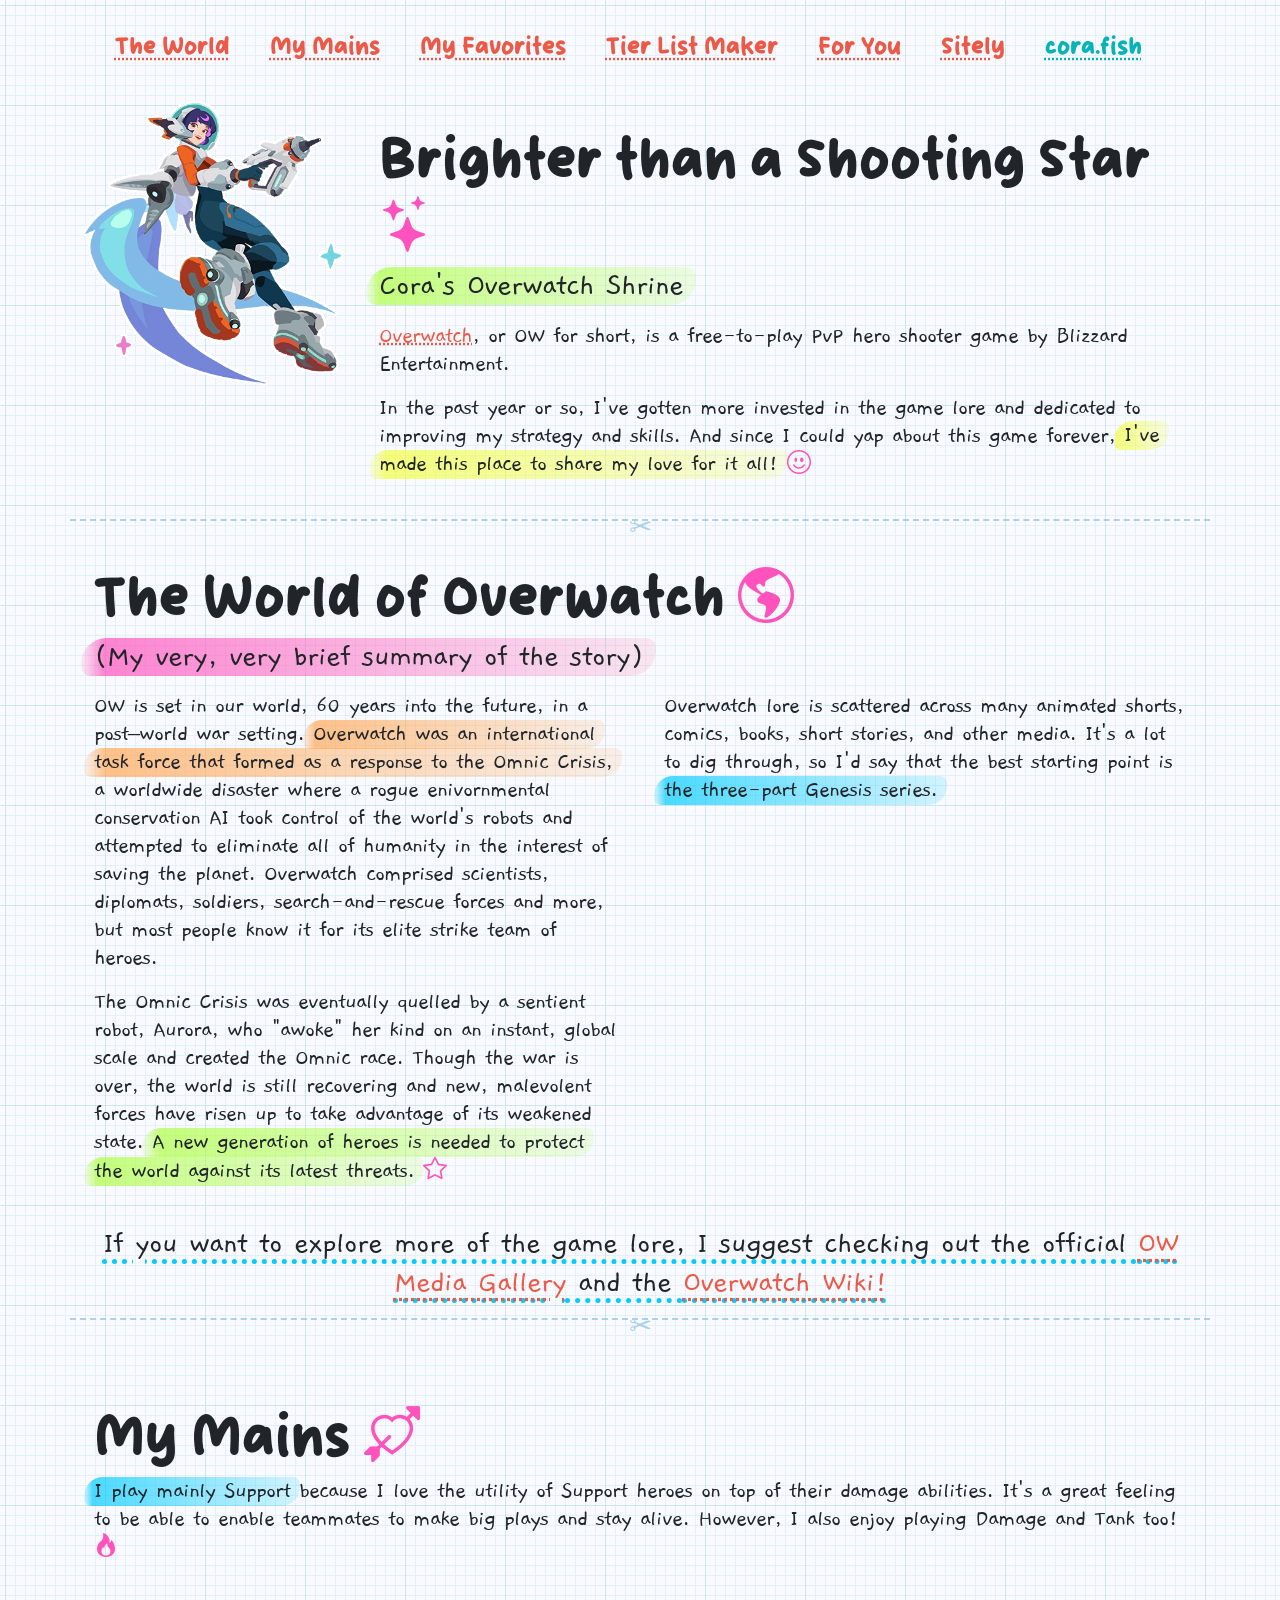
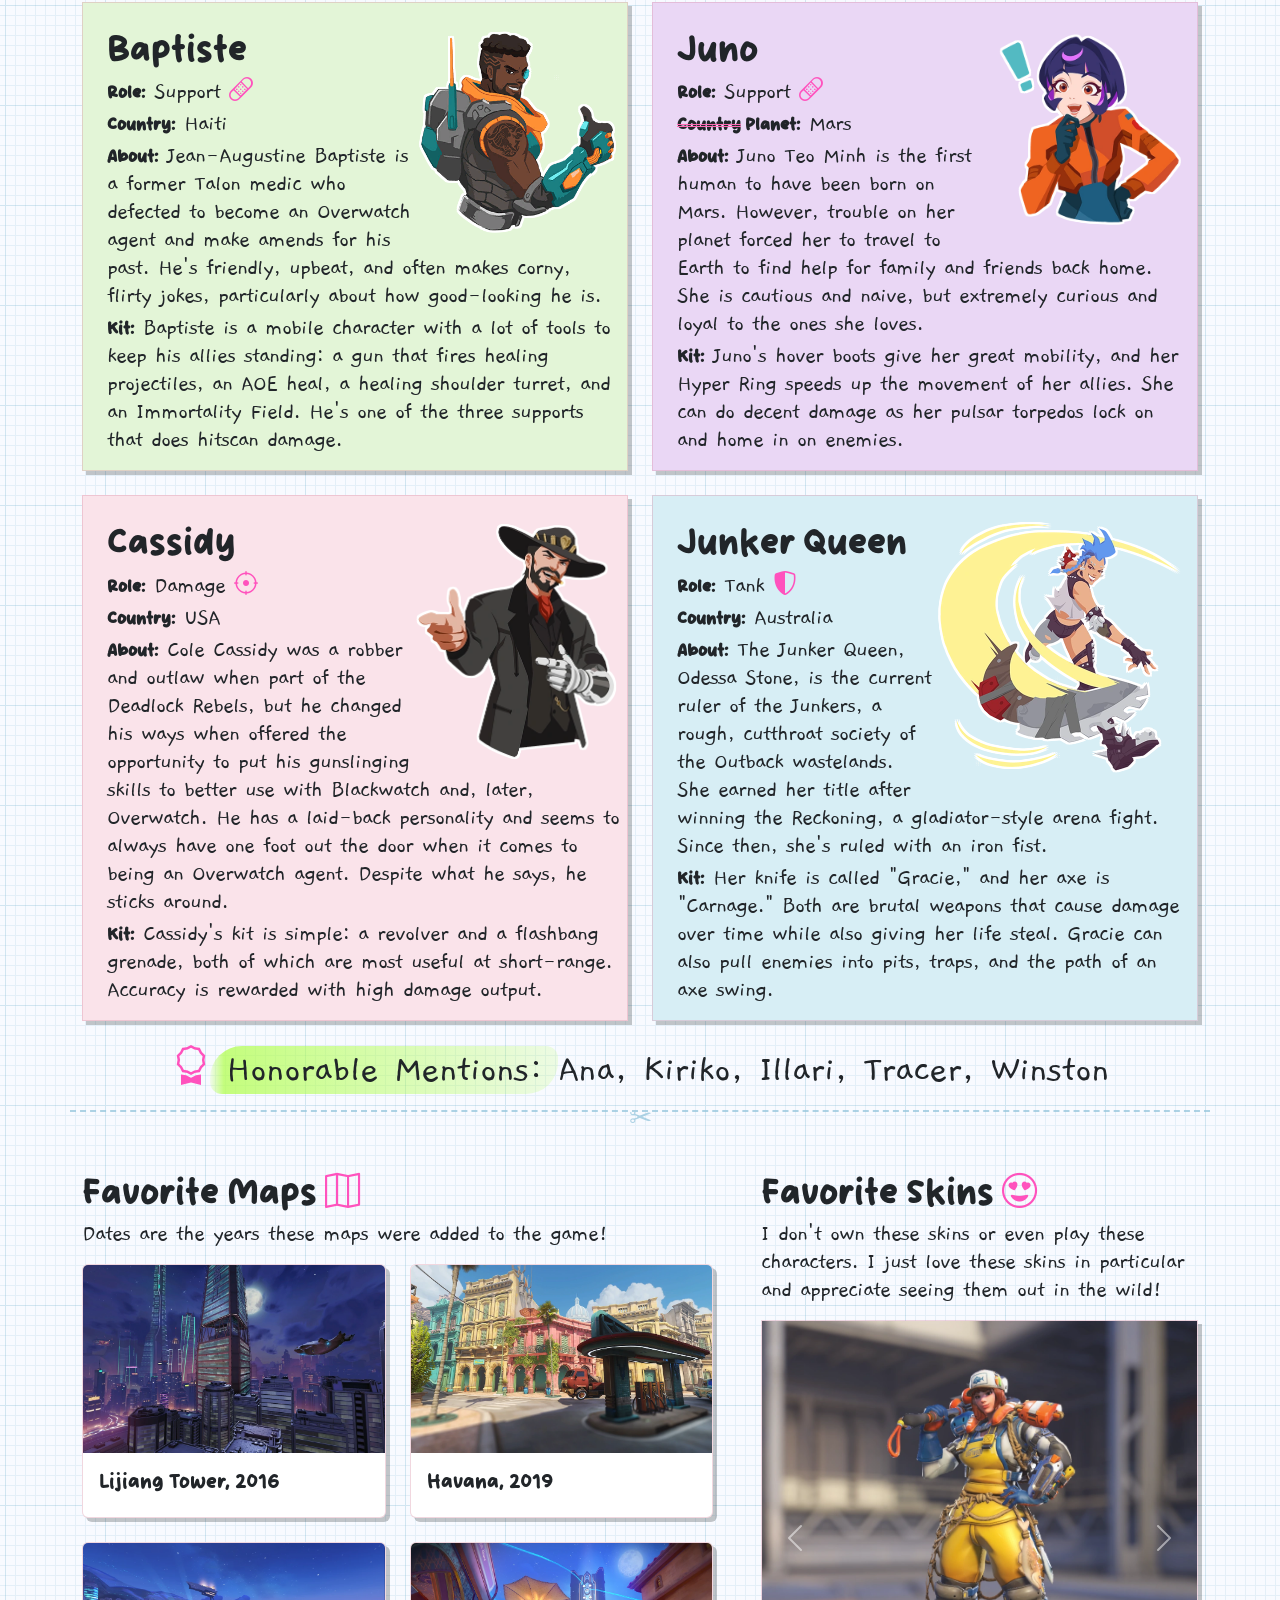
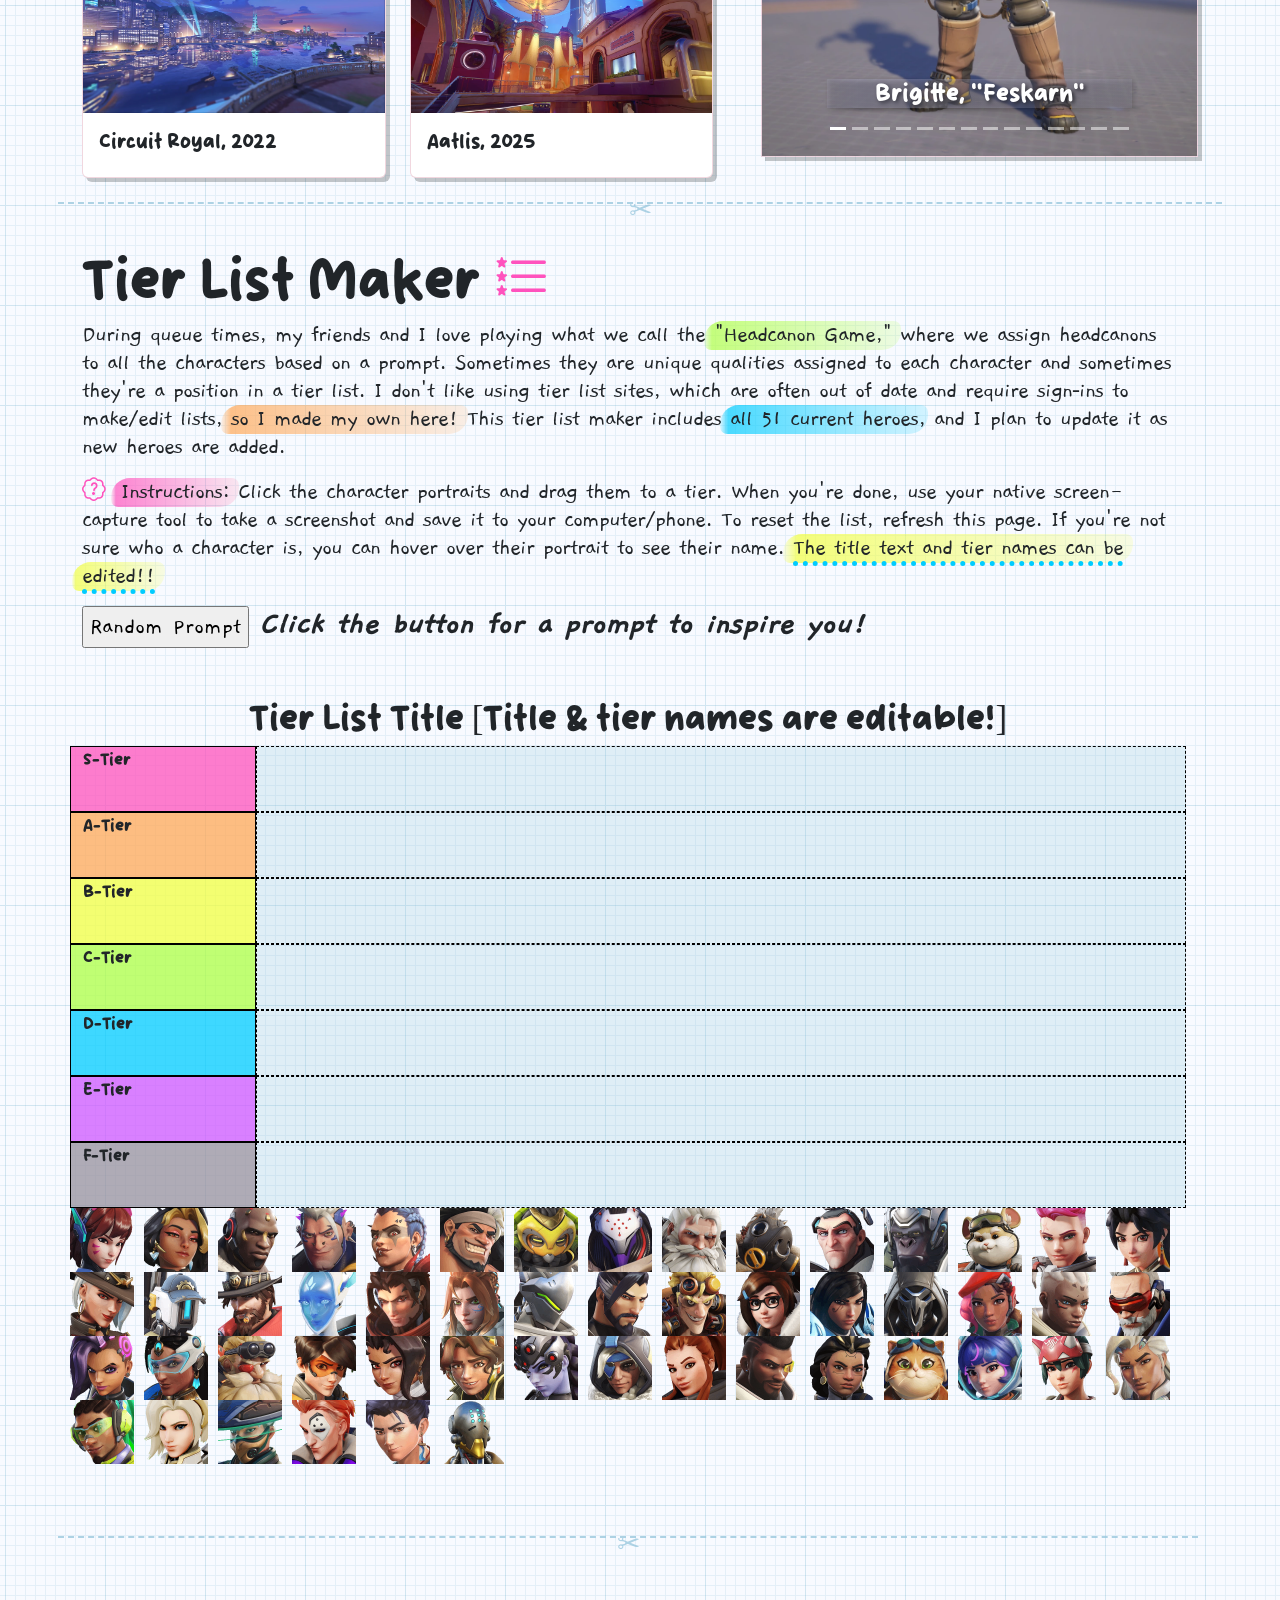
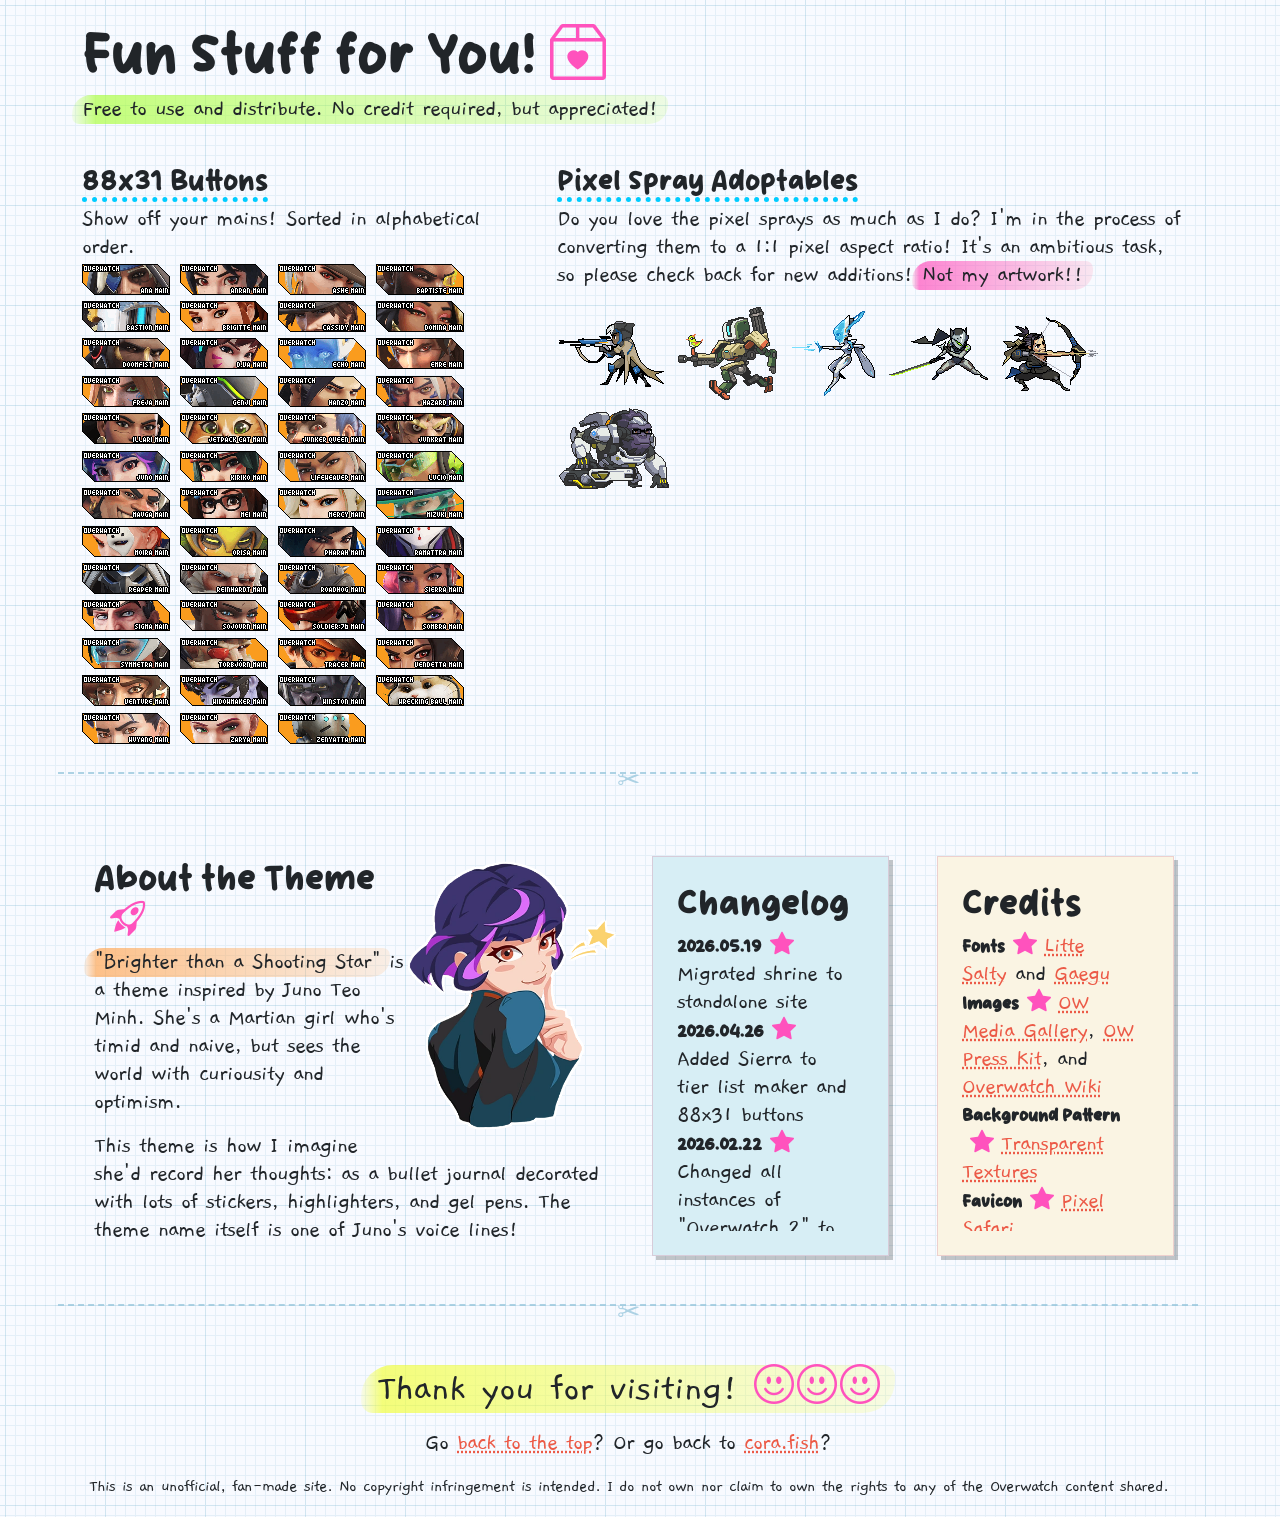
==== index.html @ 4bd692d4 "new shrine" ====
<!DOCTYPE html>
<html lang="en" data-bs-theme="light">
  <head>
    <meta charset="UTF-8">
    <meta name="viewport" content="width=device-width, initial-scale=1.0">
    <title>heroes | an overwatch shrine</title>
    <meta property="og:title" content="heroes | an overwatch shrine">
    <meta property="og:type" content="website" />
    <meta property="og:image" content="images\pixelsafari_stars_shooting.gif">
    <meta property="og:url" content="https://heroes.cora.fish">
    <meta property="og:description" content="cora's overwatch shrine">
    <link rel="icon" type="image/x-icon" href="images\pixelsafari_stars_shooting.gif">
    <link href="https://cdn.jsdelivr.net/npm/bootstrap@5.3.8/dist/css/bootstrap.min.css" rel="stylesheet" integrity="sha384-sRIl4kxILFvY47J16cr9ZwB07vP4J8+LH7qKQnuqkuIAvNWLzeN8tE5YBujZqJLB" crossorigin="anonymous">
    <link href="style/style.css" rel="stylesheet">
    <link rel="stylesheet" href="https://cdn.jsdelivr.net/npm/bootstrap-icons@1.13.1/font/bootstrap-icons.min.css">
    <script src="https://cdn.jsdelivr.net/npm/bootstrap@5.0.2/dist/js/bootstrap.bundle.min.js"></script>
  </head>
  <body>
        <div class="container min-vh-100">
            <nav class="navbar navbar-expand-lg mt-3 mb-3">
                <div class="container">
                    <button class="navbar-toggler" type="button" data-bs-toggle="collapse" data-bs-target="#main-menu" aria-controls="main-menu" aria-expanded="false" aria-label="Toggle navigation">
                    <span class="navbar-toggler-icon"></span>
                    </button>
                    <div class="collapse navbar-collapse justify-content-center" id="main-menu">
                    <ul class="navbar-nav">
                        <li class="nav-item">
                        <a class="nav-link h3 me-4 pb-0" href="#world">The World</a>
                        </li>
                        <li class="nav-item">
                        <a class="nav-link h3 me-4 pb-0" href="#mains">My Mains</a>
                        </li>
                        <li class="nav-item">
                        <a class="nav-link h3 me-4 pb-0" href="#favorites">My Favorites</a>
                        </li>
                        <li class="nav-item">
                        <a class="nav-link h3 me-4 pb-0" href="#tierlists">Tier List Maker</a>
                        </li>
                        <li class="nav-item">
                        <a class="nav-link h3 me-4 pb-0" href="#for-you">For You</a>
                        </li>
                        <li class="nav-item">
                        <a class="nav-link h3 me-4 pb-0" href="#sitely">Sitely</a>
                        </li>
                        <li class="nav-item">
                        <a class="nav-link corafish h3 me-4 pb-0" href="https://cora.fish/">cora.fish</a>
                        </li>
                    </ul>
                    </div>
                </div>
            </nav>
            <!--START HEADER-->
<div class="row mt-4" id="home">
    <div class="col-lg-3 mb-4">
        <img src="images/Spray_Juno_Star_Glider.png" class="sticker img-fluid" loading="lazy">
    </div>
    <div class="col-lg-9 p-4">
        <h1>Brighter than a Shooting Star <i class="bi bi-stars"></i></h1>
        <p class="display-5"><mark class="mark-green">Cora's Overwatch Shrine</mark></p>
        <p><a href="https://overwatch.blizzard.com/en-us/">Overwatch</a>, or OW for short, is a free-to-play PvP hero shooter game by Blizzard Entertainment.</p>  
        <p>In the past year or so, I've gotten more invested in the game lore and dedicated to improving my strategy and skills. And since I could yap about this game forever, <mark class="mark-yellow">I've made this place to share my love for it all!</mark> <i class="bi bi-emoji-smile"></i></p>  
    </div>
    <hr class="opacity-75 mb-0">
</div>
<!--END HEADER-->
<!--START WORLDBUILDING-->
<div class="row" id="world">
    <div class="col mt-0 mb-0 ps-4 pe-4">
        <h1>The World of Overwatch <i class="bi bi-globe-americas"></i></h1>
        <p class="display-5"><mark class="mark-pink">(My very, very brief summary of the story)</mark></p>
    </div>
</div>
<div class="row">
    <div class="col-lg-6 mt-0 mb-4 ps-4 pe-4">
        <p>OW is set in our world, 60 years into the future, in a post&ndash;world war setting. <mark class="mark-orange">Overwatch was an international task force that formed as a response to the Omnic Crisis,</mark> a worldwide disaster where a rogue enivornmental conservation AI took control of the world's robots and attempted to eliminate all of humanity in the interest of saving the planet. Overwatch comprised scientists, diplomats, soldiers, search-and-rescue forces and more, but most people know it for its elite strike team of heroes.</p>
        <p>The Omnic Crisis was eventually quelled by a sentient robot, Aurora, who "awoke" her kind on an instant, global scale and created the Omnic race. Though the war is over, the world is still recovering and new, malevolent forces have risen up to take advantage of its weakened state. <mark class="mark-green">A new generation of heroes is needed to protect the world against its latest threats.</mark> <i class="bi bi-star"></i></p>
    </div>
    <div class="col-lg-6 mt-0 mb-4 ps-4 pe-4">
        <p>Overwatch lore is scattered across many animated shorts, comics, books, short stories, and other media. It's a lot to dig through, so I'd say that the best starting point is <mark class="mark-blue">the three-part Genesis series.</mark></p>
        <div class="ratio ratio-16x9">
        <iframe src="https://www.youtube.com/embed/a1rtqzDttrQ?si=wLhhvjJYKk1_24FN" title="YouTube video player" frameborder="0" allow="accelerometer; autoplay; clipboard-write; encrypted-media; gyroscope; picture-in-picture; web-share" referrerpolicy="strict-origin-when-cross-origin" allowfullscreen></iframe>
        </div>
    </div>
    <p class="display-5 text-center"><u>If you want to explore more of the game lore, I suggest checking out the official <a href="https://overwatch.blizzard.com/en-us/media/">OW Media Gallery</a> and the <a href="https://overwatch.fandom.com/wiki/Overwatch_Wiki">Overwatch Wiki!</a></u></p>
    <hr class="opacity-75">
</div>
<!--END WORLDBUILDING-->
<!--START MAINS-->
<div class="row" id="mains">
    <div class="col mt-0 p-4">
        <h1>My Mains <i class="bi bi-arrow-through-heart"></i></h1>
        <p><mark class="mark-blue">I play mainly Support</mark> because I love the utility of Support heroes on top of their damage abilities. It's a great feeling to be able to enable teammates to make big plays and stay alive.  However, I also enjoy playing Damage and Tank too! <i class="bi bi-fire"></i></p>
    </div>
</div>
<div class="row">
    <div class="col-lg-6 mb-4">
        <div class="pt-4 ps-4 pe-2 bg-green papershadow h-100">
            <img src="images/Spray_Baptiste_Hey_There.png" class="sticker w-40 float-end" loading="lazy">
            <h2>Baptiste</h2>
            <p class="mb-1"><b>Role:</b> Support <i class="bi bi-bandaid"></i></p>
            <p class="mb-1"><b>Country:</b> Haiti</p>
            <p class="mb-1"><b>About:</b> Jean-Augustine Baptiste is a former Talon medic who defected to become an Overwatch agent and make amends for his past. He's friendly, upbeat, and often makes corny, flirty jokes, particularly about how good-looking he is.</p>
            <p><b>Kit:</b> Baptiste is a mobile character with a lot of tools to keep his allies standing: a gun that fires healing projectiles, an AOE heal, a healing shoulder turret, and an Immortality Field. He's one of the three supports that does hitscan damage.</p>
        </div>
    </div>
    <div class="col-lg-6 mb-4">
        <div class="pt-4 ps-4 pe-2 bg-purple papershadow h-100">
            <img src="images/Spray_Juno_Discovery.png" class="sticker w-40 float-end" loading="lazy">
            <h2>Juno</h2>
            <p class="mb-1"><b>Role:</b> Support <i class="bi bi-bandaid"></i></p>
            <p class="mb-1"><b><del style="text-decoration-style: double; text-decoration-color: hotpink;">Country</del> Planet:</b> Mars</p>
            <p class="mb-1"><b>About:</b> Juno Teo Minh is the first human to have been born on Mars. However, trouble on her planet forced her to travel to Earth to find help for family and friends back home. She is cautious and naive, but extremely curious and loyal to the ones she loves.</p>
            <p><b>Kit:</b> Juno's hover boots give her great mobility, and her Hyper Ring speeds up the movement of her allies. She can do decent damage as her pulsar torpedos lock on and home in on enemies.</p>
        </div>
    </div>
</div>
<div class="row">
    <div class="col-lg-6 mb-4">
        <div class="pt-4 ps-4 pe-2 bg-pink papershadow h-100">
            <img src="images/Spray_Cassidy_Bang_Bang.png" class="sticker w-40 float-end" loading="lazy">
            <h2>Cassidy</h2>
            <p class="mb-1"><b>Role:</b> Damage <i class="bi bi-crosshair"></i></p>
            <p class="mb-1"><b>Country:</b> USA</p>
            <p class="mb-1"><b>About:</b> Cole Cassidy was a robber and outlaw when part of the Deadlock Rebels, but he changed his ways when offered the opportunity to put his gunslinging skills to better use with Blackwatch and, later, Overwatch. He has a laid-back personality and seems to always have one foot out the door when it comes to being an Overwatch agent. Despite what he says, he sticks around.</p>
            <p><b>Kit:</b> Cassidy's kit is simple: a revolver and a flashbang grenade, both of which are most useful at short-range. Accuracy is rewarded with high damage output.</p>
        </div>
    </div>
    <div class="col-lg-6 mb-4">
        <div class="pt-4 ps-4 pe-2 bg-blue papershadow h-100">
            <img src="images/Spray_Junker_Queen_Jagged_Blade.png" class="sticker w-50 float-end" loading="lazy">
            <h2>Junker Queen</h2>
            <p class="mb-1"><b>Role:</b> Tank <i class="bi bi-shield-shaded"></i></p>
            <p class="mb-1"><b>Country:</b> Australia</p>
            <p class="mb-1"><b>About:</b> The Junker Queen, Odessa Stone, is the current ruler of the Junkers, a rough, cutthroat society of the Outback wastelands. She earned her title after winning the Reckoning, a gladiator-style arena fight. Since then, she's ruled with an iron fist.</p>
            <p><b>Kit:</b> Her knife is called "Gracie," and her axe is "Carnage." Both are brutal weapons that cause damage over time while also giving her life steal. Gracie can also pull enemies into pits, traps, and the path of an axe swing.</p>
        </div>
    </div>
</div>
<div class="row">
    <p class="display-4 text-center"><i class="bi bi-award pe-3"></i><mark class="mark-green">Honorable Mentions:</mark> Ana, Kiriko, Illari, Tracer, Winston</p>
    <hr class="opacity-75">
</div>
<!--END MAINS-->
<!--START FAVORITES-->
<div class="row gx-5" id="favorites">
    <div class="col-lg-7 mb-4">
        <h2>Favorite Maps <i class="bi bi-map"></i></h2>
        <p>Dates are the years these maps were added to the game!</p>
        <div class="row row-cols-1 row-cols-md-2 g-4">
            <div class="col">
                <div class="card papershadow">
                <img src="images/Maps_Lijiang_Tower.webp" class="card-img-top" alt="Loading screen for Midtown map" loading="lazy">
                <div class="card-body">
                    <h5 class="card-title">Lijiang Tower, 2016</h5>
                </div>
                </div>
            </div>
            <div class="col">
                <div class="card papershadow">
                <img src="images/Maps_Havana.webp" class="card-img-top" alt="Loading screen for Havana map" loading="lazy">
                <div class="card-body">
                    <h5 class="card-title">Havana, 2019</h5>
                </div>
                </div>
            </div>
            <div class="col">
                <div class="card papershadow">
                <img src="images/Maps_Circuit_Royal.webp" class="card-img-top" alt="Loading screen for Circuit Royale map" loading="lazy">
                <div class="card-body">
                    <h5 class="card-title">Circuit Royal, 2022</h5>
                </div>
                </div>
            </div>
            <div class="col">
                <div class="card papershadow">
                <img src="images/Maps_Aatlis.webp" class="card-img-top" alt="Loading screen for Aatlis map" loading="lazy">
                <div class="card-body">
                    <h5 class="card-title">Aatlis, 2025</h5>
                </div>
                </div>
            </div>
        </div>
    </div>
    <div class="col-lg-5 mb-4">
        <h2>Favorite Skins <i class="bi bi-emoji-heart-eyes"></i></h2>
        <p>I don't own these skins or even play these characters. I just love these skins in particular and appreciate seeing them out in the wild!
        <div id="carouselExampleCaptions" class="carousel slide">
        <div class="carousel-indicators">
            <button type="button" data-bs-target="#carouselExampleCaptions" data-bs-slide-to="0" class="active" aria-current="true" aria-label="Slide 1"></button>
            <button type="button" data-bs-target="#carouselExampleCaptions" data-bs-slide-to="1" aria-label="Slide 2"></button>
            <button type="button" data-bs-target="#carouselExampleCaptions" data-bs-slide-to="2" aria-label="Slide 3"></button>
            <button type="button" data-bs-target="#carouselExampleCaptions" data-bs-slide-to="3" aria-label="Slide 4"></button>
            <button type="button" data-bs-target="#carouselExampleCaptions" data-bs-slide-to="4" aria-label="Slide 5"></button>
            <button type="button" data-bs-target="#carouselExampleCaptions" data-bs-slide-to="5" aria-label="Slide 6"></button>
            <button type="button" data-bs-target="#carouselExampleCaptions" data-bs-slide-to="6" aria-label="Slide 7"></button>
            <button type="button" data-bs-target="#carouselExampleCaptions" data-bs-slide-to="7" aria-label="Slide 8"></button>
            <button type="button" data-bs-target="#carouselExampleCaptions" data-bs-slide-to="8" aria-label="Slide 9"></button>
            <button type="button" data-bs-target="#carouselExampleCaptions" data-bs-slide-to="9" aria-label="Slide 10"></button>
            <button type="button" data-bs-target="#carouselExampleCaptions" data-bs-slide-to="10" aria-label="Slide 11"></button>
            <button type="button" data-bs-target="#carouselExampleCaptions" data-bs-slide-to="11" aria-label="Slide 12"></button>
            <button type="button" data-bs-target="#carouselExampleCaptions" data-bs-slide-to="12" aria-label="Slide 13"></button>
            <button type="button" data-bs-target="#carouselExampleCaptions" data-bs-slide-to="13" aria-label="Slide 14"></button>
        </div>
            <div class="carousel-inner">
                <div class="carousel-item active">
                <img src="images/Skin_Brigitte_Feskarn.webp" class="d-block w-100" loading="lazy">
                    <div class="carousel-caption d-none d-md-block">
                        <h4 class="tape text-shadow">Brigitte, "Feskarn"</h4>
                    </div>
                </div>
                <div class="carousel-item">
                    <img src="images/Skin_Mei_Cloudy_Day.webp" class="d-block w-100" loading="lazy">
                    <div class="carousel-caption d-none d-md-block">
                        <h4 class="tape text-shadow">Mei, "Cloudy Day"</h4>
                    </div>
                </div>
                <div class="carousel-item">
                    <img src="images/Skin_Ashe_Raijin.webp" class="d-block w-100" loading="lazy">
                    <div class="carousel-caption d-none d-md-block">
                        <h4 class="tape text-shadow">Ashe, "Raijin"</h4>
                    </div>
                </div>
                <div class="carousel-item">
                <img src="images/Skin_Baptiste_Funky.webp" class="d-block w-100" loading="lazy">
                    <div class="carousel-caption d-none d-md-block">
                        <h4 class="tape text-shadow">Baptiste, "Funky"</h4>
                    </div>
                </div>
                <div class="carousel-item">
                <img src="images/Skin_Hanzo_Kyogisha.webp" class="d-block w-100" loading="lazy">
                    <div class="carousel-caption d-none d-md-block">
                        <h4 class="tape text-shadow">Hanzo, "Kyogisha"</h4>
                    </div>
                </div>
                <div class="carousel-item">
                <img src="images/Skin_Bastion_Brick.webp" class="d-block w-100" loading="lazy">
                    <div class="carousel-caption d-none d-md-block">
                        <h4 class="tape text-shadow">Bastion, "Brick"</h4>
                    </div>
                </div>
                <div class="carousel-item">
                <img src="images/Skin_Junker_Queen_Mob_Boss.webp" class="d-block w-100" loading="lazy">
                    <div class="carousel-caption d-none d-md-block">
                        <h4 class="tape text-shadow">Junker Queen, "Mob Boss"</h4>
                    </div>
                </div>
                <div class="carousel-item">
                <img src="images/Skin_Doomfist_Funky.webp" class="d-block w-100" loading="lazy">
                    <div class="carousel-caption d-none d-md-block">
                        <h4 class="tape text-shadow">Doomfist, "Funky"</h4>
                    </div>
                </div>
                <div class="carousel-item">
                <img src="images/Skin_Moira_Glam.webp" class="d-block w-100" loading="lazy">
                    <div class="carousel-caption d-none d-md-block">
                        <h4 class="tape text-shadow">Moira, "Glam"</h4>
                    </div>
                </div>
                <div class="carousel-item">
                <img src="images/Skin_Orisa_Rubber_Ducky.webp" class="d-block w-100" loading="lazy">
                    <div class="carousel-caption d-none d-md-block">
                        <h4 class="tape text-shadow">Orisa, "Rubber Ducky"</h4>
                    </div>
                </div>
                <div class="carousel-item">
                <img src="images/Skin_Sombra_Ninja.webp" class="d-block w-100" loading="lazy">
                    <div class="carousel-caption d-none d-md-block">
                        <h4 class="tape text-shadow">Sombra, "Ninja"</h4>
                    </div>
                </div>
                <div class="carousel-item">
                <img src="images/Skin_Symmetra_Mermaid.webp" class="d-block w-100" loading="lazy">
                    <div class="carousel-caption d-none d-md-block">
                        <h4 class="tape text-shadow">Symmetra, "Mermaid"</h4>
                    </div>
                </div>
                <div class="carousel-item">
                <img src="images/Skin_Wrecking_Ball_Crustacean.webp" class="d-block w-100" loading="lazy">
                    <div class="carousel-caption d-none d-md-block">
                        <h4 class="tape text-shadow">Wrecking Ball, "Crustacean"</h4>
                    </div>
                </div>
                <div class="carousel-item">
                <img src="images/Skin_Tracer_Comic_Book.webp" class="d-block w-100" loading="lazy">
                    <div class="carousel-caption d-none d-md-block">
                        <h4 class="tape text-shadow">Tracer, "Comic Book"</h4>
                    </div>
                </div>
            </div>
            <button class="carousel-control-prev" type="button" data-bs-target="#carouselExampleCaptions" data-bs-slide="prev">
                <span class="carousel-control-prev-icon" aria-hidden="true"></span>
                <span class="visually-hidden">Previous</span>
            </button>
            <button class="carousel-control-next" type="button" data-bs-target="#carouselExampleCaptions" data-bs-slide="next">
                <span class="carousel-control-next-icon" aria-hidden="true"></span>
                <span class="visually-hidden">Next</span>
            </button>
            </div>
    </div>
<hr class="opacity-75 mb-0">
<!--END FAVORITES-->
<!--START TIER LISTS-->
<div class="row" id="tierlists">
    <div class="col mt-0 mb-4 ps-4 pe-4">
        <h1>Tier List Maker <i class="bi bi-list-stars"></i></h1>
        <p>During queue times, my friends and I love playing what we call the <mark class="mark-green">"Headcanon Game,"</mark> where we assign headcanons to all the characters based on a prompt. Sometimes they are unique qualities assigned to each character and sometimes they're a position in a tier list. I don't like using tier list sites, which are often out of date and require sign&#8209;ins to make/edit lists, <mark class="mark-orange">so I made my own here!</mark> This tier list maker includes <mark class="mark-blue">all 51 current heroes</mark>, and I plan to update it as new heroes are added.</p>
        <p><i class="bi bi-patch-question pe-3"></i><mark class="mark-pink">Instructions:</mark> Click the character portraits and drag them to a tier. When you're done, use your native screen-capture tool to take a screenshot and save it to your computer/phone. To reset the list, refresh this page. If you're not sure who a character is, you can hover over their portrait to see their name. <mark class="mark-yellow"><u>The title text and tier names can be edited!!</u></mark></p>
        <input type="button" id="btnPrompt" value="Random Prompt" onclick="GetValue();"/> <span class="display-5 fst-italic fw-bold" id="prompt">Click the button for a prompt to inspire you!</span>
        <script>
            function GetValue()
            {
                var myarray= new Array("Best Ultimate Abilities","Most Fun to Play","Least Fun to Play Against","Steepness of Learning Curve","Most Pleasant on a First Date","Most Enjoyable to Sit Next to on an Airplane","Level of Mario Kart Skill","How Well They Handle Spicy Food","Level of Cooking Skill","Level of Skill with Technology","Most Capable of Assembling IKEA Furniture","Amount of Thought Put into Your Birthday Gift","How Good of a Driver They Are","Where They Sit in the Car During a Road Trip","How Good of a Roommate They Would Be", "What Type of Bender Would They Be (i.e., in the Avatar: The Last Airbender universe)?");
                var random = myarray[Math.floor(Math.random() * myarray.length)];
            document.getElementById("prompt").innerHTML=random;
            }
        </script>
            <h2 class="text-center mt-5" contenteditable="true">Tier List Title [Title &amp; tier names are editable!]</h2>
            <div class="row">
                <div class="col-2 text-break tier-rank letter s" contenteditable="true">S-Tier<br></div>
                <div class="col tierlist" ondrop="drop(event)" ondragover="allowDrop(event)"></div>
            </div>
            <div class="row">
                <div class="col-2 text-break tier-rank letter a" contenteditable="true">A-Tier<br></div>
                <div class="col tierlist" ondrop="drop(event)" ondragover="allowDrop(event)"></div>
            </div>
            <div class="row">
                <div class="col-2 text-break tier-rank letter b" contenteditable="true">B-Tier<br></div>
                <div class="col tierlist" ondrop="drop(event)" ondragover="allowDrop(event)"></div>
            </div>
            <div class="row">
                <div class="col-2 text-break tier-rank letter c" contenteditable="true">C-Tier<br></div>
                <div class="col tierlist" ondrop="drop(event)" ondragover="allowDrop(event)"></div>
            </div>
            <div class="row">
                <div class="col-2 text-break tier-rank letter d" contenteditable="true">D-Tier<br></div>
                <div class="col tierlist" ondrop="drop(event)" ondragover="allowDrop(event)"></div>
            </div>
            <div class="row">
                <div class="col-2 text-break tier-rank letter e" contenteditable="true">E-Tier<br></div>
                <div class="col tierlist" ondrop="drop(event)" ondragover="allowDrop(event)"></div>
            </div>
            <div class="row">
                <div class="col-2 text-break tier-rank letter f" contenteditable="true">F-Tier<br></div>
                <div class="col tierlist" ondrop="drop(event)" ondragover="allowDrop(event)"></div>
            </div>
            <div class="row">
                <div class="col deposit p-0" ondrop="drop(event)" ondragover="allowDrop(event)">
                        <img id="tier-Dva" src="images/Icon-D.Va.gif" title="D.Va" draggable="true" ondragstart="drag(event)" height="64px" loading="lazy">
                        <img id="tier-Domina" src="images/Icon-Domina-fix.gif" title="Domina" draggable="true" ondragstart="drag(event)" height="64px" loading="lazy">
                        <img id="tier-Doom" src="images/Icon-Doomfist.gif" title="Doomfist" draggable="true" ondragstart="drag(event)" height="64px" loading="lazy">
                        <img id="tier-Hazard" src="images/Icon-Hazard.gif" title="Hazard" draggable="true" ondragstart="drag(event)" height="64px" loading="lazy">
                        <img id="tier-JQ" src="images/Icon-Junker_Queen.gif" title="Junker Queen" draggable="true" ondragstart="drag(event)" height="64px" loading="lazy">
                        <img id="tier-Mauga" src="images/Icon-Mauga.gif"  title="Mauga" draggable="true" ondragstart="drag(event)" height="64px" loading="lazy">
                        <img id="tier-Orisa" src="images/Icon-Orisa.gif" title="Orisa" draggable="true" ondragstart="drag(event)" height="64px" loading="lazy">
                        <img id="tier-Ramattra" src="images/Icon-Ramattra.gif" title="Ramattra" draggable="true" ondragstart="drag(event)" height="64px" loading="lazy">
                        <img id="tier-Rein" src="images/Icon-Reinhardt.gif" title="Reinhardt" draggable="true" ondragstart="drag(event)" height="64px" loading="lazy">
                        <img id="tier-Roadhog" src="images/Icon-Roadhog.gif" title="Roadhog" draggable="true" ondragstart="drag(event)" height="64px" loading="lazy">
                        <img id="tier-Sigma" src="images/Icon-Sigma.gif" title="Sigma" draggable="true" ondragstart="drag(event)" height="64px" loading="lazy">
                        <img id="tier-Winston" src="images/Icon-Winston.gif" title="Winston" draggable="true" ondragstart="drag(event)" height="64px" loading="lazy">
                        <img id="tier-Wreckingball" src="images/Icon-Wrecking_Ball.gif" title="Wrecking Ball" draggable="true" ondragstart="drag(event)" height="64px" loading="lazy">
                        <img id="tier-Zarya" src="images/Icon-Zarya.gif" title="Zarya" draggable="true" ondragstart="drag(event)" height="64px" loading="lazy">
                        <img id="tier-Anran" src="images/Icon-Anran-fix.gif" title="Anran" draggable="true" ondragstart="drag(event)" height="64px" loading="lazy">
                        <img id="tier-Ashe" src="images/Icon-Ashe.gif" title="Ashe" draggable="true" ondragstart="drag(event)" height="64px" loading="lazy">
                        <img id="tier-Bastion" src="images/Icon-Bastion.gif" title="Bastion" draggable="true" ondragstart="drag(event)" height="64px" loading="lazy">
                        <img id="tier-Cassidy" src="images/Icon-Cassidy.gif" title="Cassidy" draggable="true" ondragstart="drag(event)" height="64px" loading="lazy">
                        <img id="tier-Echo" src="images/Icon-Echo.gif" title="Echo" draggable="true" ondragstart="drag(event)" height="64px" loading="lazy">
                        <img id="tier-Emre" src="images/Icon-Emre.gif" title="Emre" draggable="true" ondragstart="drag(event)" height="64px" loading="lazy">
                        <img id="tier-Freja" src="images/Icon-Freja.gif" title="Freja" draggable="true" ondragstart="drag(event)" height="64px" loading="lazy">
                        <img id="tier-Genji" src="images/Icon-Genji.gif" title="Genji" draggable="true" ondragstart="drag(event)" height="64px" loading="lazy">
                        <img id="tier-Hanzo" src="images/Icon-Hanzo.gif" title="Hanzo" draggable="true" ondragstart="drag(event)" height="64px" loading="lazy">
                        <img id="tier-Junkrat" src="images/Icon-Junkrat.gif" title="Junkrat" draggable="true" ondragstart="drag(event)" height="64px" loading="lazy">
                        <img id="tier-Mei" src="images/Icon-Mei.gif" title="Mei" draggable="true" ondragstart="drag(event)" height="64px" loading="lazy">
                        <img id="tier-Pharah" src="images/Icon-Pharah.gif" title="Pharah" draggable="true" ondragstart="drag(event)" height="64px" loading="lazy">
                        <img id="tier-Reaper" src="images/Icon-Reaper.gif" title="Reaper" draggable="true" ondragstart="drag(event)" height="64px" loading="lazy">
                        <img id="tier-Sierra" src="images/Icon-Sierra.gif" title="Sierra" draggable="true" ondragstart="drag(event)" height="64px" loading="lazy">
                        <img id="tier-Sojourn" src="images/Icon-Sojourn.gif" title="Sojourn" draggable="true" ondragstart="drag(event)" height="64px" loading="lazy">
                        <img id="tier-76" src="images/Icon-Soldier_76.gif" title="Soldier 76" draggable="true" ondragstart="drag(event)" height="64px" loading="lazy">
                        <img id="tier-Sombra" src="images/Icon-Sombra.gif" title="Sombra" draggable="true" ondragstart="drag(event)" height="64px" loading="lazy">
                        <img id="tier-Sym" src="images/Icon-Symmetra.gif" title="Symmetra" draggable="true" ondragstart="drag(event)" height="64px" loading="lazy">
                        <img id="tier-Torb" src="images/Icon-Torbjorn.gif" title="Torbj&ouml;rn" draggable="true" ondragstart="drag(event)" height="64px" loading="lazy">
                        <img id="tier-Tracer" src="images/Icon-Tracer.gif" title="Tracer" draggable="true" ondragstart="drag(event)" height="64px" loading="lazy">
                        <img id="tier-Vendetta" src="images/Icon-Vendetta.gif" title="Vendetta" draggable="true" ondragstart="drag(event)" height="64px" loading="lazy">
                        <img id="tier-Venture" src="images/Icon-Venture.gif" title="Venture" draggable="true" ondragstart="drag(event)" height="64px" loading="lazy">
                        <img id="tier-Widowmaker" src="images/Icon-Widowmaker.gif" title="Widowmaker" draggable="true" ondragstart="drag(event)" height="64px" loading="lazy">
                        <img id="tier-Ana" src="images/Icon-Ana.gif" title="Ana" draggable="true" ondragstart="drag(event)" height="64px" loading="lazy">
                        <img id="tier-Brig" src="images/Icon-Brigitte.gif" title="Brigitte" draggable="true" ondragstart="drag(event)" height="64px" loading="lazy">
                        <img id="tier-Bap" src="images/Icon-Baptiste.gif" title="Baptiste" draggable="true" ondragstart="drag(event)" height="64px" loading="lazy">
                        <img id="tier-Illari" src="images/Icon-Illari.gif" title="Illari" draggable="true" ondragstart="drag(event)" height="64px" loading="lazy">
                        <img id="tier-JetpackCat" src="images/Icon-Jetpack_Cat.gif" title="Jetpack Cat" draggable="true" ondragstart="drag(event)" height="64px" loading="lazy">
                        <img id="tier-Juno" src="images/Icon-Juno.gif" title="Juno" draggable="true" ondragstart="drag(event)" height="64px" loading="lazy">
                        <img id="tier-Kiriko" src="images/Icon-Kiriko.gif" title="Kiriko" draggable="true" ondragstart="drag(event)" height="64px" loading="lazy">
                        <img id="tier-LW" src="images/Icon-Lifeweaver.gif" title="Lifeweaver" draggable="true" ondragstart="drag(event)" height="64px" loading="lazy">
                        <img id="tier-Lucio" src="images/Icon-Lucio.gif" title="Lucio" draggable="true" ondragstart="drag(event)" height="64px" loading="lazy">
                        <img id="tier-Mercy" src="images/Icon-Mercy.gif" title="Mercy" draggable="true" ondragstart="drag(event)" height="64px" loading="lazy">
                        <img id="tier-Mizuki" src="images/Icon-Mizuki.gif" title="Mizuki" draggable="true" ondragstart="drag(event)" height="64px" loading="lazy">
                        <img id="tier-Moira" src="images/Icon-Moira.gif" title="Moira" draggable="true" ondragstart="drag(event)" height="64px" loading="lazy">
                        <img id="tier-Wuyang" src="images/Icon-Wuyang.gif" title="Wuyang" draggable="true" ondragstart="drag(event)" height="64px" loading="lazy">
                        <img id="tier-Zen" src="images/Icon-Zenyatta.gif" title="Zenyatta" draggable="true" ondragstart="drag(event)" height="64px" loading="lazy">
                    </div>
            </div>
	<script>
		function allowDrop(ev) {
			ev.preventDefault();
		}
		function drag(ev) {
			ev.dataTransfer.setData("text", ev.target.id);
		}
		function drop(ev) {
			ev.preventDefault();
			var data = ev.dataTransfer.getData("text");
			var target = ev.target;
			// Only append the dragged element if the target is the intended container
			if (target.classList.contains('tierlist') || target.classList.contains('deposit')) {
				target.appendChild(document.getElementById(data));
			}
		}
    </script>
</div>
    <hr class="opacity-75 mt-5">
</div>
<!--END TIER LISTS-->
<!--START FOR YOU-->
<div class="row" id="for-you">
    <div class="col mt-0 p-4">
        <h1>Fun Stuff for You! <i class="bi bi-box2-heart"></i></h1>
        <p><mark class="mark-green">Free to use and distribute. No credit required, but appreciated!</mark></p>
    </div>
</div>
<div class="row">
    <div class="col-lg-5 mb-4 ps-4">
        <h3><u>88x31 Buttons</u></h3>
        <p class="mb-0">Show off your mains! Sorted in alphabetical order.</p>
        <img src="images\88x31_OW_Main_Ana.gif" alt="Ana 88x31 button" class="mb-1" loading="lazy">
        <img src="images\88x31_OW_Main_Anran.gif" alt="Anran 88x31 button" class="mb-1" loading="lazy">
        <img src="images\88x31_OW_Main_Ashe.gif" alt="Ashe 88x31 button" class="mb-1" loading="lazy">
        <img src="images\88x31_OW_Main_Baptiste.gif" alt="Baptiste 88x31 button" class="mb-1" loading="lazy">
        <img src="images\88x31_OW_Main_Bastion.gif" alt="Bastion 88x31 button" class="mb-1" loading="lazy">
        <img src="images\88x31_OW_Main_Brigitte.gif" alt="Brigitte 88x31 button" class="mb-1" loading="lazy">
        <img src="images\88x31_OW_Main_Cassidy.gif" alt="Cassidy 88x31 button" class="mb-1" loading="lazy">
        <img src="images\88x31_OW_Main_Domina.gif" alt="Domina 88x31 button" class="mb-1" loading="lazy">
        <img src="images\88x31_OW_Main_Doomfist.gif" alt="Doomfist 88x31 button" class="mb-1" loading="lazy">
        <img src="images\88x31_OW_Main_Dva.gif" alt="Dva 88x31 button" class="mb-1" loading="lazy">
        <img src="images\88x31_OW_Main_Echo.gif" alt="Echo 88x31 button" class="mb-1" loading="lazy">
        <img src="images\88x31_OW_Main_Emre.gif" alt="Emre 88x31 button" class="mb-1" loading="lazy">
        <img src="images\88x31_OW_Main_Freja.gif" alt="Freja 88x31 button" class="mb-1" loading="lazy">
        <img src="images\88x31_OW_Main_Genji.gif" alt="Genji 88x31 button" class="mb-1" loading="lazy">
        <img src="images\88x31_OW_Main_Hanzo.gif" alt="Hanzo 88x31 button" class="mb-1" loading="lazy">
        <img src="images\88x31_OW_Main_Hazard.gif" alt="Hazard 88x31 button" class="mb-1" loading="lazy">
        <img src="images\88x31_OW_Main_Illari.gif" alt="Illari 88x31 button" class="mb-1" loading="lazy">
        <img src="images\88x31_OW_Main_JetpackCat.gif" alt="Jetpack Cat 88x31 button" class="mb-1" loading="lazy">
        <img src="images\88x31_OW_Main_JunkerQueen.gif" alt="Junker Queen 88x31 button" class="mb-1" loading="lazy">
        <img src="images\88x31_OW_Main_Junkrat.gif" alt="Junkrat 88x31 button" class="mb-1" loading="lazy">
        <img src="images\88x31_OW_Main_Juno.gif" alt="Juno 88x31 button" class="mb-1" loading="lazy">
        <img src="images\88x31_OW_Main_Kiriko.gif" alt="Kiriko 88x31 button" class="mb-1" loading="lazy">
        <img src="images\88x31_OW_Main_Lifeweaver.gif" alt="Lifeweaver 88x31 button" class="mb-1" loading="lazy">
        <img src="images\88x31_OW_Main_Lucio.gif" alt="Lucio 88x31 button" class="mb-1" loading="lazy">
        <img src="images\88x31_OW_Main_Mauga.gif" alt="Mauga 88x31 button" class="mb-1" loading="lazy">
        <img src="images\88x31_OW_Main_Mei.gif" alt="Mei 88x31 button" class="mb-1" loading="lazy">
        <img src="images\88x31_OW_Main_Mercy.gif" alt="Mercy 88x31 button" class="mb-1" loading="lazy">
        <img src="images\88x31_OW_Main_Mizuki.gif" alt="Mizuki 88x31 button" class="mb-1" loading="lazy">
        <img src="images\88x31_OW_Main_Moira.gif" alt="Moira 88x31 button" class="mb-1" loading="lazy">
        <img src="images\88x31_OW_Main_Orisa.gif" alt="Orisa 88x31 button" class="mb-1" loading="lazy">
        <img src="images\88x31_OW_Main_Pharah.gif" alt="Pharah 88x31 button" class="mb-1" loading="lazy">
        <img src="images\88x31_OW_Main_Ramattra.gif" alt="Ramattra 88x31 button" class="mb-1" loading="lazy">
        <img src="images\88x31_OW_Main_Reaper.gif" alt="Reaper 88x31 button" class="mb-1" loading="lazy">
        <img src="images\88x31_OW_Main_Reinhardt.gif" alt="Reinhardt 88x31 button" class="mb-1" loading="lazy">
        <img src="images\88x31_OW_Main_Roadhog.gif" alt="Roadhog 88x31 button" class="mb-1" loading="lazy">
        <img src="images\88x31_OW_Main_Sierra.gif" alt="Sierra 88x31 button" class="mb-1" loading="lazy">
        <img src="images\88x31_OW_Main_Sigma.gif" alt="Sigma 88x31 button" class="mb-1" loading="lazy">
        <img src="images\88x31_OW_Main_Sojourn.gif" alt="Sojourn 88x31 button" class="mb-1" loading="lazy">
        <img src="images\88x31_OW_Main_Soldier76.gif" alt="Soldier 76 88x31 button" class="mb-1" loading="lazy">
        <img src="images\88x31_OW_Main_Sombra.gif" alt="Sombra 88x31 button" class="mb-1" loading="lazy">
        <img src="images\88x31_OW_Main_Symmetra.gif" alt="Symmetra 88x31 button" class="mb-1" loading="lazy">
        <img src="images\88x31_OW_Main_Torbjorn.gif" alt="Torbjorn 88x31 button" class="mb-1" loading="lazy">
        <img src="images\88x31_OW_Main_Tracer.gif" alt="Tracer 88x31 button" class="mb-1" loading="lazy">
        <img src="images\88x31_OW_Main_Vendetta.gif" alt="Vendetta 88x31 button" class="mb-1" loading="lazy">
        <img src="images\88x31_OW_Main_Venture.gif" alt="Venture 88x31 button" class="mb-1" loading="lazy">
        <img src="images\88x31_OW_Main_Widowmaker.gif" alt="Widowmaker 88x31 button" class="mb-1" loading="lazy">
        <img src="images\88x31_OW_Main_Winston.gif" alt="Winston 88x31 button" class="mb-1" loading="lazy">
        <img src="images\88x31_OW_Main_WreckingBall.gif" alt="Wrecking Ball 88x31 button" class="mb-1" loading="lazy">
        <img src="images\88x31_OW_Main_Wuyang.gif" alt="Wuyang 88x31 button" class="mb-1" loading="lazy">
        <img src="images\88x31_OW_Main_Zarya.gif" alt="Zarya 88x31 button" class="mb-1" loading="lazy">
        <img src="images\88x31_OW_Main_Zenyatta.gif" alt="Zenyatta 88x31 button" class="mb-1" loading="lazy">
    </div>
    <div class="col-lg-7 mb-4 ps-4">
        <h3><u>Pixel Spray Adoptables</u></h3>
        <p class="mb-3">Do you love the pixel sprays as much as I do? I'm in the process of converting them to a 1:1 pixel aspect ratio! It's an ambitious task, so please check back for new additions! <mark class="mark-pink">Not my artwork!!</mark></p>
        <img src="images/Pixel_Spray_Ana.gif" class="mb-1" loading="lazy">
        <img src="images/Pixel_Spray_Bastion.gif" class="mb-1" loading="lazy">
        <img src="images/Pixel_Spray_Echo.gif" class="mb-1" loading="lazy">
        <img src="images/Pixel_Spray_Genji.gif" class="mb-1" loading="lazy">
        <img src="images/Pixel_Spray_Hanzo.gif" class="mb-1" loading="lazy">
        <img src="images/Pixel_Spray_Winston.gif" class="mb-1" loading="lazy">
    </div>
    <hr class="opacity-75">
</div>
<!--END FOR YOU-->
<!--START SITELY-->
<div class="row" id="sitely">
    <div class="col-lg-6 mb-4">
        <div class="ps-4 pt-4">
            <img src="images/Spray_Juno_Star_Girl.png" class="sticker w-40 float-end" loading="lazy">
            <h2>About the Theme<i class="bi bi-rocket-takeoff ms-3"></i></h2>
            <p><mark class="mark-orange">"Brighter than a Shooting Star"</mark> is a theme inspired by Juno Teo Minh. She's a Martian girl who's timid and naive, but sees the world with curiousity and optimism.</p> 
            <p>This theme is how I imagine she'd record her thoughts: as a bullet journal decorated with lots of stickers, highlighters, and gel pens. The theme name itself is one of Juno's voice lines!</p>
        </div>
    </div>
    <div class="col-lg-3 mb-4 p-4">
        <div class="bg-blue papershadow p-4">
            <h2>Changelog</h2>
            <div class="pe-3" style="height: 300px; overflow: scroll;">
                <p class="mb-0"><b>2026.05.19</b><i class="bi bi-star-fill ms-2 me-2"></i>Migrated shrine to standalone site</p>
                <p class="mb-0"><b>2026.04.26</b><i class="bi bi-star-fill ms-2 me-2"></i>Added Sierra to tier list maker and 88x31 buttons</p>
                <p class="mb-0"><b>2026.02.22</b><i class="bi bi-star-fill ms-2 me-2"></i>Changed all instances of "Overwatch 2" to "Overwatch", added new heroes to tier list, updated all 88x31 buttons</p>
                <p class="mb-0"><b>2026.01.22</b><i class="bi bi-star-fill ms-2 me-2"></i>Added Winston and Bastion pixels</p>
                <p class="mb-0"><b>2025.12.01</b><i class="bi bi-star-fill ms-2 me-2"></i>Added Vendetta to tier list maker</p>
                <p class="mb-0"><b>2025.11.26</b><i class="bi bi-star-fill ms-2 me-2"></i>Added Ana and Hanzo pixels</p>
                <p class="mb-0"><b>2025.11.13</b><i class="bi bi-star-fill ms-2 me-2"></i>Created shrine!</p>
            </div>
        </div>
    </div>
    <div class="col-lg-3 mb-4 p-4">
        <div class="bg-yellow papershadow p-4">
            <h2>Credits</h2>
            <div class="pe-3" style="height: 300px; overflow: scroll;">
                <p class="mb-0"><b>Fonts</b><i class="bi bi-star-fill ms-2 me-2"></i><a href="https://www.dafont.com/litte-salty.font">Litte Salty</a> and <a href="https://www.fontsquirrel.com/fonts/gaegu">Gaegu</a></p>
                <p class="mb-0"><b>Images</b><i class="bi bi-star-fill ms-2 me-2"></i><a href="https://overwatch.blizzard.com/en-us/media/">OW Media Gallery</a>, <a href="https://blizzard.gamespress.com/en/Overwatch-2">OW Press Kit</a>, and <a href="https://overwatch.fandom.com/wiki/Overwatch_Wiki">Overwatch Wiki</a></p>
                <p class="mb-0"><b>Background Pattern</b><i class="bi bi-star-fill ms-2 me-2"></i><a href="https://www.transparenttextures.com/">Transparent Textures</a></p>
                <p class="mb-0"><b>Favicon</b><i class="bi bi-star-fill ms-2 me-2"></i><a href="https://pixelsafari.neocities.org/">Pixel Safari</a></p>
                <p class="mb-0"><b>Tier List Template</b><i class="bi bi-star-fill ms-2 me-2"></i><a href="https://github.com/Procedurally-Generated-Human/Tier-List-Maker">Procedurally-Generated Human</a></p>
            </div>
        </div>
    </div>
    <hr class="opacity-75">
</div>
<!--END SITELY-->
<div class="row">
    <p class="display-4 text-center"><mark class="mark-yellow">Thank you for visiting! <i class="bi bi-emoji-smile pe-1"></i><i class="bi bi-emoji-smile pe-1"></i><i class="bi bi-emoji-smile"></i></mark></p>
    <p class="text-center">Go <a href="#main-menu">back to the top</a>? Or go back to <a href="https://cora.fish/">cora.fish</a>?</p> 
</div>
            <div class="row">
                <div class="col">
                    <p class="tiny-text text-center">This is an unofficial, fan-made site. No copyright infringement is intended. I do not own nor claim to own the rights to any of the Overwatch content shared.</p>
                </div>
            </div>
        </div>
    </body>
</html>
---- style/style.css ----
@font-face {
  font-family: Litte Salty;
  src: url(LitteSalty.otf);
}

@font-face {
  font-family: Gaegu;
  src: url(Gaegu-Regular.ttf);
}

body {
  font-family: Gaegu;
  font-size: 1.5rem;
  background-color: #f8faff;
  background-image: url("data:image/svg+xml,%3Csvg xmlns='http://www.w3.org/2000/svg' width='100' height='100' viewBox='0 0 100 100'%3E%3Cg fill-rule='evenodd'%3E%3Cg fill='%2395c5dc' fill-opacity='0.4'%3E%3Cpath opacity='.5' d='M96 [base64] 0v-9h-9v9h9zm-10 0v-9h-9v9h9zm-10 0v-9h-9v9h9zm-10 0v-9h-9v9h9zm-10 0v-9h-9v9h9zm-10 0v-9h-9v9h9zm-10 0v-9h-9v9h9zm-10 0v-9h-9v9h9zm-9-10h9v-9h-9v9zm10 0h9v-9h-9v9zm10 0h9v-9h-9v9zm10 0h9v-9h-9v9zm10 0h9v-9h-9v9zm10 0h9v-9h-9v9zm10 0h9v-9h-9v9zm10 0h9v-9h-9v9zm9-10v-9h-9v9h9zm-10 0v-9h-9v9h9zm-10 0v-9h-9v9h9zm-10 0v-9h-9v9h9zm-10 0v-9h-9v9h9zm-10 0v-9h-9v9h9zm-10 0v-9h-9v9h9zm-10 0v-9h-9v9h9zm-9-10h9v-9h-9v9zm10 0h9v-9h-9v9zm10 0h9v-9h-9v9zm10 0h9v-9h-9v9zm10 0h9v-9h-9v9zm10 0h9v-9h-9v9zm10 0h9v-9h-9v9zm10 0h9v-9h-9v9zm9-10v-9h-9v9h9zm-10 0v-9h-9v9h9zm-10 0v-9h-9v9h9zm-10 0v-9h-9v9h9zm-10 0v-9h-9v9h9zm-10 0v-9h-9v9h9zm-10 0v-9h-9v9h9zm-10 0v-9h-9v9h9zm-9-10h9v-9h-9v9zm10 0h9v-9h-9v9zm10 0h9v-9h-9v9zm10 0h9v-9h-9v9zm10 0h9v-9h-9v9zm10 0h9v-9h-9v9zm10 0h9v-9h-9v9zm10 0h9v-9h-9v9zm9-10v-9h-9v9h9zm-10 0v-9h-9v9h9zm-10 0v-9h-9v9h9zm-10 0v-9h-9v9h9zm-10 0v-9h-9v9h9zm-10 0v-9h-9v9h9zm-10 0v-9h-9v9h9zm-10 0v-9h-9v9h9zm-9-10h9v-9h-9v9zm10 0h9v-9h-9v9zm10 0h9v-9h-9v9zm10 0h9v-9h-9v9zm10 0h9v-9h-9v9zm10 0h9v-9h-9v9zm10 0h9v-9h-9v9zm10 0h9v-9h-9v9z'/%3E%3Cpath d='M6 5V0H5v5H0v1h5v94h1V6h94V5H6z'/%3E%3C/g%3E%3C/g%3E%3C/svg%3E");
}

.display-1 {
  font-family: Litte Salty;
  font-size: 3.5rem;
}

.display-4 {
  font-size: 2.5rem;
}

.display-5 {
  font-size: 2rem;
}

h1, .h1 {
  font-family: Litte Salty;
  font-size: 3.5rem;
}

h2, .h2 {
  font-family: Litte Salty;
  font-size: 2.2rem;
} 

h3, h4, h5, .h3, .h4, .h5 {
  font-family: Litte Salty;
}

p {
  letter-spacing: -1px;
  line-height: 28px;
}

.tiny-text {
  font-size: 1.1rem;
}

b, .tier-rank {
  font-family: Litte Salty;
  font-size: 1.05rem;
  letter-spacing: 0px;
}

u {
  text-decoration: 5px dotted underline rgb(0, 204, 255);
  text-underline-offset: 7px;
}

i {
  color: rgb(255, 82, 189)
}

mark {
  margin: 0 -0.4em;
  padding: 0.1em 0.4em;
  border-radius: 0.8em 0.3em;
  background: transparent;
  -webkit-box-decoration-break: clone;
  box-decoration-break: clone;
}

mark, .mark-yellow {
  background-image: linear-gradient(
    to right,
    rgba(242, 255, 66, 0.1),
    rgba(242, 255, 66, 0.7) 4%,
    rgba(242, 255, 66, 0.15)
  );
}

mark, .mark-pink {
  background-image: linear-gradient(
    to right,
    rgba(255, 117, 158, 0.1),
    rgba(255, 82, 189, 0.7) 4%,
    rgba(255, 117, 158, 0.15)
  );
}

mark, .mark-blue {
  background-image: linear-gradient(
    to right,
    rgba(0, 204, 255, 0.1),
    rgba(0, 204, 255, 0.7) 4%,
    rgba(0, 204, 255, 0.15)
  );
}

mark, .mark-green {
  background-image: linear-gradient(
    to right,
    rgba(174, 255, 69, 0.1),
    rgba(174, 255, 69, 0.7) 4%,
    rgba(174, 255, 69, 0.15)
  );
}

mark, .mark-orange {
  background-image: linear-gradient(
    to right,
    rgba(255, 168, 87, 0.1),
    rgba(255, 168, 87, 0.7) 4%,
    rgba(255, 168, 87, 0.15)
  );
}

a {
  color: rgb(236, 90, 71) !important;
  text-decoration-style: dotted;
}

a:hover {
  color: rgb(172, 43, 26) !important;
}

.nav-link {
  color: rgb(236, 90, 71) !important;
  text-decoration-line: underline;
  text-decoration-style: dotted;
  text-underline-offset: 4px;
}

.nav-link:hover {
  color: black !important;
  background-image: linear-gradient(
    to right,
    rgba(242, 255, 66, 0.1),
    rgba(242, 255, 66, 0.7) 4%,
    rgba(242, 255, 66, 0.15)
  );
}

.nav-text {
  font-family: Litte Salty;
  font-size: .9rem;
}

.corafish {
  color: rgb(6, 179, 183) !important;
}

.sticker {
  -webkit-filter:
    drop-shadow(2px 0px 0px white)
    drop-shadow(-2px 0px 0px white)
    drop-shadow(0px -2px 0px white)
    drop-shadow(0px 2px 0px white);
  filter: 
    drop-shadow(2px 0px 0px white)
    drop-shadow(-2px 0px 0px white)
    drop-shadow(0px -2px 0px white)
    drop-shadow(0px 2px 0px white);
}

.text-shadow {
  -webkit-filter: drop-shadow(2px 2px 2px black);
  filter: drop-shadow(2px 2px 2px black);
}

.tape {
  background-image: linear-gradient(
    to right,
    rgba(176, 176, 206, 0.15),
    rgba(176, 176, 206, 0.35) 10%,
    rgba(176, 176, 206, 0.15)
  );
}

.bg-pink {
  background-color: rgb(250, 227, 234);
}

.bg-yellow {
  background-color: rgb(250, 244, 227);
}

.bg-blue {
  background-color: rgb(215, 238, 245);
}

.bg-purple {
  background-color: rgb(234, 215, 245);
}

.bg-green {
  background-color: rgb(227, 245, 215);
}

.papershadow, .carousel {
  box-shadow: 4px 4px 0px rgba(24, 33, 37, 0.25);
  border: 1px solid rgba(214, 141, 163, 0.35);
}

hr {
  border: 0;
  border-top: 2px dashed rgb(149, 197, 220);
  text-align: center;
}

hr:after {
  content: '\002702';
  display: inline-block;
  position: relative;
  top: -13px;
  padding: 0 3px;
  color: rgb(149, 197, 220);
  font-size: 28px;
}

.w-30 {
  width: 30%;
}

.w-40 {
  width: 40%;
}

.tierlist {
  border: 1px dashed black;
        min-height: 66px;
  background-color: rgba(149, 197, 220, .25);
}

.letter {
  border: 1px solid black;
        min-height: 66px;
}

.letter.s {
  background-color: rgba(255, 82, 189, .75)
}

.letter.a {
  background-color: rgba(255, 168, 87, .75)
}

.letter.b {
  background-color: rgba(242, 255, 66, .75)
}

.letter.c {
  background-color: rgba(174, 255, 69, .75)
}

.letter.d {
  background-color: rgba(0, 204, 255, .75)
}

.letter.e {
  background-color: rgba(207, 87, 255, .75)
}

.letter.f {
  background-color: rgba(151, 145, 158, 0.75)
}
.deposit {
  border: none;
}
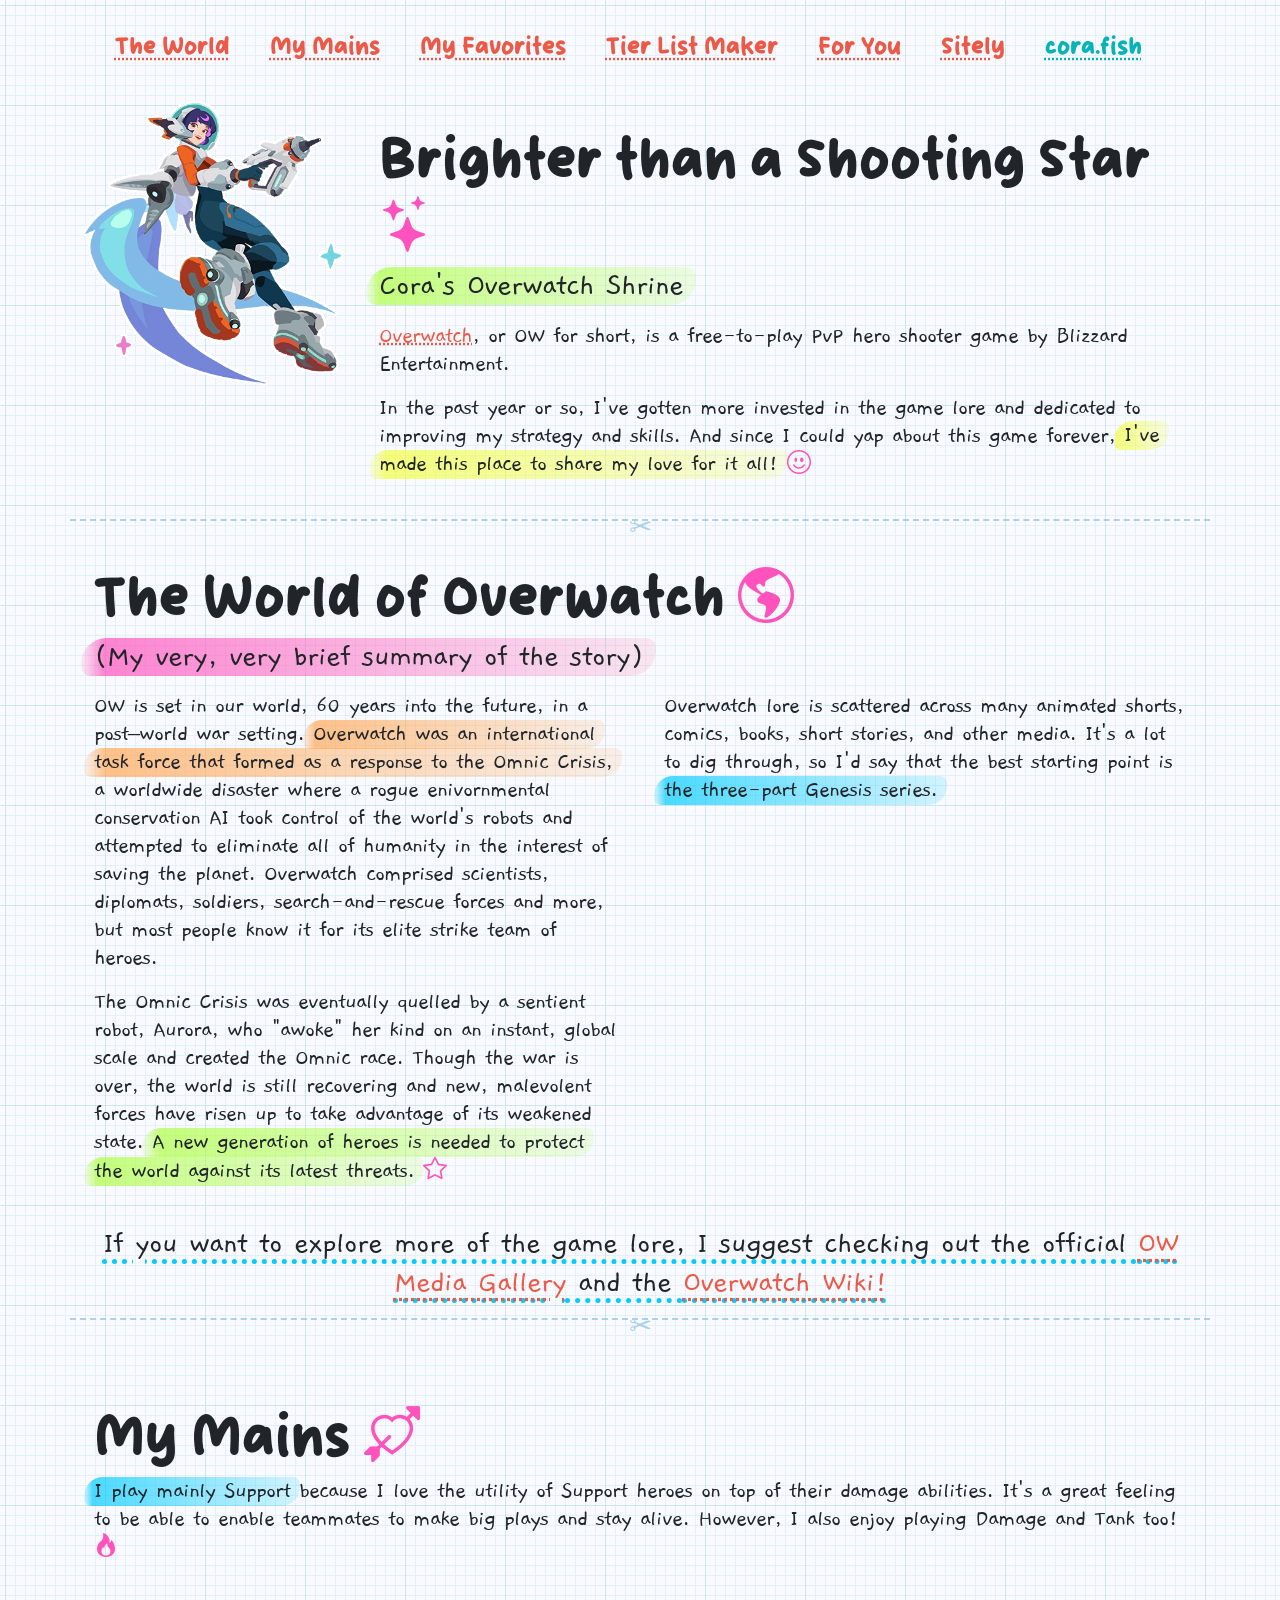
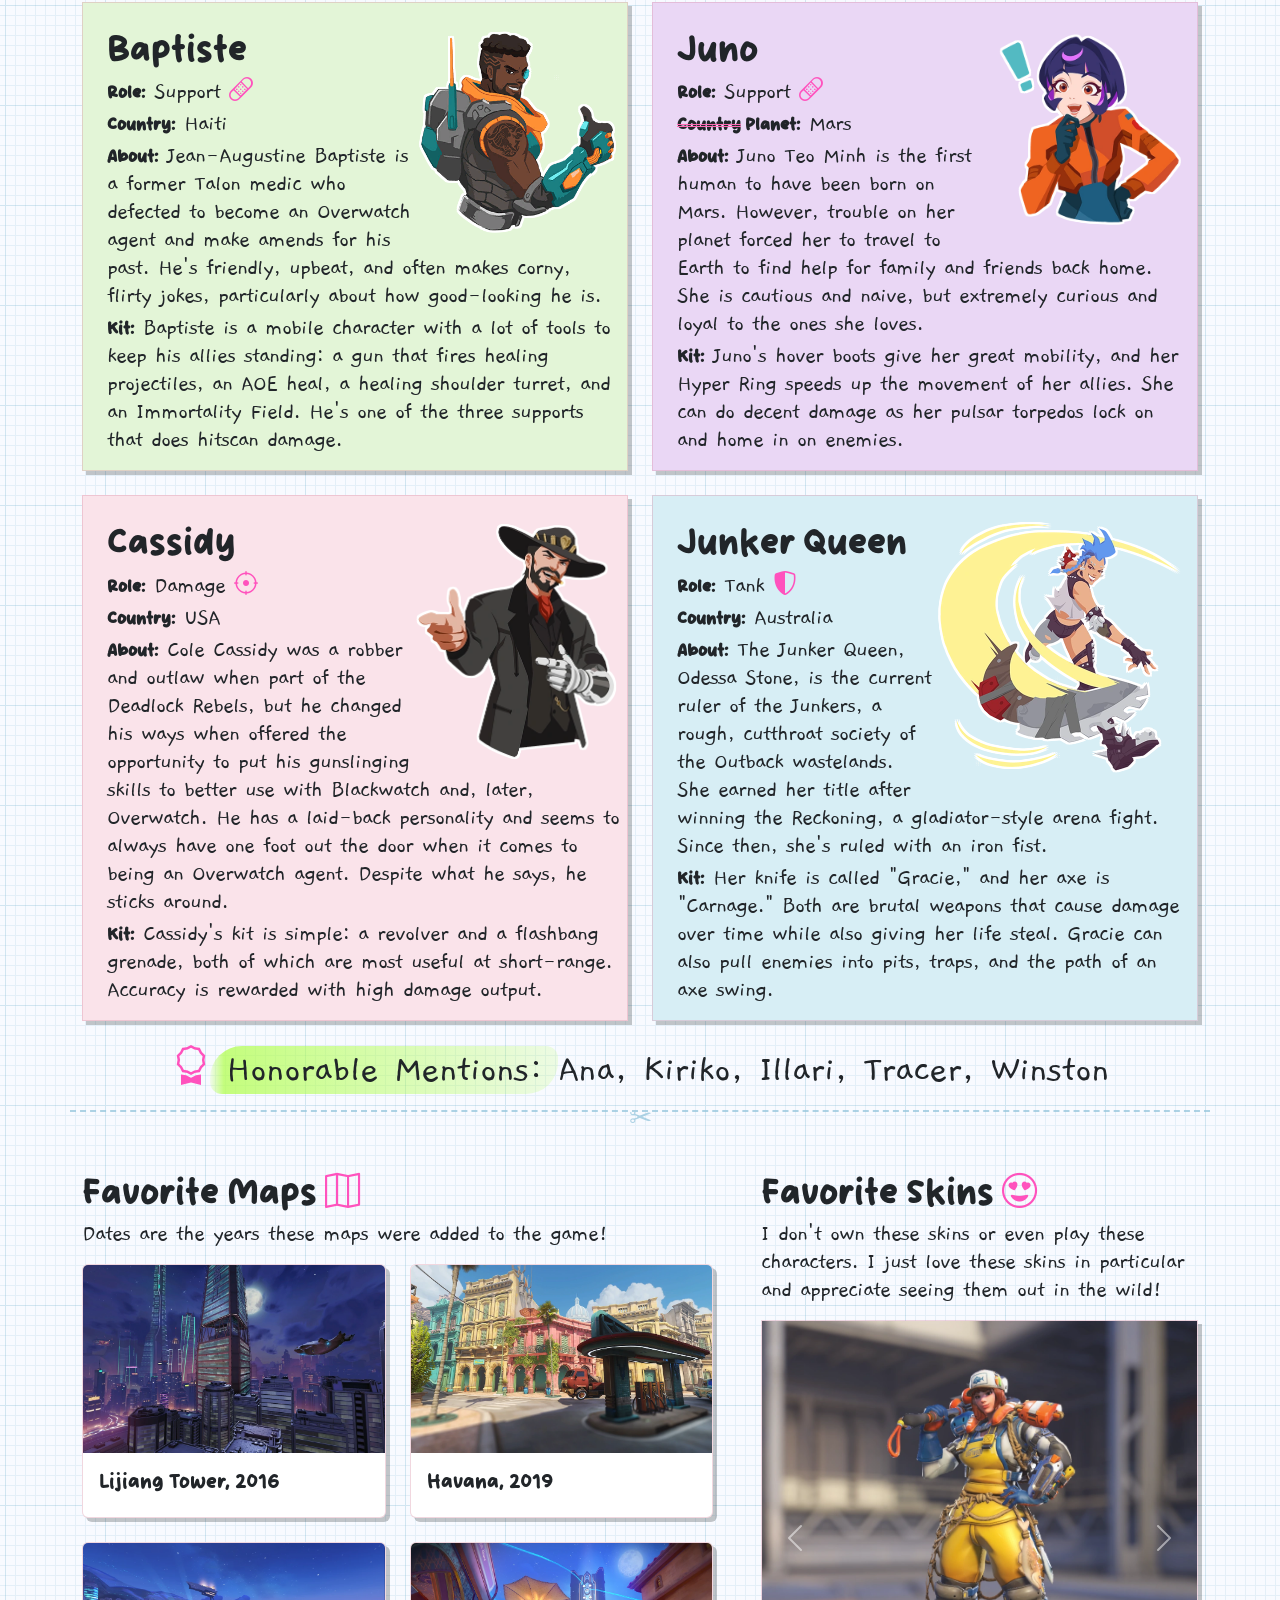
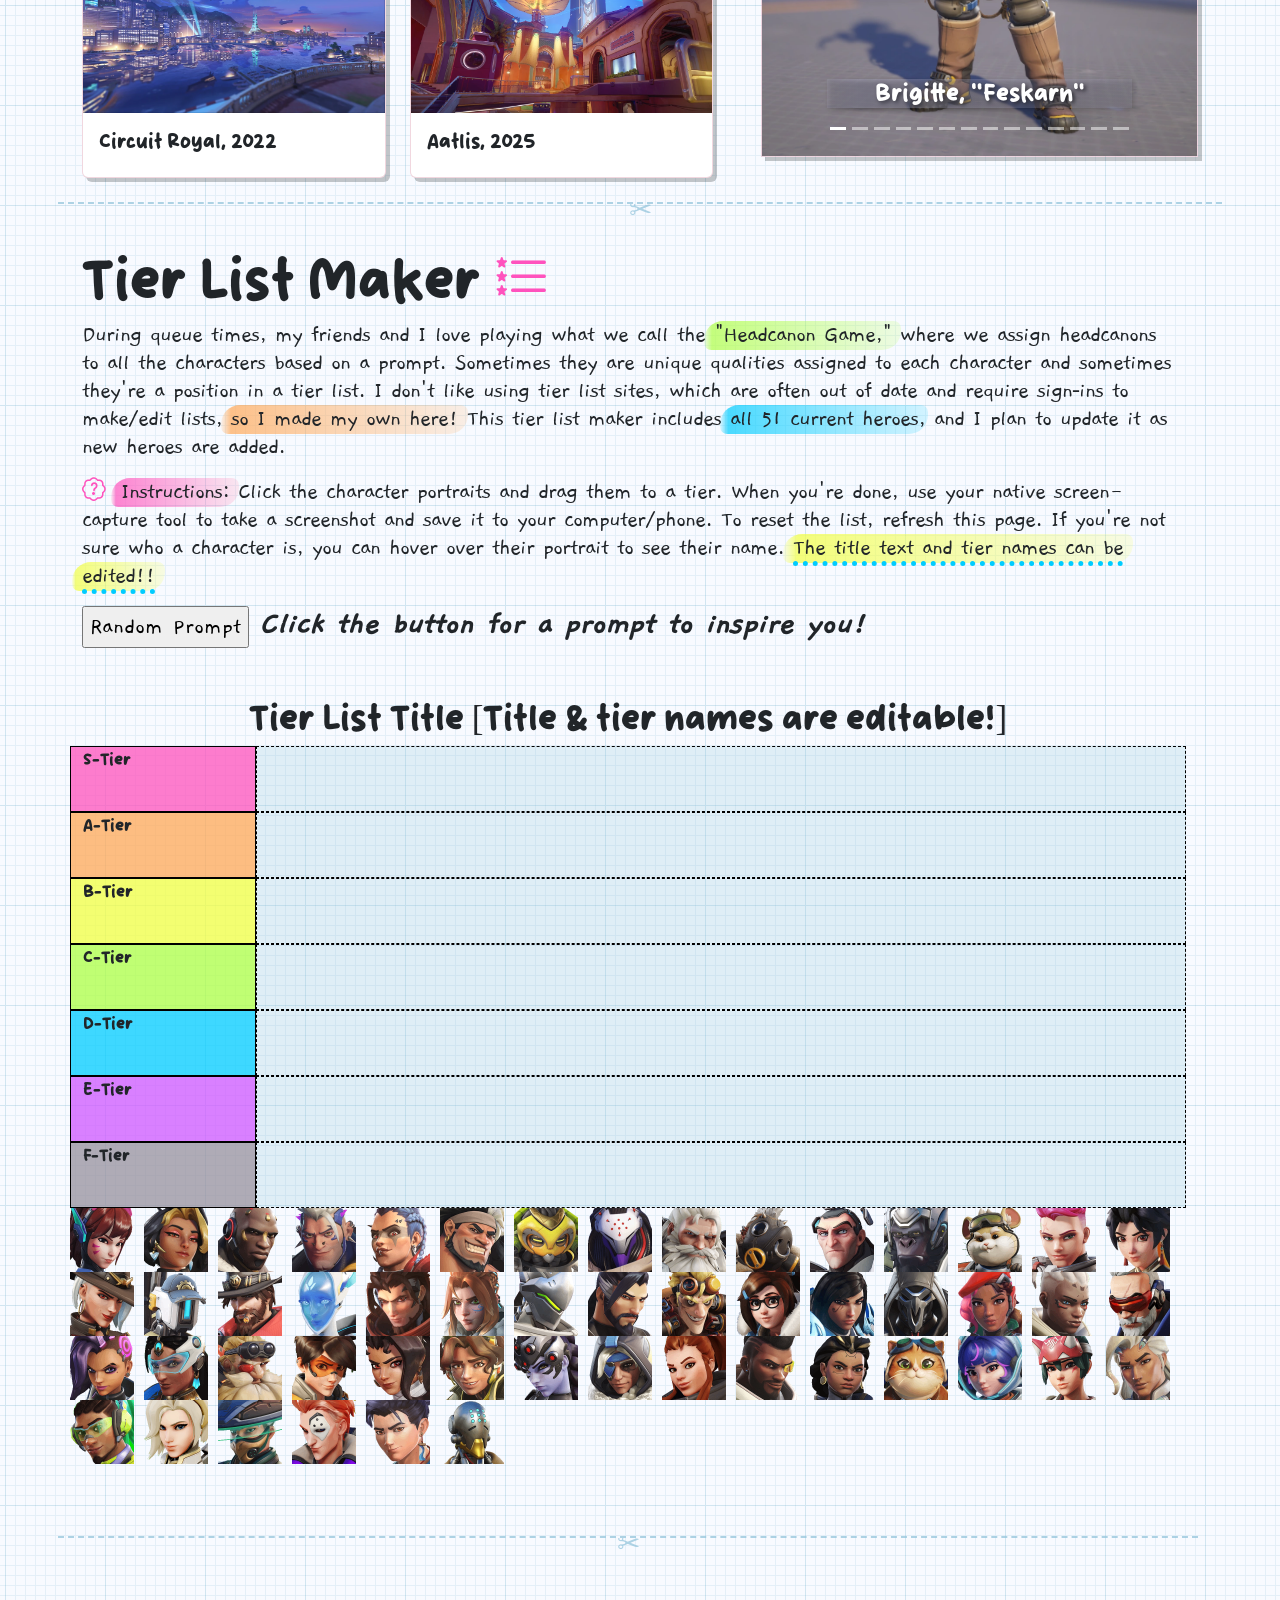
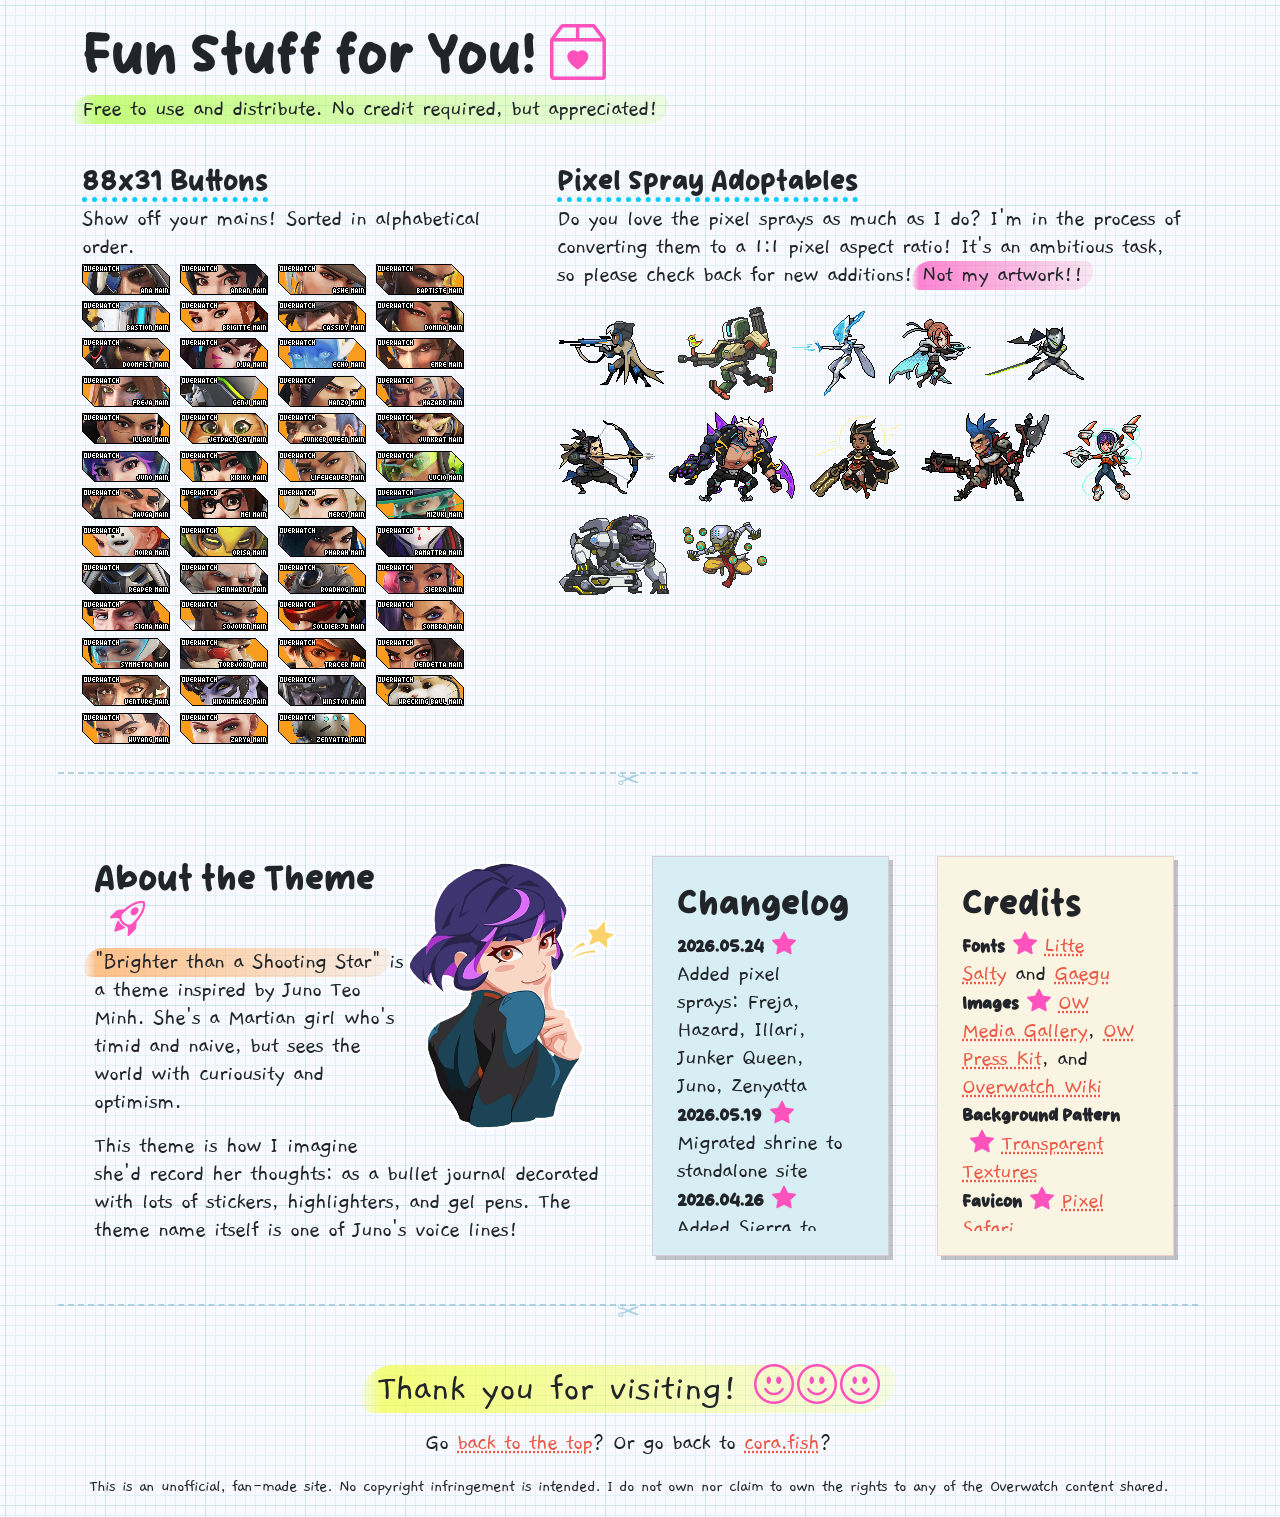
==== commit 2256b218: "new repo" ====
--- a/index.html
+++ b/index.html
@@ -485,12 +485,18 @@
     <div class="col-lg-7 mb-4 ps-4">
         <h3><u>Pixel Spray Adoptables</u></h3>
         <p class="mb-3">Do you love the pixel sprays as much as I do? I'm in the process of converting them to a 1:1 pixel aspect ratio! It's an ambitious task, so please check back for new additions! <mark class="mark-pink">Not my artwork!!</mark></p>
-        <img src="images/Pixel_Spray_Ana.gif" class="mb-1" loading="lazy">
-        <img src="images/Pixel_Spray_Bastion.gif" class="mb-1" loading="lazy">
-        <img src="images/Pixel_Spray_Echo.gif" class="mb-1" loading="lazy">
-        <img src="images/Pixel_Spray_Genji.gif" class="mb-1" loading="lazy">
-        <img src="images/Pixel_Spray_Hanzo.gif" class="mb-1" loading="lazy">
-        <img src="images/Pixel_Spray_Winston.gif" class="mb-1" loading="lazy">
+        <img src="images/Pixel_Spray_Ana.gif" class="mb-1" alt="Ana pixel spray" loading="lazy">
+        <img src="images/Pixel_Spray_Bastion.gif" class="mb-1" alt="Bastion pixel spray" loading="lazy">
+        <img src="images/Pixel_Spray_Echo.gif" class="mb-1" alt="Echo pixel spray" loading="lazy">
+        <img src="images/Pixel_Spray_Freja.gif" class="mb-1" alt="Freja pixel spray" loading="lazy">
+        <img src="images/Pixel_Spray_Genji.gif" class="mb-1" alt="Genji pixel spray" loading="lazy">
+        <img src="images/Pixel_Spray_Hanzo.gif" class="mb-1" alt="Hanzo pixel spray" loading="lazy">
+        <img src="images/Pixel_Spray_Hazard.gif" class="mb-1" alt="Hazard pixel spray" loading="lazy">
+        <img src="images/Pixel_Spray_Illari.gif" class="mb-1" alt="Illari pixel spray" loading="lazy">
+        <img src="images/Pixel_Spray_Junker_Queen.gif" class="mb-1" alt="Junker Queen pixel spray" loading="lazy">
+        <img src="images/Pixel_Spray_Juno.gif" class="mb-1" alt="Icon-Juno pixel spray" loading="lazy">
+        <img src="images/Pixel_Spray_Winston.gif" class="mb-1" alt="Winston pixel spray" loading="lazy">
+        <img src="images/Pixel_Spray_Zenyatta.gif" class="mb-1" alt="Zenyatta pixel spray" loading="lazy">
     </div>
     <hr class="opacity-75">
 </div>
@@ -509,6 +515,7 @@
         <div class="bg-blue papershadow p-4">
             <h2>Changelog</h2>
             <div class="pe-3" style="height: 300px; overflow: scroll;">
+                <p class="mb-0"><b>2026.05.24</b><i class="bi bi-star-fill ms-2 me-2"></i>Added pixel sprays: Freja, Hazard, Illari, Junker Queen, Juno, Zenyatta</p>
                 <p class="mb-0"><b>2026.05.19</b><i class="bi bi-star-fill ms-2 me-2"></i>Migrated shrine to standalone site</p>
                 <p class="mb-0"><b>2026.04.26</b><i class="bi bi-star-fill ms-2 me-2"></i>Added Sierra to tier list maker and 88x31 buttons</p>
                 <p class="mb-0"><b>2026.02.22</b><i class="bi bi-star-fill ms-2 me-2"></i>Changed all instances of "Overwatch 2" to "Overwatch", added new heroes to tier list, updated all 88x31 buttons</p>
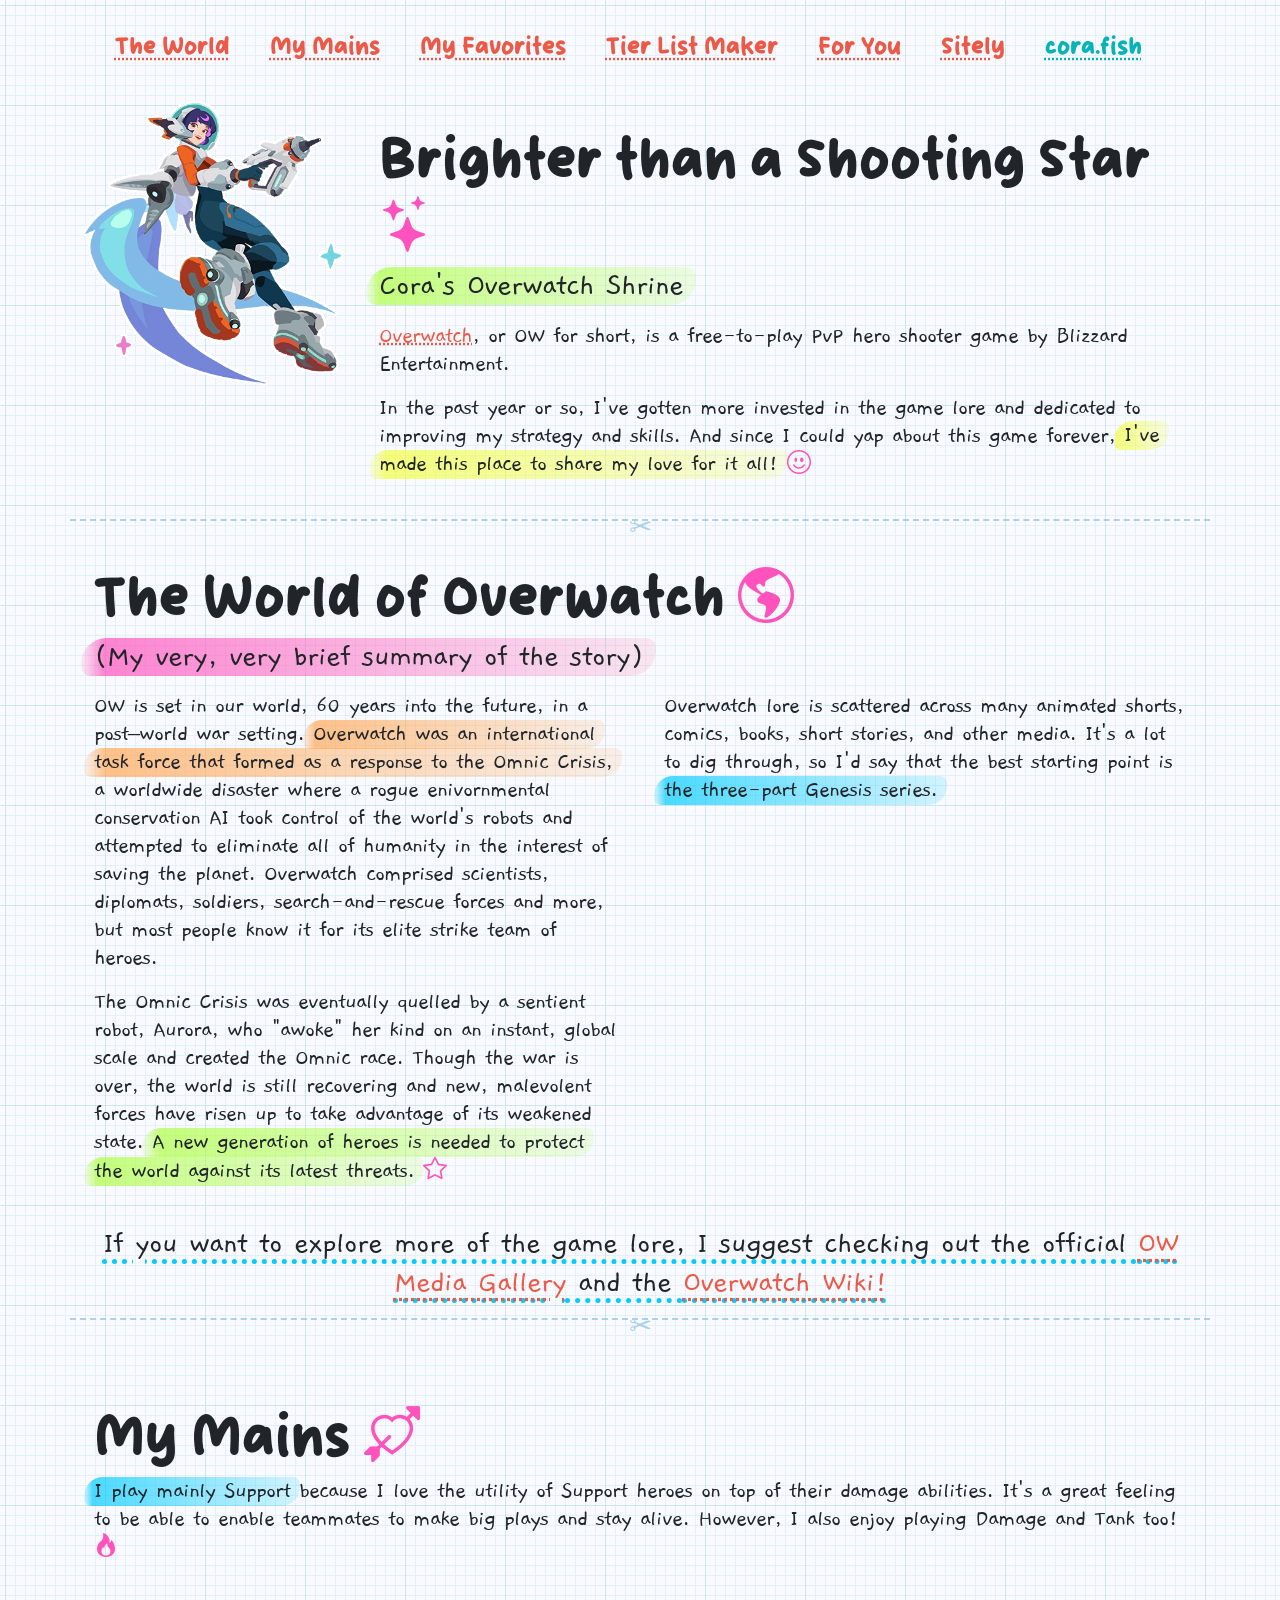
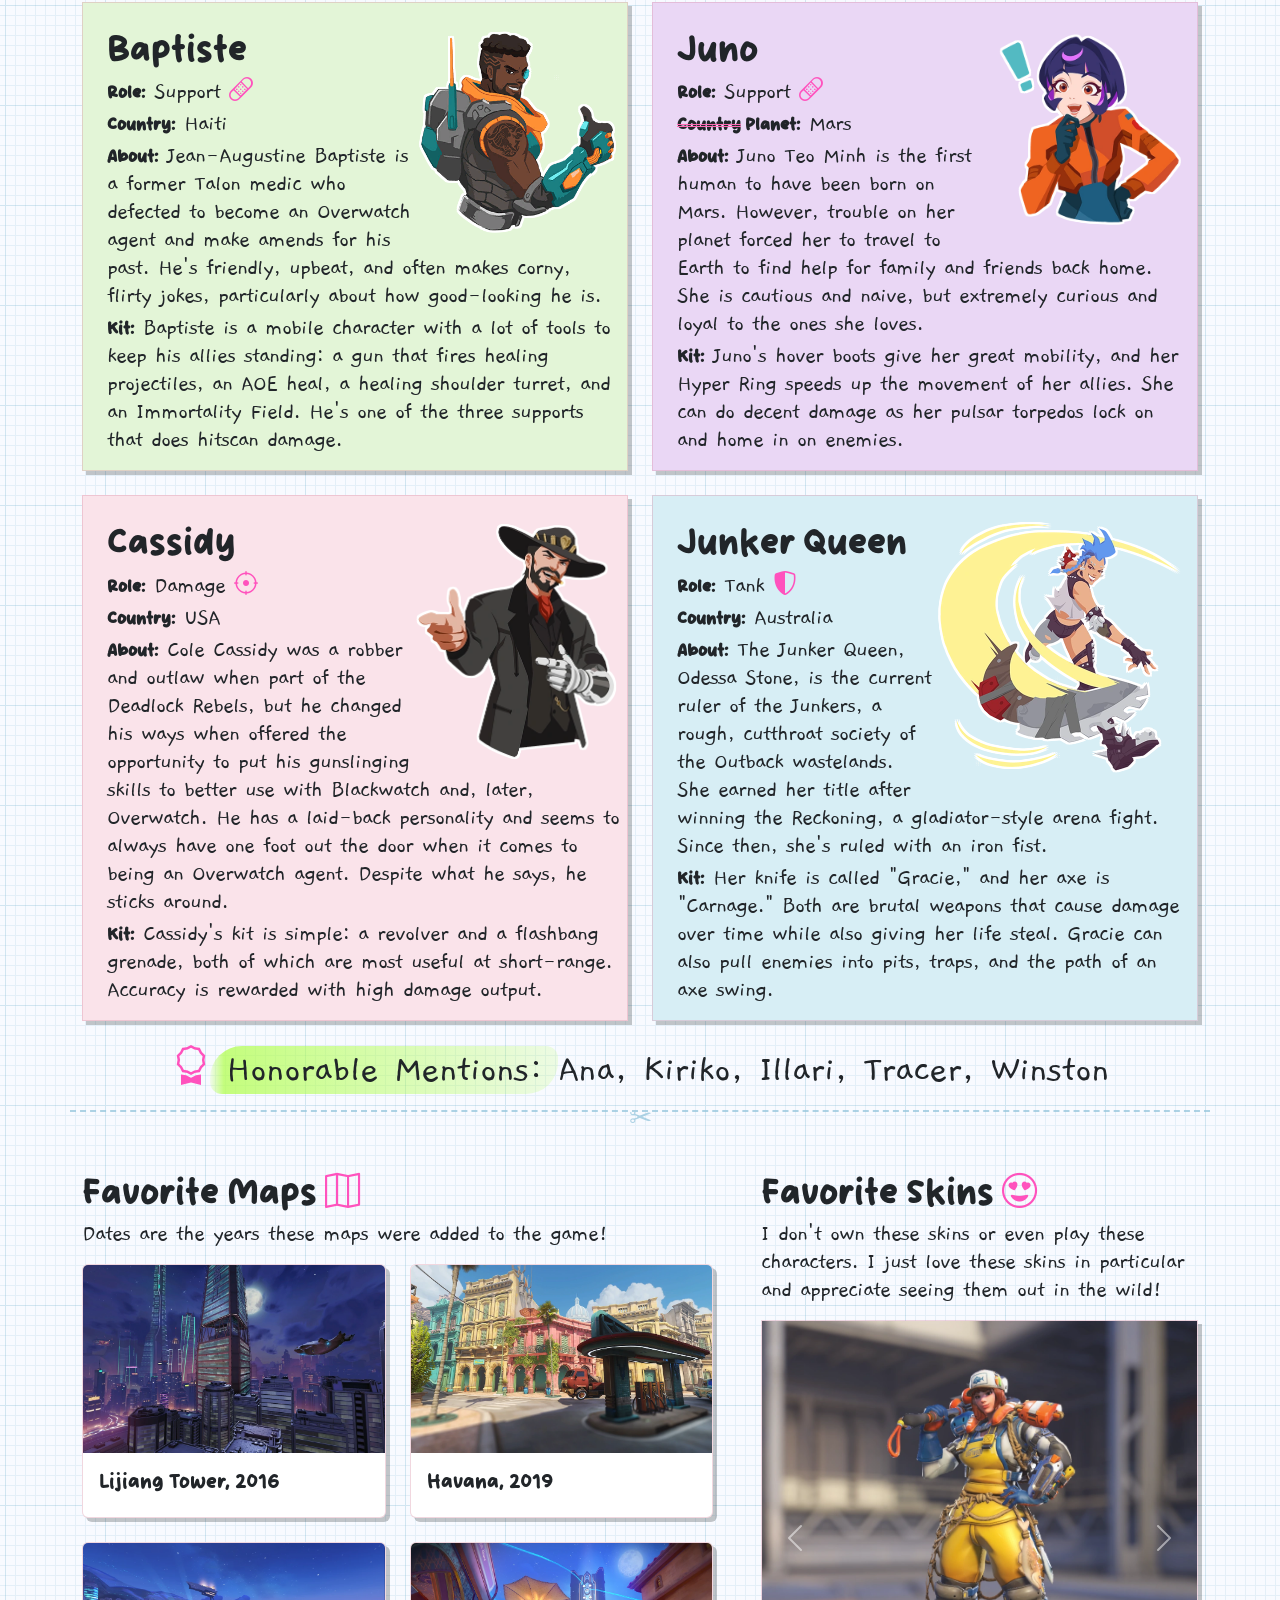
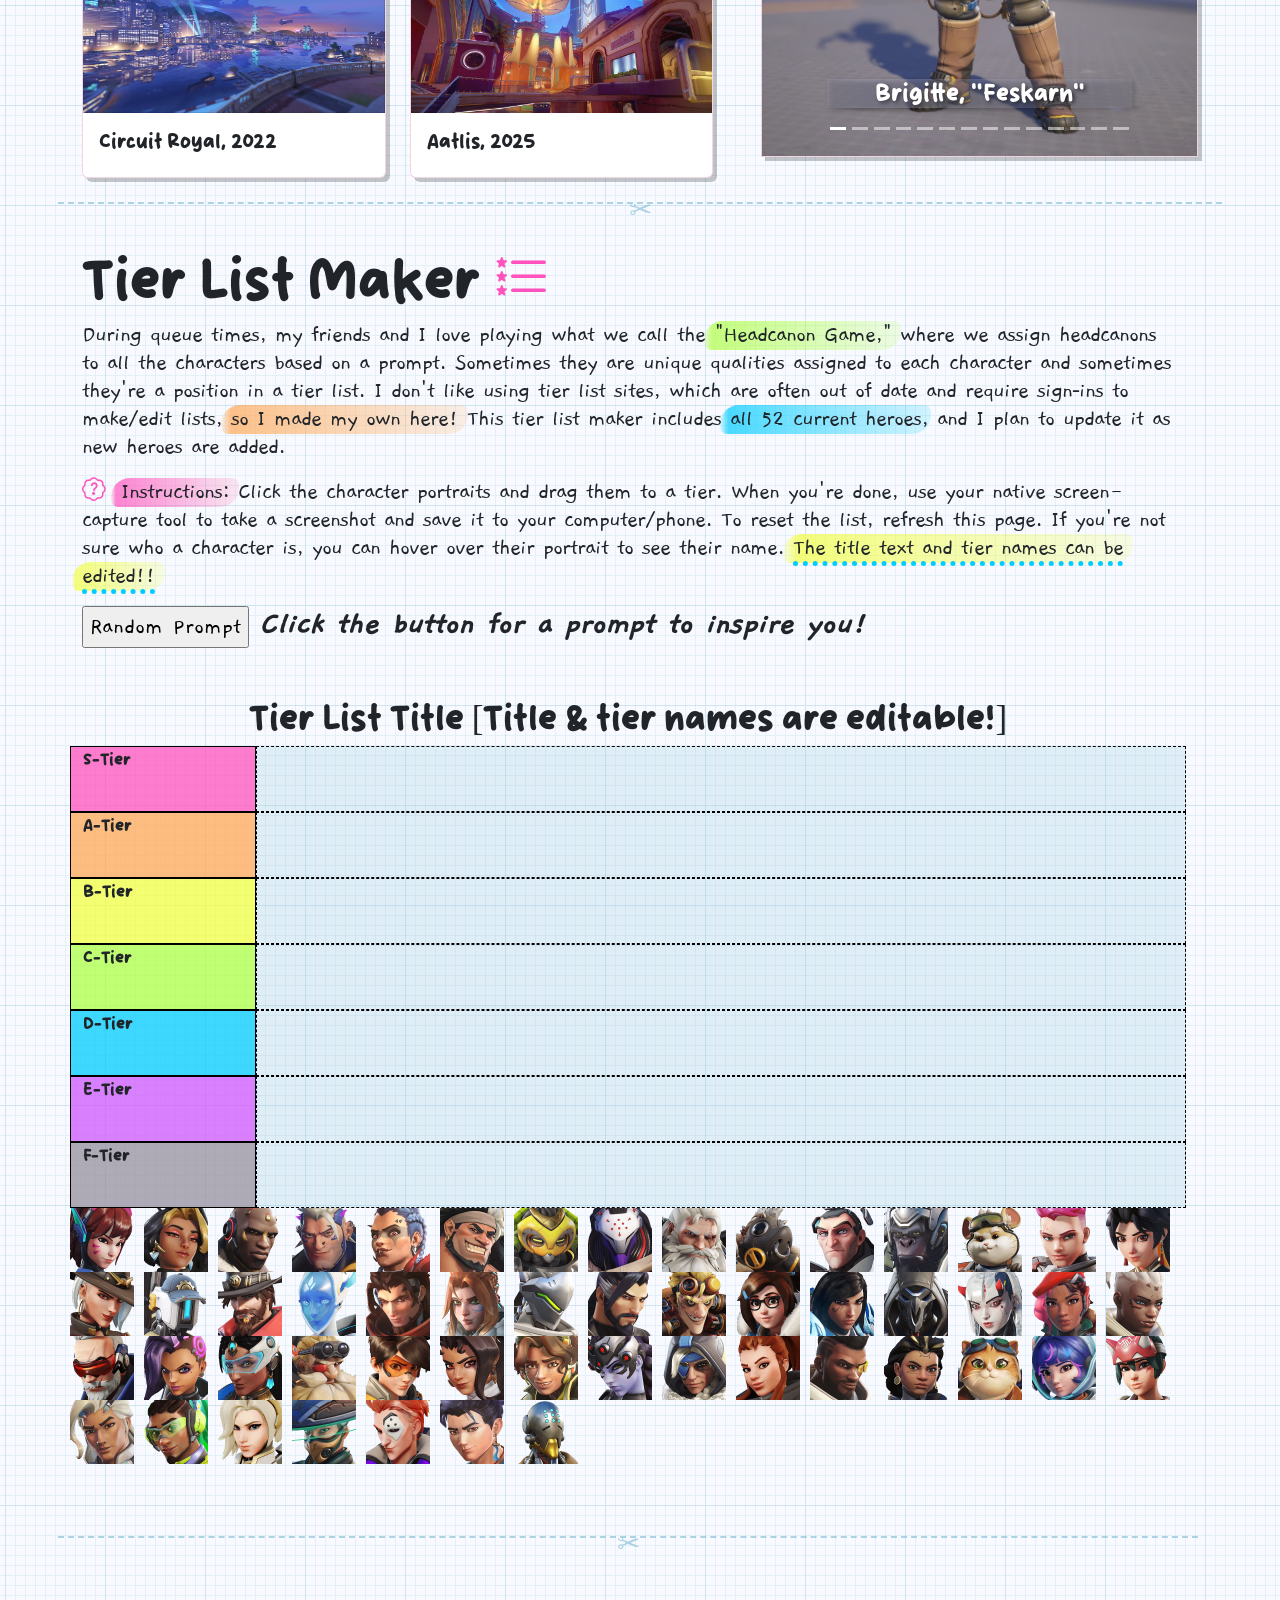
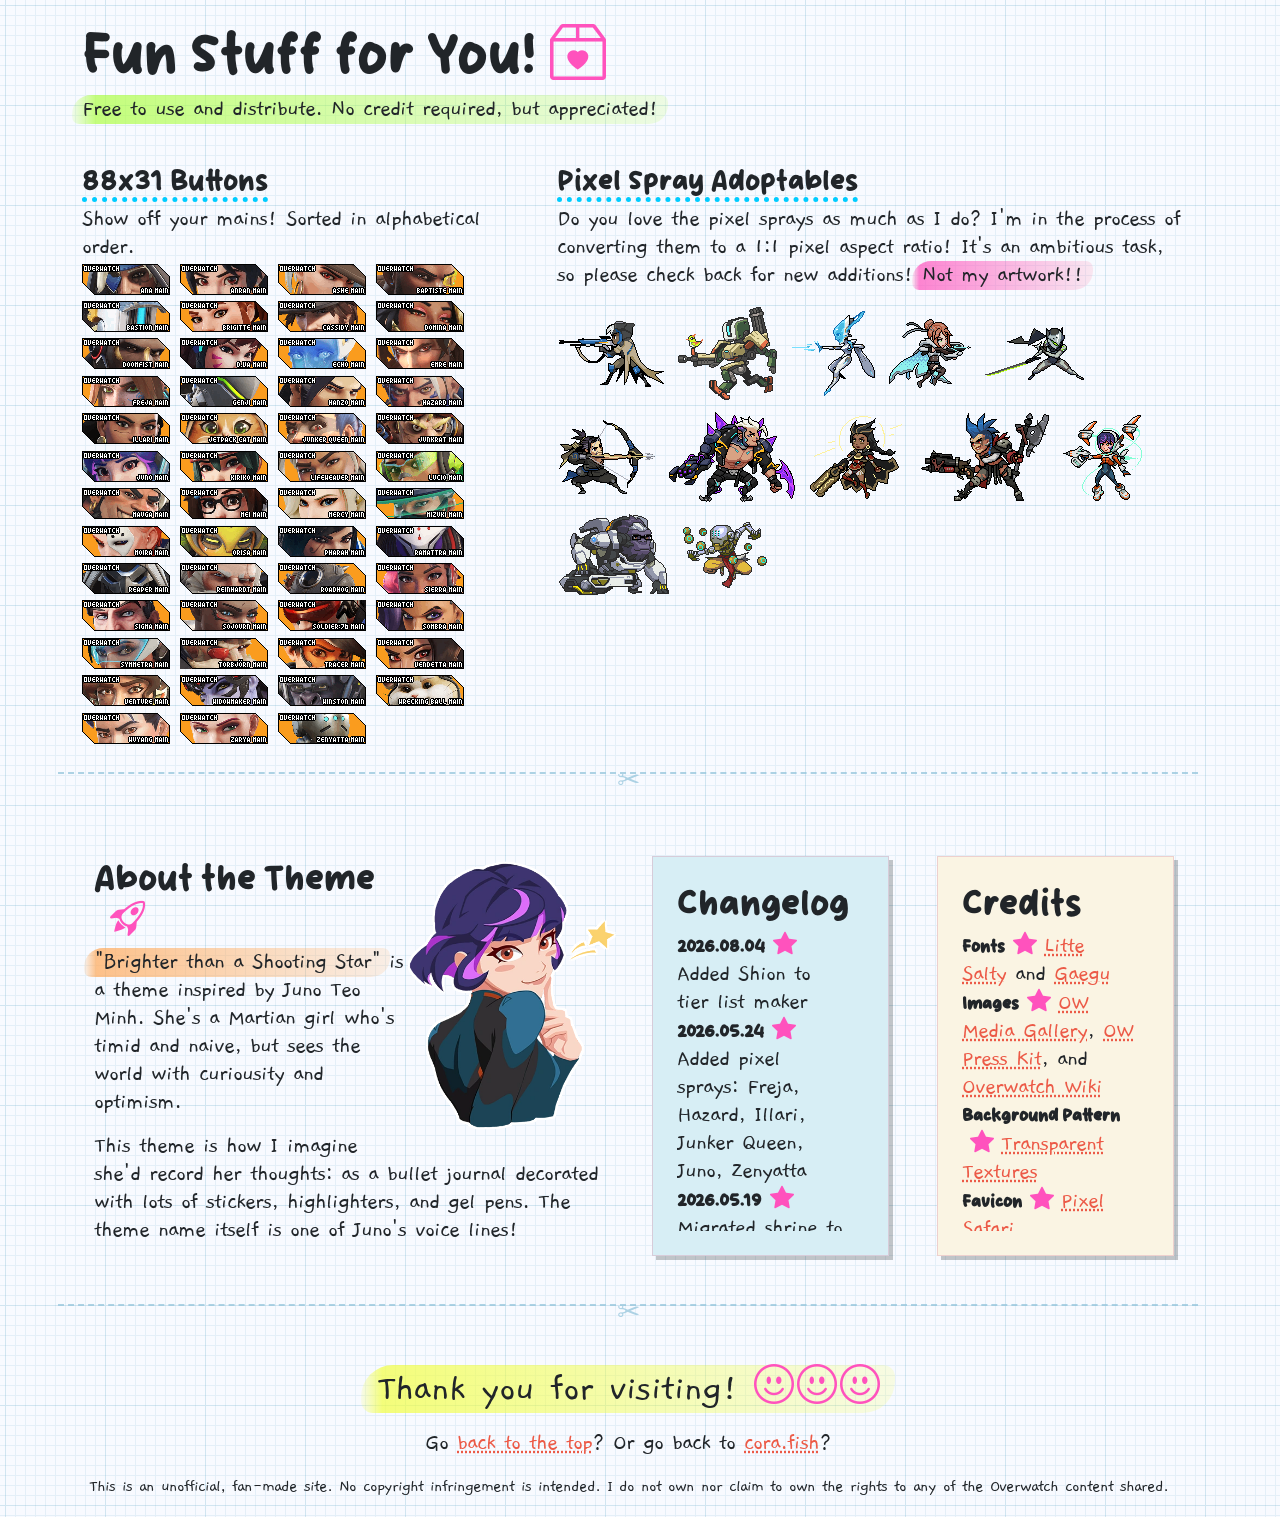
==== commit 55ed78fd: "added Shion to tier list maker" ====
--- a/index.html
+++ b/index.html
@@ -303,7 +303,7 @@
 <div class="row" id="tierlists">
     <div class="col mt-0 mb-4 ps-4 pe-4">
         <h1>Tier List Maker <i class="bi bi-list-stars"></i></h1>
-        <p>During queue times, my friends and I love playing what we call the <mark class="mark-green">"Headcanon Game,"</mark> where we assign headcanons to all the characters based on a prompt. Sometimes they are unique qualities assigned to each character and sometimes they're a position in a tier list. I don't like using tier list sites, which are often out of date and require sign&#8209;ins to make/edit lists, <mark class="mark-orange">so I made my own here!</mark> This tier list maker includes <mark class="mark-blue">all 51 current heroes</mark>, and I plan to update it as new heroes are added.</p>
+        <p>During queue times, my friends and I love playing what we call the <mark class="mark-green">"Headcanon Game,"</mark> where we assign headcanons to all the characters based on a prompt. Sometimes they are unique qualities assigned to each character and sometimes they're a position in a tier list. I don't like using tier list sites, which are often out of date and require sign&#8209;ins to make/edit lists, <mark class="mark-orange">so I made my own here!</mark> This tier list maker includes <mark class="mark-blue">all 52 current heroes</mark>, and I plan to update it as new heroes are added.</p>
         <p><i class="bi bi-patch-question pe-3"></i><mark class="mark-pink">Instructions:</mark> Click the character portraits and drag them to a tier. When you're done, use your native screen-capture tool to take a screenshot and save it to your computer/phone. To reset the list, refresh this page. If you're not sure who a character is, you can hover over their portrait to see their name. <mark class="mark-yellow"><u>The title text and tier names can be edited!!</u></mark></p>
         <input type="button" id="btnPrompt" value="Random Prompt" onclick="GetValue();"/> <span class="display-5 fst-italic fw-bold" id="prompt">Click the button for a prompt to inspire you!</span>
         <script>
@@ -372,6 +372,7 @@
                         <img id="tier-Mei" src="images/Icon-Mei.gif" title="Mei" draggable="true" ondragstart="drag(event)" height="64px" loading="lazy">
                         <img id="tier-Pharah" src="images/Icon-Pharah.gif" title="Pharah" draggable="true" ondragstart="drag(event)" height="64px" loading="lazy">
                         <img id="tier-Reaper" src="images/Icon-Reaper.gif" title="Reaper" draggable="true" ondragstart="drag(event)" height="64px" loading="lazy">
+                        <img id="tier-Shion" src="images/Icon-Shion.gif" title="Shion" draggable="true" ondragstart="drag(event)" height="64px" loading="lazy">
                         <img id="tier-Sierra" src="images/Icon-Sierra.gif" title="Sierra" draggable="true" ondragstart="drag(event)" height="64px" loading="lazy">
                         <img id="tier-Sojourn" src="images/Icon-Sojourn.gif" title="Sojourn" draggable="true" ondragstart="drag(event)" height="64px" loading="lazy">
                         <img id="tier-76" src="images/Icon-Soldier_76.gif" title="Soldier 76" draggable="true" ondragstart="drag(event)" height="64px" loading="lazy">
@@ -515,6 +516,7 @@
         <div class="bg-blue papershadow p-4">
             <h2>Changelog</h2>
             <div class="pe-3" style="height: 300px; overflow: scroll;">
+                <p class="mb-0"><b>2026.08.04</b><i class="bi bi-star-fill ms-2 me-2"></i>Added Shion to tier list maker</p>
                 <p class="mb-0"><b>2026.05.24</b><i class="bi bi-star-fill ms-2 me-2"></i>Added pixel sprays: Freja, Hazard, Illari, Junker Queen, Juno, Zenyatta</p>
                 <p class="mb-0"><b>2026.05.19</b><i class="bi bi-star-fill ms-2 me-2"></i>Migrated shrine to standalone site</p>
                 <p class="mb-0"><b>2026.04.26</b><i class="bi bi-star-fill ms-2 me-2"></i>Added Sierra to tier list maker and 88x31 buttons</p>
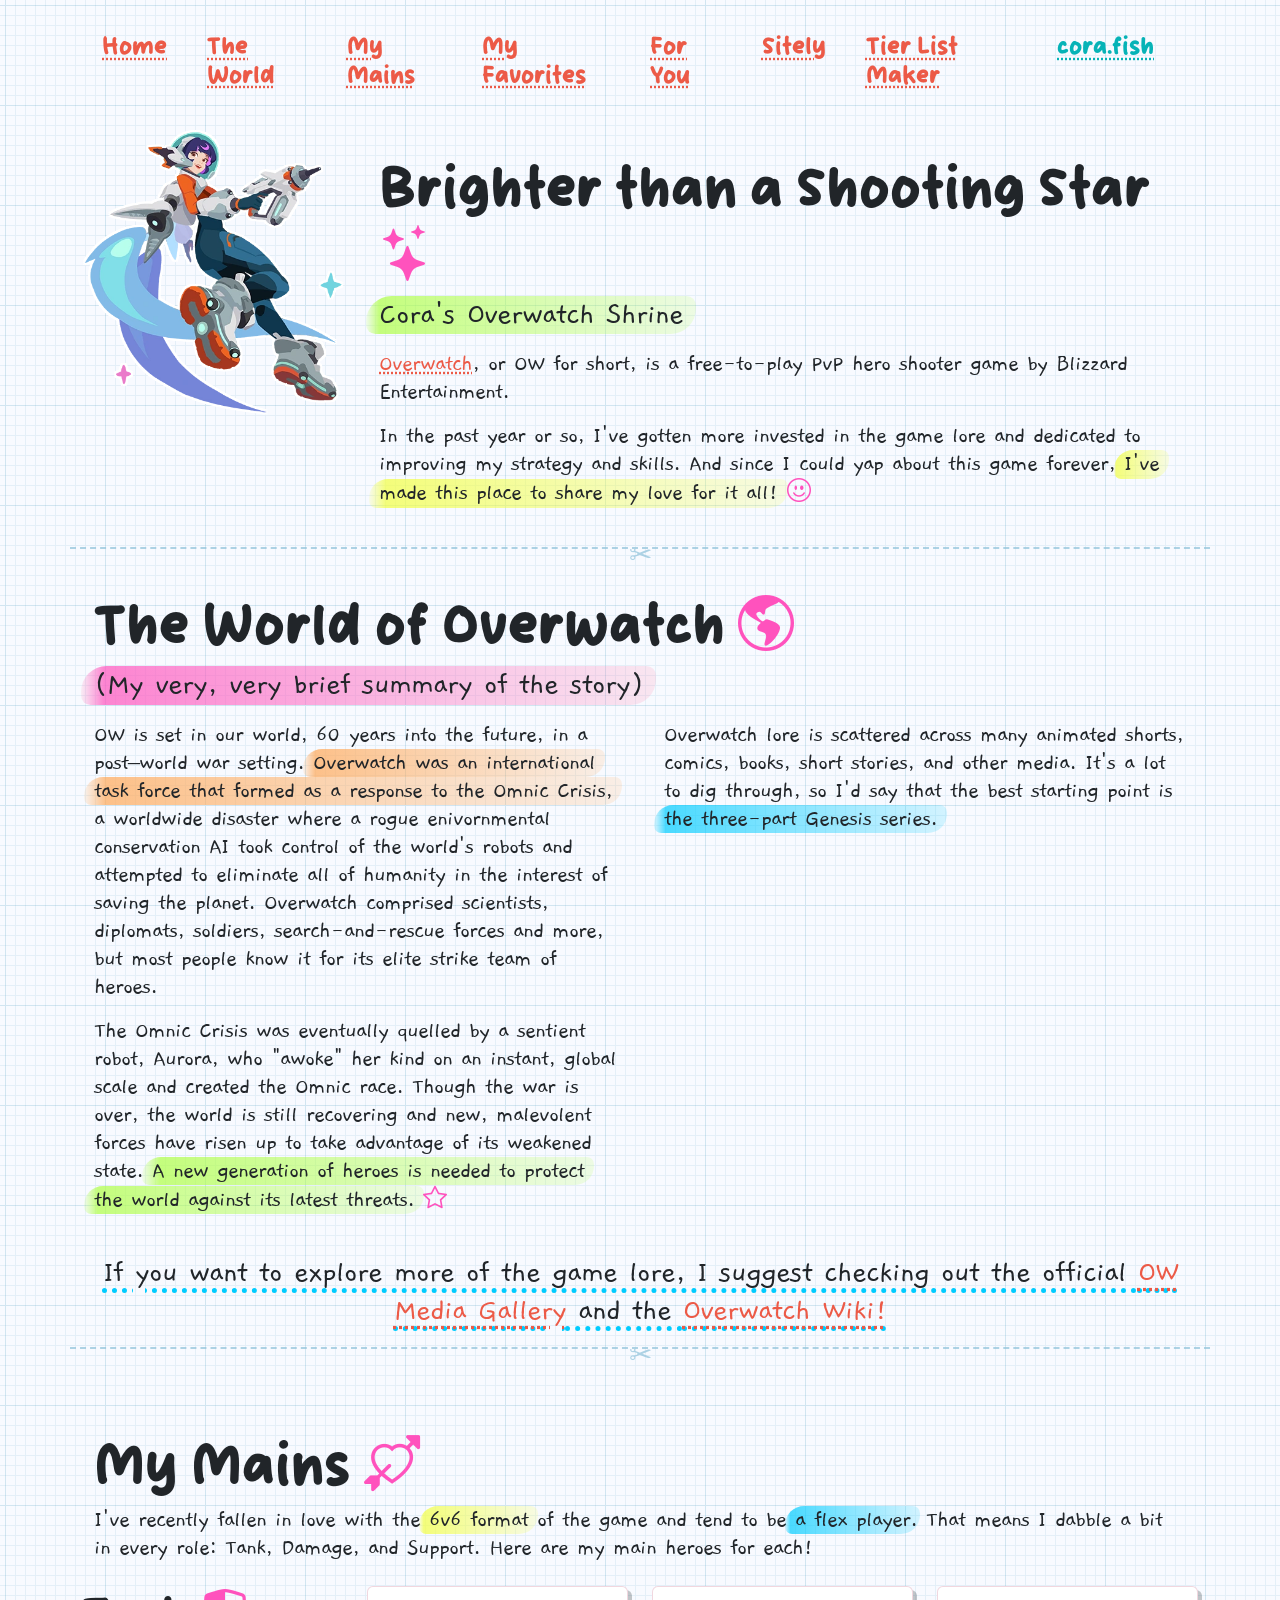
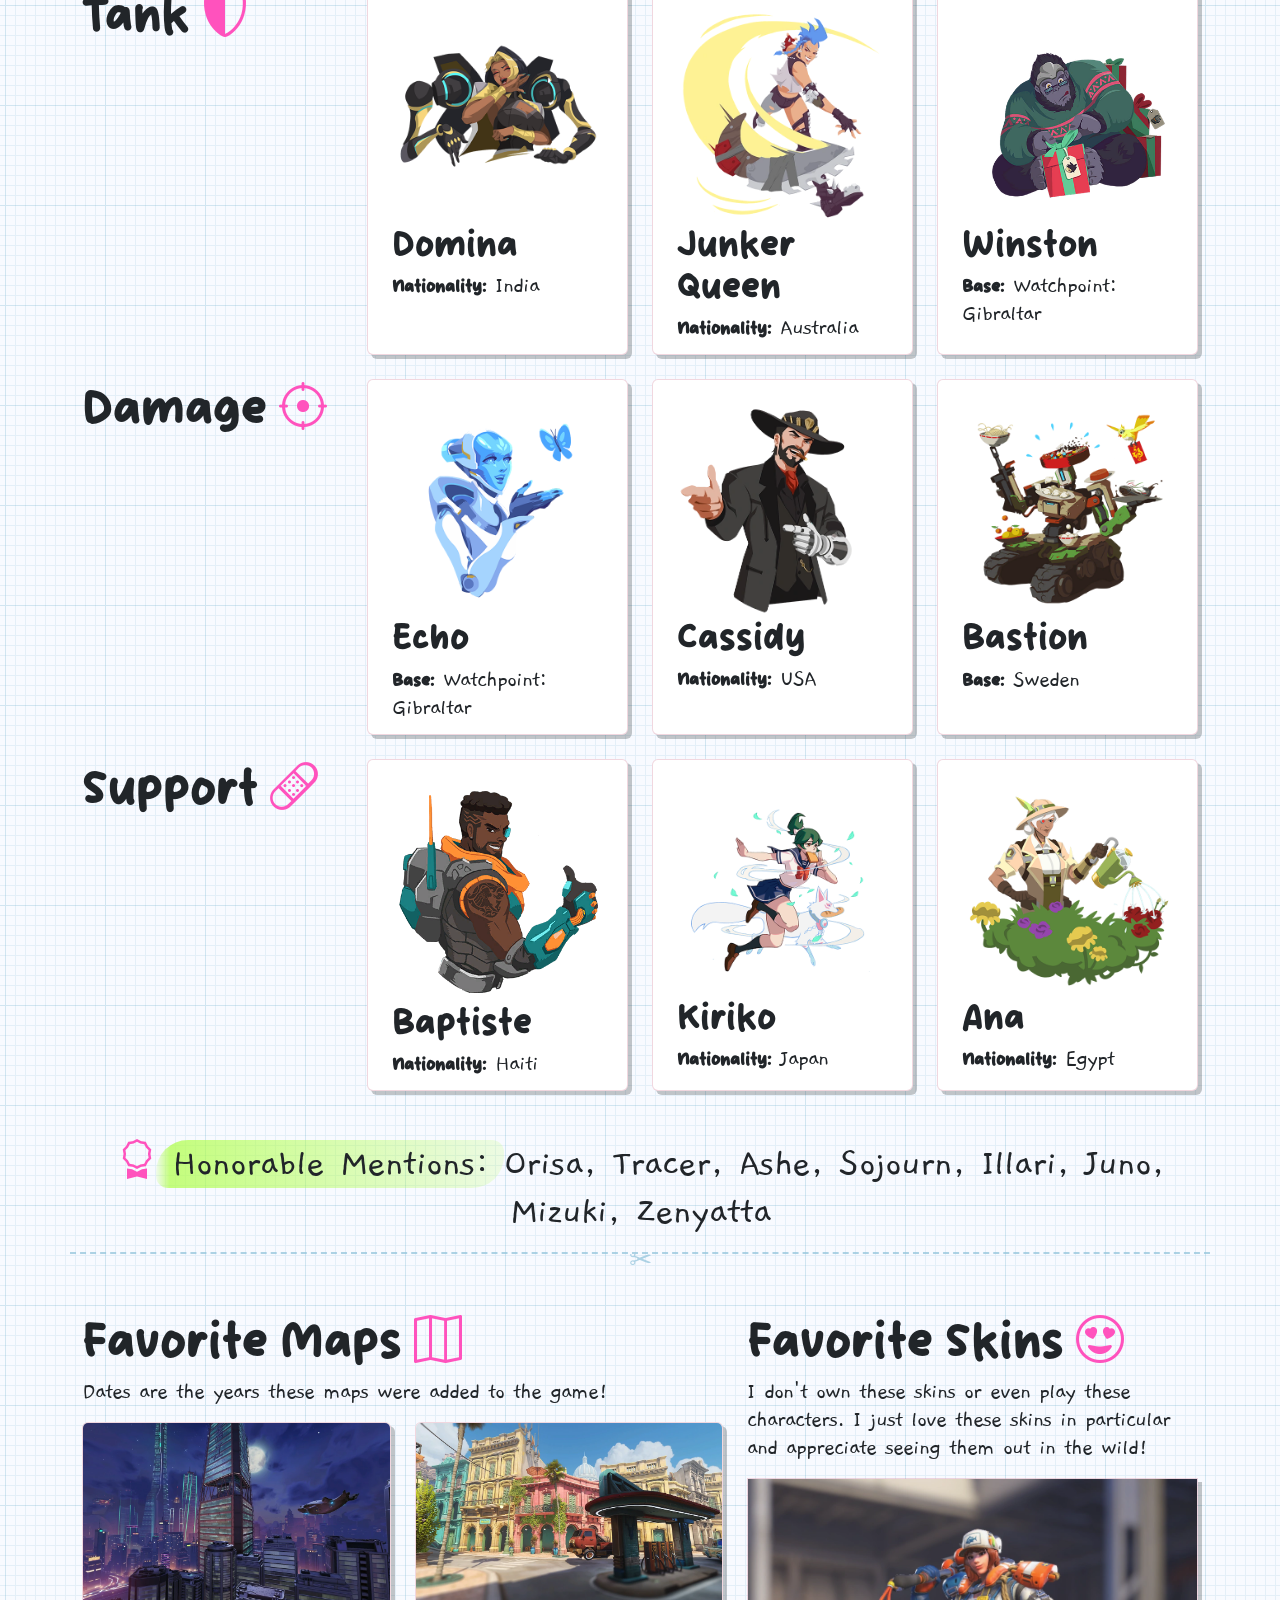
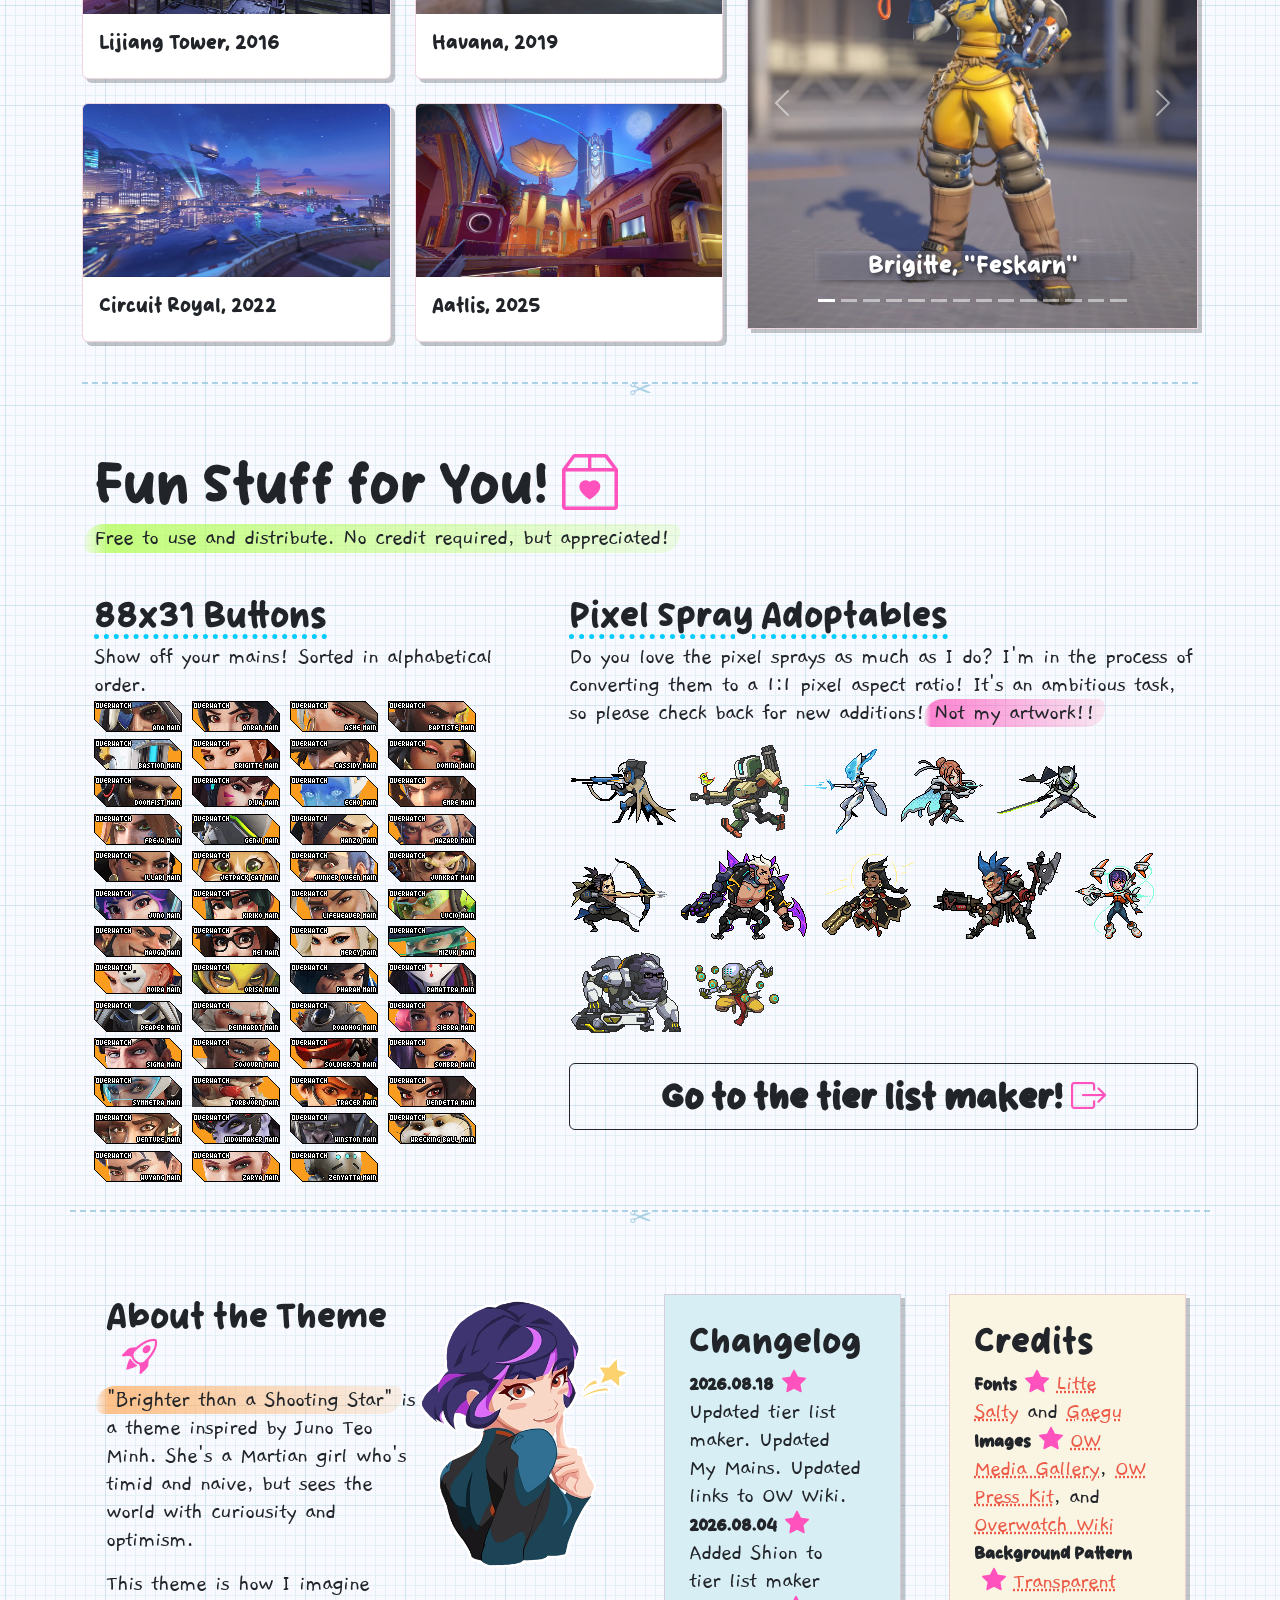
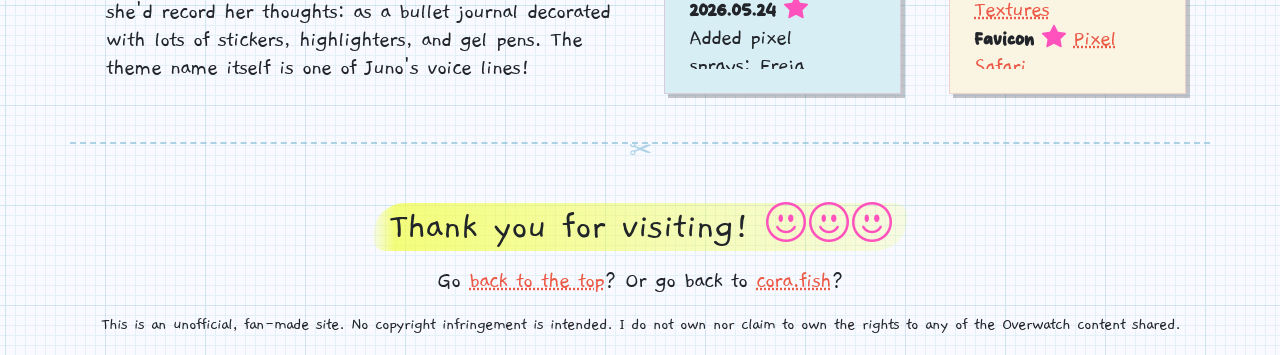
==== commit f12f12d2: "updated tier list maker and mains" ====
--- a/index.html
+++ b/index.html
@@ -13,545 +13,418 @@
     <link href="https://cdn.jsdelivr.net/npm/bootstrap@5.3.8/dist/css/bootstrap.min.css" rel="stylesheet" integrity="sha384-sRIl4kxILFvY47J16cr9ZwB07vP4J8+LH7qKQnuqkuIAvNWLzeN8tE5YBujZqJLB" crossorigin="anonymous">
     <link href="style/style.css" rel="stylesheet">
     <link rel="stylesheet" href="https://cdn.jsdelivr.net/npm/bootstrap-icons@1.13.1/font/bootstrap-icons.min.css">
+    <script src="scripts/includes.js"></script>
     <script src="https://cdn.jsdelivr.net/npm/bootstrap@5.0.2/dist/js/bootstrap.bundle.min.js"></script>
   </head>
   <body>
         <div class="container min-vh-100">
-            <nav class="navbar navbar-expand-lg mt-3 mb-3">
-                <div class="container">
-                    <button class="navbar-toggler" type="button" data-bs-toggle="collapse" data-bs-target="#main-menu" aria-controls="main-menu" aria-expanded="false" aria-label="Toggle navigation">
-                    <span class="navbar-toggler-icon"></span>
+            <div w3-include-html="nav.html"></div>
+            <!--START HEADER-->
+            <div class="row mt-4" id="home">
+                <div class="col-lg-3 mb-4">
+                    <img src="images/Spray_Juno_Star_Glider.png" class="sticker img-fluid" loading="lazy">
+                </div>
+                <div class="col-lg-9 p-4">
+                    <h1>Brighter than a Shooting Star <i class="bi bi-stars"></i></h1>
+                    <p class="display-5"><mark class="mark-green">Cora's Overwatch Shrine</mark></p>
+                    <p><a href="https://overwatch.blizzard.com/en-us/">Overwatch</a>, or OW for short, is a free-to-play PvP hero shooter game by Blizzard Entertainment.</p>  
+                    <p>In the past year or so, I've gotten more invested in the game lore and dedicated to improving my strategy and skills. And since I could yap about this game forever, <mark class="mark-yellow">I've made this place to share my love for it all!</mark> <i class="bi bi-emoji-smile"></i></p>  
+                </div>
+                <hr class="opacity-75 mb-0">
+            </div>
+            <!--END HEADER-->
+            <!--START WORLDBUILDING-->
+            <div class="row" id="world">
+                <div class="col mt-0 mb-0 ps-4 pe-4">
+                    <h1>The World of Overwatch <i class="bi bi-globe-americas"></i></h1>
+                    <p class="display-5"><mark class="mark-pink">(My very, very brief summary of the story)</mark></p>
+                </div>
+            </div>
+            <div class="row">
+                <div class="col-lg-6 mt-0 mb-4 ps-4 pe-4">
+                    <p>OW is set in our world, 60 years into the future, in a post&ndash;world war setting. <mark class="mark-orange">Overwatch was an international task force that formed as a response to the Omnic Crisis,</mark> a worldwide disaster where a rogue enivornmental conservation AI took control of the world's robots and attempted to eliminate all of humanity in the interest of saving the planet. Overwatch comprised scientists, diplomats, soldiers, search-and-rescue forces and more, but most people know it for its elite strike team of heroes.</p>
+                    <p>The Omnic Crisis was eventually quelled by a sentient robot, Aurora, who "awoke" her kind on an instant, global scale and created the Omnic race. Though the war is over, the world is still recovering and new, malevolent forces have risen up to take advantage of its weakened state. <mark class="mark-green">A new generation of heroes is needed to protect the world against its latest threats.</mark> <i class="bi bi-star"></i></p>
+                </div>
+                <div class="col-lg-6 mt-0 mb-4 ps-4 pe-4">
+                    <p>Overwatch lore is scattered across many animated shorts, comics, books, short stories, and other media. It's a lot to dig through, so I'd say that the best starting point is <mark class="mark-blue">the three-part Genesis series.</mark></p>
+                    <div class="ratio ratio-16x9">
+                    <iframe src="https://www.youtube.com/embed/a1rtqzDttrQ?si=wLhhvjJYKk1_24FN" title="YouTube video player" frameborder="0" allow="accelerometer; autoplay; clipboard-write; encrypted-media; gyroscope; picture-in-picture; web-share" referrerpolicy="strict-origin-when-cross-origin" allowfullscreen></iframe>
+                    </div>
+                </div>
+                <p class="display-5 text-center"><u>If you want to explore more of the game lore, I suggest checking out the official <a href="https://overwatch.blizzard.com/en-us/media/">OW Media Gallery</a> and the <a href="https://overwatch.wiki">Overwatch Wiki!</a></u></p>
+                <hr class="opacity-75">
+            </div>
+            <!--END WORLDBUILDING-->
+            <!--START MAINS-->
+            <div class="row" id="mains">
+                <div class="col mt-0 p-4">
+                    <h1>My Mains <i class="bi bi-arrow-through-heart"></i></h1>
+                    <p class="mb-0">I've recently fallen in love with the <mark class="mark-yellow">6v6 format</mark> of the game and tend to be <mark class="mark-blue">a flex player</mark>. That means I dabble a bit in every role: Tank, Damage, and Support. Here are my main heroes for each!</p>
+                </div>
+            </div>
+            <div class="row">
+                <div class="col-lg-3 mb-4"><h2>Tank <i class="bi bi-shield-shaded"></i></h2></div>
+                <div class="col-lg-3 mb-4">
+                    <div class="pt-4 pb-2 ps-4 pe-4 h-100 card papershadow">
+                        <img src="images/Spray_Domina_Mocking_Domina.webp" class="sticker w-100" loading="lazy">
+                        <h3>Domina</h3>
+                        <p class="mb-1"><b>Nationality:</b> India</p>
+                    </div>
+                </div>
+                <div class="col-lg-3 mb-4">
+                    <div class="pt-4 pb-2 ps-4 pe-4 h-100 card papershadow">
+                        <img src="images/Spray_Junker_Queen_Jagged_Blade.png" class="sticker w-100" loading="lazy">
+                        <h3>Junker Queen</h3>
+                        <p class="mb-1"><b>Nationality:</b> Australia</p>
+                    </div>
+                </div>
+                <div class="col-lg-3 mb-4">
+                    <div class="pt-4 pb-2 ps-4 pe-4 h-100 card papershadow">
+                        <img src="images/Spray_Winston_Presents.png" class="sticker w-100" loading="lazy">
+                        <h3>Winston</h3>
+                        <p class="mb-1"><b>Base:</b> Watchpoint: Gibraltar</p>
+                    </div>
+                </div>
+            </div>
+            <div class="row">
+                <div class="col-lg-3 mb-4"><h2>Damage <i class="bi bi-crosshair"></i></h2></div>
+                <div class="col-lg-3 mb-4">
+                    <div class="pt-4 pb-2 ps-4 pe-4 h-100 card papershadow">
+                        <img src="images/Spray_Echo_Butterfly.png" class="sticker w-100" loading="lazy">
+                        <h3>Echo</h3>
+                        <p class="mb-1"><b>Base:</b> Watchpoint: Gibraltar</p>
+                    </div>
+                </div>
+                <div class="col-lg-3 mb-4">
+                    <div class="pt-4 pb-2 ps-4 pe-4 h-100 card papershadow">
+                        <img src="images/Spray_Cassidy_Bang_Bang.png" class="sticker w-85" loading="lazy">
+                        <h3>Cassidy</h3>
+                        <p class="mb-1"><b>Nationality:</b> USA</p>
+                    </div>
+                </div>
+                <div class="col-lg-3 mb-4">
+                    <div class="pt-4 pb-2 ps-4 pe-4 h-100 card papershadow">
+                        <img src="images/Spray_Bastion_Bast-Yum.png" class="sticker w-100" loading="lazy">
+                        <h3>Bastion</h3>
+                        <p class="mb-1"><b>Base:</b> Sweden</p>
+                    </div>
+                </div>
+            </div>
+            <div class="row">
+                <div class="col-lg-3 mb-4"><h2>Support <i class="bi bi-bandaid"></i></h2></div>
+                <div class="col-lg-3 mb-4">
+                    <div class="pt-4 pb-2 ps-4 pe-4 h-100 card papershadow">
+                        <img src="images/Spray_Baptiste_Hey_There.png" class="sticker w-100" loading="lazy">
+                        <h3>Baptiste</h3>
+                        <p class="mb-1"><b>Nationality:</b> Haiti</p>
+                    </div>
+                </div>
+                <div class="col-lg-3 mb-4">
+                    <div class="pt-4 pb-2 ps-4 pe-4 h-100 card papershadow">
+                        <img src="images/Spray_Kiriko_Late.png" class="sticker w-100" loading="lazy">
+                        <h3>Kiriko</h3>
+                        <p class="mb-1"><b>Nationality:</b> Japan</p>
+                    </div>
+                </div>
+                <div class="col-lg-3 mb-4">
+                    <div class="pt-4 pb-2 ps-4 pe-4 h-100 card papershadow">
+                        <img src="images/Spray_Ana_Botanist.png" class="sticker w-100" loading="lazy">
+                        <h3>Ana</h3>
+                        <p class="mb-1"><b>Nationality:</b> Egypt</p>
+                    </div>
+                </div>
+            </div>
+            <div class="row">
+                <p class="display-4 text-center pt-4"><i class="bi bi-award pe-3"></i><mark class="mark-green">Honorable Mentions:</mark> Orisa, Tracer, Ashe, Sojourn, Illari, Juno, Mizuki, Zenyatta</p>
+                <hr class="opacity-75">
+            </div>
+            <!--END MAINS-->
+            <!--START FAVORITES-->
+            <div class="row" id="favorites">
+                <div class="col-lg-7 mb-4">
+                    <h2>Favorite Maps <i class="bi bi-map"></i></h2>
+                    <p>Dates are the years these maps were added to the game!</p>
+                    <div class="row row-cols-1 row-cols-md-2 g-4">
+                        <div class="col">
+                            <div class="card papershadow">
+                            <img src="images/Maps_Lijiang_Tower.webp" class="card-img-top" alt="Loading screen for Midtown map" loading="lazy">
+                            <div class="card-body">
+                                <h5 class="card-title">Lijiang Tower, 2016</h5>
+                            </div>
+                            </div>
+                        </div>
+                        <div class="col">
+                            <div class="card papershadow">
+                            <img src="images/Maps_Havana.webp" class="card-img-top" alt="Loading screen for Havana map" loading="lazy">
+                            <div class="card-body">
+                                <h5 class="card-title">Havana, 2019</h5>
+                            </div>
+                            </div>
+                        </div>
+                        <div class="col">
+                            <div class="card papershadow">
+                            <img src="images/Maps_Circuit_Royal.webp" class="card-img-top" alt="Loading screen for Circuit Royale map" loading="lazy">
+                            <div class="card-body">
+                                <h5 class="card-title">Circuit Royal, 2022</h5>
+                            </div>
+                            </div>
+                        </div>
+                        <div class="col">
+                            <div class="card papershadow">
+                            <img src="images/Maps_Aatlis.webp" class="card-img-top" alt="Loading screen for Aatlis map" loading="lazy">
+                            <div class="card-body">
+                                <h5 class="card-title">Aatlis, 2025</h5>
+                            </div>
+                            </div>
+                        </div>
+                    </div>
+                </div>
+                <div class="col-lg-5 mb-4">
+                    <h2>Favorite Skins <i class="bi bi-emoji-heart-eyes"></i></h2>
+                    <p>I don't own these skins or even play these characters. I just love these skins in particular and appreciate seeing them out in the wild!
+                    <div id="carouselExampleCaptions" class="carousel slide">
+                    <div class="carousel-indicators">
+                        <button type="button" data-bs-target="#carouselExampleCaptions" data-bs-slide-to="0" class="active" aria-current="true" aria-label="Slide 1"></button>
+                        <button type="button" data-bs-target="#carouselExampleCaptions" data-bs-slide-to="1" aria-label="Slide 2"></button>
+                        <button type="button" data-bs-target="#carouselExampleCaptions" data-bs-slide-to="2" aria-label="Slide 3"></button>
+                        <button type="button" data-bs-target="#carouselExampleCaptions" data-bs-slide-to="3" aria-label="Slide 4"></button>
+                        <button type="button" data-bs-target="#carouselExampleCaptions" data-bs-slide-to="4" aria-label="Slide 5"></button>
+                        <button type="button" data-bs-target="#carouselExampleCaptions" data-bs-slide-to="5" aria-label="Slide 6"></button>
+                        <button type="button" data-bs-target="#carouselExampleCaptions" data-bs-slide-to="6" aria-label="Slide 7"></button>
+                        <button type="button" data-bs-target="#carouselExampleCaptions" data-bs-slide-to="7" aria-label="Slide 8"></button>
+                        <button type="button" data-bs-target="#carouselExampleCaptions" data-bs-slide-to="8" aria-label="Slide 9"></button>
+                        <button type="button" data-bs-target="#carouselExampleCaptions" data-bs-slide-to="9" aria-label="Slide 10"></button>
+                        <button type="button" data-bs-target="#carouselExampleCaptions" data-bs-slide-to="10" aria-label="Slide 11"></button>
+                        <button type="button" data-bs-target="#carouselExampleCaptions" data-bs-slide-to="11" aria-label="Slide 12"></button>
+                        <button type="button" data-bs-target="#carouselExampleCaptions" data-bs-slide-to="12" aria-label="Slide 13"></button>
+                        <button type="button" data-bs-target="#carouselExampleCaptions" data-bs-slide-to="13" aria-label="Slide 14"></button>
+                    </div>
+                    <div class="carousel-inner">
+                        <div class="carousel-item active">
+                        <img src="images/Skin_Brigitte_Feskarn.webp" class="d-block w-100" loading="lazy">
+                            <div class="carousel-caption d-none d-md-block">
+                                <h4 class="tape text-shadow">Brigitte, "Feskarn"</h4>
+                            </div>
+                        </div>
+                        <div class="carousel-item">
+                            <img src="images/Skin_Mei_Cloudy_Day.webp" class="d-block w-100" loading="lazy">
+                            <div class="carousel-caption d-none d-md-block">
+                                <h4 class="tape text-shadow">Mei, "Cloudy Day"</h4>
+                            </div>
+                        </div>
+                        <div class="carousel-item">
+                            <img src="images/Skin_Ashe_Raijin.webp" class="d-block w-100" loading="lazy">
+                            <div class="carousel-caption d-none d-md-block">
+                                <h4 class="tape text-shadow">Ashe, "Raijin"</h4>
+                            </div>
+                        </div>
+                        <div class="carousel-item">
+                        <img src="images/Skin_Baptiste_Funky.webp" class="d-block w-100" loading="lazy">
+                            <div class="carousel-caption d-none d-md-block">
+                                <h4 class="tape text-shadow">Baptiste, "Funky"</h4>
+                            </div>
+                        </div>
+                        <div class="carousel-item">
+                        <img src="images/Skin_Hanzo_Kyogisha.webp" class="d-block w-100" loading="lazy">
+                            <div class="carousel-caption d-none d-md-block">
+                                <h4 class="tape text-shadow">Hanzo, "Kyogisha"</h4>
+                            </div>
+                        </div>
+                        <div class="carousel-item">
+                        <img src="images/Skin_Bastion_Brick.webp" class="d-block w-100" loading="lazy">
+                            <div class="carousel-caption d-none d-md-block">
+                                <h4 class="tape text-shadow">Bastion, "Brick"</h4>
+                            </div>
+                        </div>
+                        <div class="carousel-item">
+                        <img src="images/Skin_Junker_Queen_Mob_Boss.webp" class="d-block w-100" loading="lazy">
+                            <div class="carousel-caption d-none d-md-block">
+                                <h4 class="tape text-shadow">Junker Queen, "Mob Boss"</h4>
+                            </div>
+                        </div>
+                        <div class="carousel-item">
+                        <img src="images/Skin_Doomfist_Funky.webp" class="d-block w-100" loading="lazy">
+                            <div class="carousel-caption d-none d-md-block">
+                                <h4 class="tape text-shadow">Doomfist, "Funky"</h4>
+                            </div>
+                        </div>
+                        <div class="carousel-item">
+                        <img src="images/Skin_Moira_Glam.webp" class="d-block w-100" loading="lazy">
+                            <div class="carousel-caption d-none d-md-block">
+                                <h4 class="tape text-shadow">Moira, "Glam"</h4>
+                            </div>
+                        </div>
+                        <div class="carousel-item">
+                        <img src="images/Skin_Orisa_Rubber_Ducky.webp" class="d-block w-100" loading="lazy">
+                            <div class="carousel-caption d-none d-md-block">
+                                <h4 class="tape text-shadow">Orisa, "Rubber Ducky"</h4>
+                            </div>
+                        </div>
+                        <div class="carousel-item">
+                        <img src="images/Skin_Sombra_Ninja.webp" class="d-block w-100" loading="lazy">
+                            <div class="carousel-caption d-none d-md-block">
+                                <h4 class="tape text-shadow">Sombra, "Ninja"</h4>
+                            </div>
+                        </div>
+                        <div class="carousel-item">
+                        <img src="images/Skin_Symmetra_Mermaid.webp" class="d-block w-100" loading="lazy">
+                            <div class="carousel-caption d-none d-md-block">
+                                <h4 class="tape text-shadow">Symmetra, "Mermaid"</h4>
+                            </div>
+                        </div>
+                        <div class="carousel-item">
+                        <img src="images/Skin_Wrecking_Ball_Crustacean.webp" class="d-block w-100" loading="lazy">
+                            <div class="carousel-caption d-none d-md-block">
+                                <h4 class="tape text-shadow">Wrecking Ball, "Crustacean"</h4>
+                            </div>
+                        </div>
+                        <div class="carousel-item">
+                        <img src="images/Skin_Tracer_Comic_Book.webp" class="d-block w-100" loading="lazy">
+                            <div class="carousel-caption d-none d-md-block">
+                                <h4 class="tape text-shadow">Tracer, "Comic Book"</h4>
+                            </div>
+                        </div>
+                    </div>
+                    <button class="carousel-control-prev" type="button" data-bs-target="#carouselExampleCaptions" data-bs-slide="prev">
+                        <span class="carousel-control-prev-icon" aria-hidden="true"></span>
+                        <span class="visually-hidden">Previous</span>
                     </button>
-                    <div class="collapse navbar-collapse justify-content-center" id="main-menu">
-                    <ul class="navbar-nav">
-                        <li class="nav-item">
-                        <a class="nav-link h3 me-4 pb-0" href="#world">The World</a>
-                        </li>
-                        <li class="nav-item">
-                        <a class="nav-link h3 me-4 pb-0" href="#mains">My Mains</a>
-                        </li>
-                        <li class="nav-item">
-                        <a class="nav-link h3 me-4 pb-0" href="#favorites">My Favorites</a>
-                        </li>
-                        <li class="nav-item">
-                        <a class="nav-link h3 me-4 pb-0" href="#tierlists">Tier List Maker</a>
-                        </li>
-                        <li class="nav-item">
-                        <a class="nav-link h3 me-4 pb-0" href="#for-you">For You</a>
-                        </li>
-                        <li class="nav-item">
-                        <a class="nav-link h3 me-4 pb-0" href="#sitely">Sitely</a>
-                        </li>
-                        <li class="nav-item">
-                        <a class="nav-link corafish h3 me-4 pb-0" href="https://cora.fish/">cora.fish</a>
-                        </li>
-                    </ul>
-                    </div>
-                </div>
-            </nav>
-            <!--START HEADER-->
-<div class="row mt-4" id="home">
-    <div class="col-lg-3 mb-4">
-        <img src="images/Spray_Juno_Star_Glider.png" class="sticker img-fluid" loading="lazy">
-    </div>
-    <div class="col-lg-9 p-4">
-        <h1>Brighter than a Shooting Star <i class="bi bi-stars"></i></h1>
-        <p class="display-5"><mark class="mark-green">Cora's Overwatch Shrine</mark></p>
-        <p><a href="https://overwatch.blizzard.com/en-us/">Overwatch</a>, or OW for short, is a free-to-play PvP hero shooter game by Blizzard Entertainment.</p>  
-        <p>In the past year or so, I've gotten more invested in the game lore and dedicated to improving my strategy and skills. And since I could yap about this game forever, <mark class="mark-yellow">I've made this place to share my love for it all!</mark> <i class="bi bi-emoji-smile"></i></p>  
-    </div>
-    <hr class="opacity-75 mb-0">
-</div>
-<!--END HEADER-->
-<!--START WORLDBUILDING-->
-<div class="row" id="world">
-    <div class="col mt-0 mb-0 ps-4 pe-4">
-        <h1>The World of Overwatch <i class="bi bi-globe-americas"></i></h1>
-        <p class="display-5"><mark class="mark-pink">(My very, very brief summary of the story)</mark></p>
-    </div>
-</div>
-<div class="row">
-    <div class="col-lg-6 mt-0 mb-4 ps-4 pe-4">
-        <p>OW is set in our world, 60 years into the future, in a post&ndash;world war setting. <mark class="mark-orange">Overwatch was an international task force that formed as a response to the Omnic Crisis,</mark> a worldwide disaster where a rogue enivornmental conservation AI took control of the world's robots and attempted to eliminate all of humanity in the interest of saving the planet. Overwatch comprised scientists, diplomats, soldiers, search-and-rescue forces and more, but most people know it for its elite strike team of heroes.</p>
-        <p>The Omnic Crisis was eventually quelled by a sentient robot, Aurora, who "awoke" her kind on an instant, global scale and created the Omnic race. Though the war is over, the world is still recovering and new, malevolent forces have risen up to take advantage of its weakened state. <mark class="mark-green">A new generation of heroes is needed to protect the world against its latest threats.</mark> <i class="bi bi-star"></i></p>
-    </div>
-    <div class="col-lg-6 mt-0 mb-4 ps-4 pe-4">
-        <p>Overwatch lore is scattered across many animated shorts, comics, books, short stories, and other media. It's a lot to dig through, so I'd say that the best starting point is <mark class="mark-blue">the three-part Genesis series.</mark></p>
-        <div class="ratio ratio-16x9">
-        <iframe src="https://www.youtube.com/embed/a1rtqzDttrQ?si=wLhhvjJYKk1_24FN" title="YouTube video player" frameborder="0" allow="accelerometer; autoplay; clipboard-write; encrypted-media; gyroscope; picture-in-picture; web-share" referrerpolicy="strict-origin-when-cross-origin" allowfullscreen></iframe>
+                    <button class="carousel-control-next" type="button" data-bs-target="#carouselExampleCaptions" data-bs-slide="next">
+                        <span class="carousel-control-next-icon" aria-hidden="true"></span>
+                        <span class="visually-hidden">Next</span>
+                    </button>
+                </div>
+                </div>
+            </div>         
+            <hr class="opacity-75 mb-0">
+            <!--END FAVORITES-->
+            <!--START FOR YOU-->
+            <div class="row" id="for-you">
+                <div class="col mt-0 p-4">
+                    <h1>Fun Stuff for You! <i class="bi bi-box2-heart"></i></h1>
+                    <p><mark class="mark-green">Free to use and distribute. No credit required, but appreciated!</mark></p>
+                </div>
+            </div>
+            <div class="row">
+                <div class="col-lg-5 mb-4 ps-4">
+                    <h3><u>88x31 Buttons</u></h3>
+                    <p class="mb-0">Show off your mains! Sorted in alphabetical order.</p>
+                    <img src="images\88x31_OW_Main_Ana.gif" alt="Ana 88x31 button" class="mb-1" loading="lazy">
+                    <img src="images\88x31_OW_Main_Anran.gif" alt="Anran 88x31 button" class="mb-1" loading="lazy">
+                    <img src="images\88x31_OW_Main_Ashe.gif" alt="Ashe 88x31 button" class="mb-1" loading="lazy">
+                    <img src="images\88x31_OW_Main_Baptiste.gif" alt="Baptiste 88x31 button" class="mb-1" loading="lazy">
+                    <img src="images\88x31_OW_Main_Bastion.gif" alt="Bastion 88x31 button" class="mb-1" loading="lazy">
+                    <img src="images\88x31_OW_Main_Brigitte.gif" alt="Brigitte 88x31 button" class="mb-1" loading="lazy">
+                    <img src="images\88x31_OW_Main_Cassidy.gif" alt="Cassidy 88x31 button" class="mb-1" loading="lazy">
+                    <img src="images\88x31_OW_Main_Domina.gif" alt="Domina 88x31 button" class="mb-1" loading="lazy">
+                    <img src="images\88x31_OW_Main_Doomfist.gif" alt="Doomfist 88x31 button" class="mb-1" loading="lazy">
+                    <img src="images\88x31_OW_Main_Dva.gif" alt="Dva 88x31 button" class="mb-1" loading="lazy">
+                    <img src="images\88x31_OW_Main_Echo.gif" alt="Echo 88x31 button" class="mb-1" loading="lazy">
+                    <img src="images\88x31_OW_Main_Emre.gif" alt="Emre 88x31 button" class="mb-1" loading="lazy">
+                    <img src="images\88x31_OW_Main_Freja.gif" alt="Freja 88x31 button" class="mb-1" loading="lazy">
+                    <img src="images\88x31_OW_Main_Genji.gif" alt="Genji 88x31 button" class="mb-1" loading="lazy">
+                    <img src="images\88x31_OW_Main_Hanzo.gif" alt="Hanzo 88x31 button" class="mb-1" loading="lazy">
+                    <img src="images\88x31_OW_Main_Hazard.gif" alt="Hazard 88x31 button" class="mb-1" loading="lazy">
+                    <img src="images\88x31_OW_Main_Illari.gif" alt="Illari 88x31 button" class="mb-1" loading="lazy">
+                    <img src="images\88x31_OW_Main_JetpackCat.gif" alt="Jetpack Cat 88x31 button" class="mb-1" loading="lazy">
+                    <img src="images\88x31_OW_Main_JunkerQueen.gif" alt="Junker Queen 88x31 button" class="mb-1" loading="lazy">
+                    <img src="images\88x31_OW_Main_Junkrat.gif" alt="Junkrat 88x31 button" class="mb-1" loading="lazy">
+                    <img src="images\88x31_OW_Main_Juno.gif" alt="Juno 88x31 button" class="mb-1" loading="lazy">
+                    <img src="images\88x31_OW_Main_Kiriko.gif" alt="Kiriko 88x31 button" class="mb-1" loading="lazy">
+                    <img src="images\88x31_OW_Main_Lifeweaver.gif" alt="Lifeweaver 88x31 button" class="mb-1" loading="lazy">
+                    <img src="images\88x31_OW_Main_Lucio.gif" alt="Lucio 88x31 button" class="mb-1" loading="lazy">
+                    <img src="images\88x31_OW_Main_Mauga.gif" alt="Mauga 88x31 button" class="mb-1" loading="lazy">
+                    <img src="images\88x31_OW_Main_Mei.gif" alt="Mei 88x31 button" class="mb-1" loading="lazy">
+                    <img src="images\88x31_OW_Main_Mercy.gif" alt="Mercy 88x31 button" class="mb-1" loading="lazy">
+                    <img src="images\88x31_OW_Main_Mizuki.gif" alt="Mizuki 88x31 button" class="mb-1" loading="lazy">
+                    <img src="images\88x31_OW_Main_Moira.gif" alt="Moira 88x31 button" class="mb-1" loading="lazy">
+                    <img src="images\88x31_OW_Main_Orisa.gif" alt="Orisa 88x31 button" class="mb-1" loading="lazy">
+                    <img src="images\88x31_OW_Main_Pharah.gif" alt="Pharah 88x31 button" class="mb-1" loading="lazy">
+                    <img src="images\88x31_OW_Main_Ramattra.gif" alt="Ramattra 88x31 button" class="mb-1" loading="lazy">
+                    <img src="images\88x31_OW_Main_Reaper.gif" alt="Reaper 88x31 button" class="mb-1" loading="lazy">
+                    <img src="images\88x31_OW_Main_Reinhardt.gif" alt="Reinhardt 88x31 button" class="mb-1" loading="lazy">
+                    <img src="images\88x31_OW_Main_Roadhog.gif" alt="Roadhog 88x31 button" class="mb-1" loading="lazy">
+                    <img src="images\88x31_OW_Main_Sierra.gif" alt="Sierra 88x31 button" class="mb-1" loading="lazy">
+                    <img src="images\88x31_OW_Main_Sigma.gif" alt="Sigma 88x31 button" class="mb-1" loading="lazy">
+                    <img src="images\88x31_OW_Main_Sojourn.gif" alt="Sojourn 88x31 button" class="mb-1" loading="lazy">
+                    <img src="images\88x31_OW_Main_Soldier76.gif" alt="Soldier 76 88x31 button" class="mb-1" loading="lazy">
+                    <img src="images\88x31_OW_Main_Sombra.gif" alt="Sombra 88x31 button" class="mb-1" loading="lazy">
+                    <img src="images\88x31_OW_Main_Symmetra.gif" alt="Symmetra 88x31 button" class="mb-1" loading="lazy">
+                    <img src="images\88x31_OW_Main_Torbjorn.gif" alt="Torbjorn 88x31 button" class="mb-1" loading="lazy">
+                    <img src="images\88x31_OW_Main_Tracer.gif" alt="Tracer 88x31 button" class="mb-1" loading="lazy">
+                    <img src="images\88x31_OW_Main_Vendetta.gif" alt="Vendetta 88x31 button" class="mb-1" loading="lazy">
+                    <img src="images\88x31_OW_Main_Venture.gif" alt="Venture 88x31 button" class="mb-1" loading="lazy">
+                    <img src="images\88x31_OW_Main_Widowmaker.gif" alt="Widowmaker 88x31 button" class="mb-1" loading="lazy">
+                    <img src="images\88x31_OW_Main_Winston.gif" alt="Winston 88x31 button" class="mb-1" loading="lazy">
+                    <img src="images\88x31_OW_Main_WreckingBall.gif" alt="Wrecking Ball 88x31 button" class="mb-1" loading="lazy">
+                    <img src="images\88x31_OW_Main_Wuyang.gif" alt="Wuyang 88x31 button" class="mb-1" loading="lazy">
+                    <img src="images\88x31_OW_Main_Zarya.gif" alt="Zarya 88x31 button" class="mb-1" loading="lazy">
+                    <img src="images\88x31_OW_Main_Zenyatta.gif" alt="Zenyatta 88x31 button" class="mb-1" loading="lazy">
+                </div>
+                <div class="col-lg-7 mb-4 ps-4">
+                    <h3><u>Pixel Spray Adoptables</u></h3>
+                    <p class="mb-3">Do you love the pixel sprays as much as I do? I'm in the process of converting them to a 1:1 pixel aspect ratio! It's an ambitious task, so please check back for new additions! <mark class="mark-pink">Not my artwork!!</mark></p>
+                    <img src="images/Pixel_Spray_Ana.gif" class="mb-1" alt="Ana pixel spray" loading="lazy">
+                    <img src="images/Pixel_Spray_Bastion.gif" class="mb-1" alt="Bastion pixel spray" loading="lazy">
+                    <img src="images/Pixel_Spray_Echo.gif" class="mb-1" alt="Echo pixel spray" loading="lazy">
+                    <img src="images/Pixel_Spray_Freja.gif" class="mb-1" alt="Freja pixel spray" loading="lazy">
+                    <img src="images/Pixel_Spray_Genji.gif" class="mb-1" alt="Genji pixel spray" loading="lazy">
+                    <img src="images/Pixel_Spray_Hanzo.gif" class="mb-1" alt="Hanzo pixel spray" loading="lazy">
+                    <img src="images/Pixel_Spray_Hazard.gif" class="mb-1" alt="Hazard pixel spray" loading="lazy">
+                    <img src="images/Pixel_Spray_Illari.gif" class="mb-1" alt="Illari pixel spray" loading="lazy">
+                    <img src="images/Pixel_Spray_Junker_Queen.gif" class="mb-1" alt="Junker Queen pixel spray" loading="lazy">
+                    <img src="images/Pixel_Spray_Juno.gif" class="mb-1" alt="Icon-Juno pixel spray" loading="lazy">
+                    <img src="images/Pixel_Spray_Winston.gif" class="mb-1" alt="Winston pixel spray" loading="lazy">
+                    <img src="images/Pixel_Spray_Zenyatta.gif" class="mb-1" alt="Zenyatta pixel spray" loading="lazy">
+                    <a href="tierlist.html"><button class="btn btn-outline-dark w-100 mt-4 h3 fw-bold">Go to the tier list maker! <i class="bi bi-box-arrow-right"></i></button></a>
+                </div>
+                <hr class="opacity-75">
+            </div>
+            <!--END FOR YOU-->
+            <!--START SITELY-->
+            <div class="row" id="sitely">
+                <div class="col-lg-6 mb-4">
+                    <div class="ps-4 pt-4">
+                        <img src="images/Spray_Juno_Star_Girl.png" class="sticker w-40 float-end" loading="lazy">
+                        <h3>About the Theme<i class="bi bi-rocket-takeoff ms-3"></i></h3>
+                        <p><mark class="mark-orange">"Brighter than a Shooting Star"</mark> is a theme inspired by Juno Teo Minh. She's a Martian girl who's timid and naive, but sees the world with curiousity and optimism.</p> 
+                        <p>This theme is how I imagine she'd record her thoughts: as a bullet journal decorated with lots of stickers, highlighters, and gel pens. The theme name itself is one of Juno's voice lines!</p>
+                    </div>
+                </div>
+                <div class="col-lg-3 mb-4 p-4">
+                    <div class="bg-blue papershadow p-4">
+                        <h3>Changelog</h3>
+                        <div class="pe-3" style="height: 300px; overflow: scroll;">
+                            <p class="mb-0"><b>2026.08.18</b><i class="bi bi-star-fill ms-2 me-2"></i>Updated tier list maker. Updated My Mains. Updated links to OW Wiki.</p>
+                            <p class="mb-0"><b>2026.08.04</b><i class="bi bi-star-fill ms-2 me-2"></i>Added Shion to tier list maker</p>
+                            <p class="mb-0"><b>2026.05.24</b><i class="bi bi-star-fill ms-2 me-2"></i>Added pixel sprays: Freja, Hazard, Illari, Junker Queen, Juno, Zenyatta</p>
+                            <p class="mb-0"><b>2026.05.19</b><i class="bi bi-star-fill ms-2 me-2"></i>Migrated shrine to standalone site</p>
+                            <p class="mb-0"><b>2026.04.26</b><i class="bi bi-star-fill ms-2 me-2"></i>Added Sierra to tier list maker and 88x31 buttons</p>
+                            <p class="mb-0"><b>2026.02.22</b><i class="bi bi-star-fill ms-2 me-2"></i>Changed all instances of "Overwatch 2" to "Overwatch", added new heroes to tier list, updated all 88x31 buttons</p>
+                            <p class="mb-0"><b>2026.01.22</b><i class="bi bi-star-fill ms-2 me-2"></i>Added Winston and Bastion pixels</p>
+                            <p class="mb-0"><b>2025.12.01</b><i class="bi bi-star-fill ms-2 me-2"></i>Added Vendetta to tier list maker</p>
+                            <p class="mb-0"><b>2025.11.26</b><i class="bi bi-star-fill ms-2 me-2"></i>Added Ana and Hanzo pixels</p>
+                            <p class="mb-0"><b>2025.11.13</b><i class="bi bi-star-fill ms-2 me-2"></i>Created shrine!</p>
+                        </div>
+                    </div>
+                </div>
+                <div class="col-lg-3 mb-4 p-4">
+                    <div class="bg-yellow papershadow p-4">
+                        <h3>Credits</h3>
+                        <div class="pe-3" style="height: 300px; overflow: scroll;">
+                            <p class="mb-0"><b>Fonts</b><i class="bi bi-star-fill ms-2 me-2"></i><a href="https://www.dafont.com/litte-salty.font">Litte Salty</a> and <a href="https://www.fontsquirrel.com/fonts/gaegu">Gaegu</a></p>
+                            <p class="mb-0"><b>Images</b><i class="bi bi-star-fill ms-2 me-2"></i><a href="https://overwatch.blizzard.com/en-us/media/">OW Media Gallery</a>, <a href="https://blizzard.gamespress.com/en/Overwatch-2">OW Press Kit</a>, and <a href="https://overwatch.wiki">Overwatch Wiki</a></p>
+                            <p class="mb-0"><b>Background Pattern</b><i class="bi bi-star-fill ms-2 me-2"></i><a href="https://www.transparenttextures.com/">Transparent Textures</a></p>
+                            <p class="mb-0"><b>Favicon</b><i class="bi bi-star-fill ms-2 me-2"></i><a href="https://pixelsafari.neocities.org/">Pixel Safari</a></p>
+                            <p class="mb-0"><b>Tier List Code</b><i class="bi bi-star-fill ms-2 me-2"></i><a href="https://github.com/Procedurally-Generated-Human/Tier-List-Maker">Procedurally-Generated Human</a></p>
+                        </div>
+                    </div>
+                </div>
+                <hr class="opacity-75">
+            </div>
+            <!--END SITELY-->
+            <div w3-include-html="footer.html"></div>
         </div>
-    </div>
-    <p class="display-5 text-center"><u>If you want to explore more of the game lore, I suggest checking out the official <a href="https://overwatch.blizzard.com/en-us/media/">OW Media Gallery</a> and the <a href="https://overwatch.fandom.com/wiki/Overwatch_Wiki">Overwatch Wiki!</a></u></p>
-    <hr class="opacity-75">
-</div>
-<!--END WORLDBUILDING-->
-<!--START MAINS-->
-<div class="row" id="mains">
-    <div class="col mt-0 p-4">
-        <h1>My Mains <i class="bi bi-arrow-through-heart"></i></h1>
-        <p><mark class="mark-blue">I play mainly Support</mark> because I love the utility of Support heroes on top of their damage abilities. It's a great feeling to be able to enable teammates to make big plays and stay alive.  However, I also enjoy playing Damage and Tank too! <i class="bi bi-fire"></i></p>
-    </div>
-</div>
-<div class="row">
-    <div class="col-lg-6 mb-4">
-        <div class="pt-4 ps-4 pe-2 bg-green papershadow h-100">
-            <img src="images/Spray_Baptiste_Hey_There.png" class="sticker w-40 float-end" loading="lazy">
-            <h2>Baptiste</h2>
-            <p class="mb-1"><b>Role:</b> Support <i class="bi bi-bandaid"></i></p>
-            <p class="mb-1"><b>Country:</b> Haiti</p>
-            <p class="mb-1"><b>About:</b> Jean-Augustine Baptiste is a former Talon medic who defected to become an Overwatch agent and make amends for his past. He's friendly, upbeat, and often makes corny, flirty jokes, particularly about how good-looking he is.</p>
-            <p><b>Kit:</b> Baptiste is a mobile character with a lot of tools to keep his allies standing: a gun that fires healing projectiles, an AOE heal, a healing shoulder turret, and an Immortality Field. He's one of the three supports that does hitscan damage.</p>
-        </div>
-    </div>
-    <div class="col-lg-6 mb-4">
-        <div class="pt-4 ps-4 pe-2 bg-purple papershadow h-100">
-            <img src="images/Spray_Juno_Discovery.png" class="sticker w-40 float-end" loading="lazy">
-            <h2>Juno</h2>
-            <p class="mb-1"><b>Role:</b> Support <i class="bi bi-bandaid"></i></p>
-            <p class="mb-1"><b><del style="text-decoration-style: double; text-decoration-color: hotpink;">Country</del> Planet:</b> Mars</p>
-            <p class="mb-1"><b>About:</b> Juno Teo Minh is the first human to have been born on Mars. However, trouble on her planet forced her to travel to Earth to find help for family and friends back home. She is cautious and naive, but extremely curious and loyal to the ones she loves.</p>
-            <p><b>Kit:</b> Juno's hover boots give her great mobility, and her Hyper Ring speeds up the movement of her allies. She can do decent damage as her pulsar torpedos lock on and home in on enemies.</p>
-        </div>
-    </div>
-</div>
-<div class="row">
-    <div class="col-lg-6 mb-4">
-        <div class="pt-4 ps-4 pe-2 bg-pink papershadow h-100">
-            <img src="images/Spray_Cassidy_Bang_Bang.png" class="sticker w-40 float-end" loading="lazy">
-            <h2>Cassidy</h2>
-            <p class="mb-1"><b>Role:</b> Damage <i class="bi bi-crosshair"></i></p>
-            <p class="mb-1"><b>Country:</b> USA</p>
-            <p class="mb-1"><b>About:</b> Cole Cassidy was a robber and outlaw when part of the Deadlock Rebels, but he changed his ways when offered the opportunity to put his gunslinging skills to better use with Blackwatch and, later, Overwatch. He has a laid-back personality and seems to always have one foot out the door when it comes to being an Overwatch agent. Despite what he says, he sticks around.</p>
-            <p><b>Kit:</b> Cassidy's kit is simple: a revolver and a flashbang grenade, both of which are most useful at short-range. Accuracy is rewarded with high damage output.</p>
-        </div>
-    </div>
-    <div class="col-lg-6 mb-4">
-        <div class="pt-4 ps-4 pe-2 bg-blue papershadow h-100">
-            <img src="images/Spray_Junker_Queen_Jagged_Blade.png" class="sticker w-50 float-end" loading="lazy">
-            <h2>Junker Queen</h2>
-            <p class="mb-1"><b>Role:</b> Tank <i class="bi bi-shield-shaded"></i></p>
-            <p class="mb-1"><b>Country:</b> Australia</p>
-            <p class="mb-1"><b>About:</b> The Junker Queen, Odessa Stone, is the current ruler of the Junkers, a rough, cutthroat society of the Outback wastelands. She earned her title after winning the Reckoning, a gladiator-style arena fight. Since then, she's ruled with an iron fist.</p>
-            <p><b>Kit:</b> Her knife is called "Gracie," and her axe is "Carnage." Both are brutal weapons that cause damage over time while also giving her life steal. Gracie can also pull enemies into pits, traps, and the path of an axe swing.</p>
-        </div>
-    </div>
-</div>
-<div class="row">
-    <p class="display-4 text-center"><i class="bi bi-award pe-3"></i><mark class="mark-green">Honorable Mentions:</mark> Ana, Kiriko, Illari, Tracer, Winston</p>
-    <hr class="opacity-75">
-</div>
-<!--END MAINS-->
-<!--START FAVORITES-->
-<div class="row gx-5" id="favorites">
-    <div class="col-lg-7 mb-4">
-        <h2>Favorite Maps <i class="bi bi-map"></i></h2>
-        <p>Dates are the years these maps were added to the game!</p>
-        <div class="row row-cols-1 row-cols-md-2 g-4">
-            <div class="col">
-                <div class="card papershadow">
-                <img src="images/Maps_Lijiang_Tower.webp" class="card-img-top" alt="Loading screen for Midtown map" loading="lazy">
-                <div class="card-body">
-                    <h5 class="card-title">Lijiang Tower, 2016</h5>
-                </div>
-                </div>
-            </div>
-            <div class="col">
-                <div class="card papershadow">
-                <img src="images/Maps_Havana.webp" class="card-img-top" alt="Loading screen for Havana map" loading="lazy">
-                <div class="card-body">
-                    <h5 class="card-title">Havana, 2019</h5>
-                </div>
-                </div>
-            </div>
-            <div class="col">
-                <div class="card papershadow">
-                <img src="images/Maps_Circuit_Royal.webp" class="card-img-top" alt="Loading screen for Circuit Royale map" loading="lazy">
-                <div class="card-body">
-                    <h5 class="card-title">Circuit Royal, 2022</h5>
-                </div>
-                </div>
-            </div>
-            <div class="col">
-                <div class="card papershadow">
-                <img src="images/Maps_Aatlis.webp" class="card-img-top" alt="Loading screen for Aatlis map" loading="lazy">
-                <div class="card-body">
-                    <h5 class="card-title">Aatlis, 2025</h5>
-                </div>
-                </div>
-            </div>
-        </div>
-    </div>
-    <div class="col-lg-5 mb-4">
-        <h2>Favorite Skins <i class="bi bi-emoji-heart-eyes"></i></h2>
-        <p>I don't own these skins or even play these characters. I just love these skins in particular and appreciate seeing them out in the wild!
-        <div id="carouselExampleCaptions" class="carousel slide">
-        <div class="carousel-indicators">
-            <button type="button" data-bs-target="#carouselExampleCaptions" data-bs-slide-to="0" class="active" aria-current="true" aria-label="Slide 1"></button>
-            <button type="button" data-bs-target="#carouselExampleCaptions" data-bs-slide-to="1" aria-label="Slide 2"></button>
-            <button type="button" data-bs-target="#carouselExampleCaptions" data-bs-slide-to="2" aria-label="Slide 3"></button>
-            <button type="button" data-bs-target="#carouselExampleCaptions" data-bs-slide-to="3" aria-label="Slide 4"></button>
-            <button type="button" data-bs-target="#carouselExampleCaptions" data-bs-slide-to="4" aria-label="Slide 5"></button>
-            <button type="button" data-bs-target="#carouselExampleCaptions" data-bs-slide-to="5" aria-label="Slide 6"></button>
-            <button type="button" data-bs-target="#carouselExampleCaptions" data-bs-slide-to="6" aria-label="Slide 7"></button>
-            <button type="button" data-bs-target="#carouselExampleCaptions" data-bs-slide-to="7" aria-label="Slide 8"></button>
-            <button type="button" data-bs-target="#carouselExampleCaptions" data-bs-slide-to="8" aria-label="Slide 9"></button>
-            <button type="button" data-bs-target="#carouselExampleCaptions" data-bs-slide-to="9" aria-label="Slide 10"></button>
-            <button type="button" data-bs-target="#carouselExampleCaptions" data-bs-slide-to="10" aria-label="Slide 11"></button>
-            <button type="button" data-bs-target="#carouselExampleCaptions" data-bs-slide-to="11" aria-label="Slide 12"></button>
-            <button type="button" data-bs-target="#carouselExampleCaptions" data-bs-slide-to="12" aria-label="Slide 13"></button>
-            <button type="button" data-bs-target="#carouselExampleCaptions" data-bs-slide-to="13" aria-label="Slide 14"></button>
-        </div>
-            <div class="carousel-inner">
-                <div class="carousel-item active">
-                <img src="images/Skin_Brigitte_Feskarn.webp" class="d-block w-100" loading="lazy">
-                    <div class="carousel-caption d-none d-md-block">
-                        <h4 class="tape text-shadow">Brigitte, "Feskarn"</h4>
-                    </div>
-                </div>
-                <div class="carousel-item">
-                    <img src="images/Skin_Mei_Cloudy_Day.webp" class="d-block w-100" loading="lazy">
-                    <div class="carousel-caption d-none d-md-block">
-                        <h4 class="tape text-shadow">Mei, "Cloudy Day"</h4>
-                    </div>
-                </div>
-                <div class="carousel-item">
-                    <img src="images/Skin_Ashe_Raijin.webp" class="d-block w-100" loading="lazy">
-                    <div class="carousel-caption d-none d-md-block">
-                        <h4 class="tape text-shadow">Ashe, "Raijin"</h4>
-                    </div>
-                </div>
-                <div class="carousel-item">
-                <img src="images/Skin_Baptiste_Funky.webp" class="d-block w-100" loading="lazy">
-                    <div class="carousel-caption d-none d-md-block">
-                        <h4 class="tape text-shadow">Baptiste, "Funky"</h4>
-                    </div>
-                </div>
-                <div class="carousel-item">
-                <img src="images/Skin_Hanzo_Kyogisha.webp" class="d-block w-100" loading="lazy">
-                    <div class="carousel-caption d-none d-md-block">
-                        <h4 class="tape text-shadow">Hanzo, "Kyogisha"</h4>
-                    </div>
-                </div>
-                <div class="carousel-item">
-                <img src="images/Skin_Bastion_Brick.webp" class="d-block w-100" loading="lazy">
-                    <div class="carousel-caption d-none d-md-block">
-                        <h4 class="tape text-shadow">Bastion, "Brick"</h4>
-                    </div>
-                </div>
-                <div class="carousel-item">
-                <img src="images/Skin_Junker_Queen_Mob_Boss.webp" class="d-block w-100" loading="lazy">
-                    <div class="carousel-caption d-none d-md-block">
-                        <h4 class="tape text-shadow">Junker Queen, "Mob Boss"</h4>
-                    </div>
-                </div>
-                <div class="carousel-item">
-                <img src="images/Skin_Doomfist_Funky.webp" class="d-block w-100" loading="lazy">
-                    <div class="carousel-caption d-none d-md-block">
-                        <h4 class="tape text-shadow">Doomfist, "Funky"</h4>
-                    </div>
-                </div>
-                <div class="carousel-item">
-                <img src="images/Skin_Moira_Glam.webp" class="d-block w-100" loading="lazy">
-                    <div class="carousel-caption d-none d-md-block">
-                        <h4 class="tape text-shadow">Moira, "Glam"</h4>
-                    </div>
-                </div>
-                <div class="carousel-item">
-                <img src="images/Skin_Orisa_Rubber_Ducky.webp" class="d-block w-100" loading="lazy">
-                    <div class="carousel-caption d-none d-md-block">
-                        <h4 class="tape text-shadow">Orisa, "Rubber Ducky"</h4>
-                    </div>
-                </div>
-                <div class="carousel-item">
-                <img src="images/Skin_Sombra_Ninja.webp" class="d-block w-100" loading="lazy">
-                    <div class="carousel-caption d-none d-md-block">
-                        <h4 class="tape text-shadow">Sombra, "Ninja"</h4>
-                    </div>
-                </div>
-                <div class="carousel-item">
-                <img src="images/Skin_Symmetra_Mermaid.webp" class="d-block w-100" loading="lazy">
-                    <div class="carousel-caption d-none d-md-block">
-                        <h4 class="tape text-shadow">Symmetra, "Mermaid"</h4>
-                    </div>
-                </div>
-                <div class="carousel-item">
-                <img src="images/Skin_Wrecking_Ball_Crustacean.webp" class="d-block w-100" loading="lazy">
-                    <div class="carousel-caption d-none d-md-block">
-                        <h4 class="tape text-shadow">Wrecking Ball, "Crustacean"</h4>
-                    </div>
-                </div>
-                <div class="carousel-item">
-                <img src="images/Skin_Tracer_Comic_Book.webp" class="d-block w-100" loading="lazy">
-                    <div class="carousel-caption d-none d-md-block">
-                        <h4 class="tape text-shadow">Tracer, "Comic Book"</h4>
-                    </div>
-                </div>
-            </div>
-            <button class="carousel-control-prev" type="button" data-bs-target="#carouselExampleCaptions" data-bs-slide="prev">
-                <span class="carousel-control-prev-icon" aria-hidden="true"></span>
-                <span class="visually-hidden">Previous</span>
-            </button>
-            <button class="carousel-control-next" type="button" data-bs-target="#carouselExampleCaptions" data-bs-slide="next">
-                <span class="carousel-control-next-icon" aria-hidden="true"></span>
-                <span class="visually-hidden">Next</span>
-            </button>
-            </div>
-    </div>
-<hr class="opacity-75 mb-0">
-<!--END FAVORITES-->
-<!--START TIER LISTS-->
-<div class="row" id="tierlists">
-    <div class="col mt-0 mb-4 ps-4 pe-4">
-        <h1>Tier List Maker <i class="bi bi-list-stars"></i></h1>
-        <p>During queue times, my friends and I love playing what we call the <mark class="mark-green">"Headcanon Game,"</mark> where we assign headcanons to all the characters based on a prompt. Sometimes they are unique qualities assigned to each character and sometimes they're a position in a tier list. I don't like using tier list sites, which are often out of date and require sign&#8209;ins to make/edit lists, <mark class="mark-orange">so I made my own here!</mark> This tier list maker includes <mark class="mark-blue">all 52 current heroes</mark>, and I plan to update it as new heroes are added.</p>
-        <p><i class="bi bi-patch-question pe-3"></i><mark class="mark-pink">Instructions:</mark> Click the character portraits and drag them to a tier. When you're done, use your native screen-capture tool to take a screenshot and save it to your computer/phone. To reset the list, refresh this page. If you're not sure who a character is, you can hover over their portrait to see their name. <mark class="mark-yellow"><u>The title text and tier names can be edited!!</u></mark></p>
-        <input type="button" id="btnPrompt" value="Random Prompt" onclick="GetValue();"/> <span class="display-5 fst-italic fw-bold" id="prompt">Click the button for a prompt to inspire you!</span>
-        <script>
-            function GetValue()
-            {
-                var myarray= new Array("Best Ultimate Abilities","Most Fun to Play","Least Fun to Play Against","Steepness of Learning Curve","Most Pleasant on a First Date","Most Enjoyable to Sit Next to on an Airplane","Level of Mario Kart Skill","How Well They Handle Spicy Food","Level of Cooking Skill","Level of Skill with Technology","Most Capable of Assembling IKEA Furniture","Amount of Thought Put into Your Birthday Gift","How Good of a Driver They Are","Where They Sit in the Car During a Road Trip","How Good of a Roommate They Would Be", "What Type of Bender Would They Be (i.e., in the Avatar: The Last Airbender universe)?");
-                var random = myarray[Math.floor(Math.random() * myarray.length)];
-            document.getElementById("prompt").innerHTML=random;
-            }
-        </script>
-            <h2 class="text-center mt-5" contenteditable="true">Tier List Title [Title &amp; tier names are editable!]</h2>
-            <div class="row">
-                <div class="col-2 text-break tier-rank letter s" contenteditable="true">S-Tier<br></div>
-                <div class="col tierlist" ondrop="drop(event)" ondragover="allowDrop(event)"></div>
-            </div>
-            <div class="row">
-                <div class="col-2 text-break tier-rank letter a" contenteditable="true">A-Tier<br></div>
-                <div class="col tierlist" ondrop="drop(event)" ondragover="allowDrop(event)"></div>
-            </div>
-            <div class="row">
-                <div class="col-2 text-break tier-rank letter b" contenteditable="true">B-Tier<br></div>
-                <div class="col tierlist" ondrop="drop(event)" ondragover="allowDrop(event)"></div>
-            </div>
-            <div class="row">
-                <div class="col-2 text-break tier-rank letter c" contenteditable="true">C-Tier<br></div>
-                <div class="col tierlist" ondrop="drop(event)" ondragover="allowDrop(event)"></div>
-            </div>
-            <div class="row">
-                <div class="col-2 text-break tier-rank letter d" contenteditable="true">D-Tier<br></div>
-                <div class="col tierlist" ondrop="drop(event)" ondragover="allowDrop(event)"></div>
-            </div>
-            <div class="row">
-                <div class="col-2 text-break tier-rank letter e" contenteditable="true">E-Tier<br></div>
-                <div class="col tierlist" ondrop="drop(event)" ondragover="allowDrop(event)"></div>
-            </div>
-            <div class="row">
-                <div class="col-2 text-break tier-rank letter f" contenteditable="true">F-Tier<br></div>
-                <div class="col tierlist" ondrop="drop(event)" ondragover="allowDrop(event)"></div>
-            </div>
-            <div class="row">
-                <div class="col deposit p-0" ondrop="drop(event)" ondragover="allowDrop(event)">
-                        <img id="tier-Dva" src="images/Icon-D.Va.gif" title="D.Va" draggable="true" ondragstart="drag(event)" height="64px" loading="lazy">
-                        <img id="tier-Domina" src="images/Icon-Domina-fix.gif" title="Domina" draggable="true" ondragstart="drag(event)" height="64px" loading="lazy">
-                        <img id="tier-Doom" src="images/Icon-Doomfist.gif" title="Doomfist" draggable="true" ondragstart="drag(event)" height="64px" loading="lazy">
-                        <img id="tier-Hazard" src="images/Icon-Hazard.gif" title="Hazard" draggable="true" ondragstart="drag(event)" height="64px" loading="lazy">
-                        <img id="tier-JQ" src="images/Icon-Junker_Queen.gif" title="Junker Queen" draggable="true" ondragstart="drag(event)" height="64px" loading="lazy">
-                        <img id="tier-Mauga" src="images/Icon-Mauga.gif"  title="Mauga" draggable="true" ondragstart="drag(event)" height="64px" loading="lazy">
-                        <img id="tier-Orisa" src="images/Icon-Orisa.gif" title="Orisa" draggable="true" ondragstart="drag(event)" height="64px" loading="lazy">
-                        <img id="tier-Ramattra" src="images/Icon-Ramattra.gif" title="Ramattra" draggable="true" ondragstart="drag(event)" height="64px" loading="lazy">
-                        <img id="tier-Rein" src="images/Icon-Reinhardt.gif" title="Reinhardt" draggable="true" ondragstart="drag(event)" height="64px" loading="lazy">
-                        <img id="tier-Roadhog" src="images/Icon-Roadhog.gif" title="Roadhog" draggable="true" ondragstart="drag(event)" height="64px" loading="lazy">
-                        <img id="tier-Sigma" src="images/Icon-Sigma.gif" title="Sigma" draggable="true" ondragstart="drag(event)" height="64px" loading="lazy">
-                        <img id="tier-Winston" src="images/Icon-Winston.gif" title="Winston" draggable="true" ondragstart="drag(event)" height="64px" loading="lazy">
-                        <img id="tier-Wreckingball" src="images/Icon-Wrecking_Ball.gif" title="Wrecking Ball" draggable="true" ondragstart="drag(event)" height="64px" loading="lazy">
-                        <img id="tier-Zarya" src="images/Icon-Zarya.gif" title="Zarya" draggable="true" ondragstart="drag(event)" height="64px" loading="lazy">
-                        <img id="tier-Anran" src="images/Icon-Anran-fix.gif" title="Anran" draggable="true" ondragstart="drag(event)" height="64px" loading="lazy">
-                        <img id="tier-Ashe" src="images/Icon-Ashe.gif" title="Ashe" draggable="true" ondragstart="drag(event)" height="64px" loading="lazy">
-                        <img id="tier-Bastion" src="images/Icon-Bastion.gif" title="Bastion" draggable="true" ondragstart="drag(event)" height="64px" loading="lazy">
-                        <img id="tier-Cassidy" src="images/Icon-Cassidy.gif" title="Cassidy" draggable="true" ondragstart="drag(event)" height="64px" loading="lazy">
-                        <img id="tier-Echo" src="images/Icon-Echo.gif" title="Echo" draggable="true" ondragstart="drag(event)" height="64px" loading="lazy">
-                        <img id="tier-Emre" src="images/Icon-Emre.gif" title="Emre" draggable="true" ondragstart="drag(event)" height="64px" loading="lazy">
-                        <img id="tier-Freja" src="images/Icon-Freja.gif" title="Freja" draggable="true" ondragstart="drag(event)" height="64px" loading="lazy">
-                        <img id="tier-Genji" src="images/Icon-Genji.gif" title="Genji" draggable="true" ondragstart="drag(event)" height="64px" loading="lazy">
-                        <img id="tier-Hanzo" src="images/Icon-Hanzo.gif" title="Hanzo" draggable="true" ondragstart="drag(event)" height="64px" loading="lazy">
-                        <img id="tier-Junkrat" src="images/Icon-Junkrat.gif" title="Junkrat" draggable="true" ondragstart="drag(event)" height="64px" loading="lazy">
-                        <img id="tier-Mei" src="images/Icon-Mei.gif" title="Mei" draggable="true" ondragstart="drag(event)" height="64px" loading="lazy">
-                        <img id="tier-Pharah" src="images/Icon-Pharah.gif" title="Pharah" draggable="true" ondragstart="drag(event)" height="64px" loading="lazy">
-                        <img id="tier-Reaper" src="images/Icon-Reaper.gif" title="Reaper" draggable="true" ondragstart="drag(event)" height="64px" loading="lazy">
-                        <img id="tier-Shion" src="images/Icon-Shion.gif" title="Shion" draggable="true" ondragstart="drag(event)" height="64px" loading="lazy">
-                        <img id="tier-Sierra" src="images/Icon-Sierra.gif" title="Sierra" draggable="true" ondragstart="drag(event)" height="64px" loading="lazy">
-                        <img id="tier-Sojourn" src="images/Icon-Sojourn.gif" title="Sojourn" draggable="true" ondragstart="drag(event)" height="64px" loading="lazy">
-                        <img id="tier-76" src="images/Icon-Soldier_76.gif" title="Soldier 76" draggable="true" ondragstart="drag(event)" height="64px" loading="lazy">
-                        <img id="tier-Sombra" src="images/Icon-Sombra.gif" title="Sombra" draggable="true" ondragstart="drag(event)" height="64px" loading="lazy">
-                        <img id="tier-Sym" src="images/Icon-Symmetra.gif" title="Symmetra" draggable="true" ondragstart="drag(event)" height="64px" loading="lazy">
-                        <img id="tier-Torb" src="images/Icon-Torbjorn.gif" title="Torbj&ouml;rn" draggable="true" ondragstart="drag(event)" height="64px" loading="lazy">
-                        <img id="tier-Tracer" src="images/Icon-Tracer.gif" title="Tracer" draggable="true" ondragstart="drag(event)" height="64px" loading="lazy">
-                        <img id="tier-Vendetta" src="images/Icon-Vendetta.gif" title="Vendetta" draggable="true" ondragstart="drag(event)" height="64px" loading="lazy">
-                        <img id="tier-Venture" src="images/Icon-Venture.gif" title="Venture" draggable="true" ondragstart="drag(event)" height="64px" loading="lazy">
-                        <img id="tier-Widowmaker" src="images/Icon-Widowmaker.gif" title="Widowmaker" draggable="true" ondragstart="drag(event)" height="64px" loading="lazy">
-                        <img id="tier-Ana" src="images/Icon-Ana.gif" title="Ana" draggable="true" ondragstart="drag(event)" height="64px" loading="lazy">
-                        <img id="tier-Brig" src="images/Icon-Brigitte.gif" title="Brigitte" draggable="true" ondragstart="drag(event)" height="64px" loading="lazy">
-                        <img id="tier-Bap" src="images/Icon-Baptiste.gif" title="Baptiste" draggable="true" ondragstart="drag(event)" height="64px" loading="lazy">
-                        <img id="tier-Illari" src="images/Icon-Illari.gif" title="Illari" draggable="true" ondragstart="drag(event)" height="64px" loading="lazy">
-                        <img id="tier-JetpackCat" src="images/Icon-Jetpack_Cat.gif" title="Jetpack Cat" draggable="true" ondragstart="drag(event)" height="64px" loading="lazy">
-                        <img id="tier-Juno" src="images/Icon-Juno.gif" title="Juno" draggable="true" ondragstart="drag(event)" height="64px" loading="lazy">
-                        <img id="tier-Kiriko" src="images/Icon-Kiriko.gif" title="Kiriko" draggable="true" ondragstart="drag(event)" height="64px" loading="lazy">
-                        <img id="tier-LW" src="images/Icon-Lifeweaver.gif" title="Lifeweaver" draggable="true" ondragstart="drag(event)" height="64px" loading="lazy">
-                        <img id="tier-Lucio" src="images/Icon-Lucio.gif" title="Lucio" draggable="true" ondragstart="drag(event)" height="64px" loading="lazy">
-                        <img id="tier-Mercy" src="images/Icon-Mercy.gif" title="Mercy" draggable="true" ondragstart="drag(event)" height="64px" loading="lazy">
-                        <img id="tier-Mizuki" src="images/Icon-Mizuki.gif" title="Mizuki" draggable="true" ondragstart="drag(event)" height="64px" loading="lazy">
-                        <img id="tier-Moira" src="images/Icon-Moira.gif" title="Moira" draggable="true" ondragstart="drag(event)" height="64px" loading="lazy">
-                        <img id="tier-Wuyang" src="images/Icon-Wuyang.gif" title="Wuyang" draggable="true" ondragstart="drag(event)" height="64px" loading="lazy">
-                        <img id="tier-Zen" src="images/Icon-Zenyatta.gif" title="Zenyatta" draggable="true" ondragstart="drag(event)" height="64px" loading="lazy">
-                    </div>
-            </div>
-	<script>
-		function allowDrop(ev) {
-			ev.preventDefault();
-		}
-		function drag(ev) {
-			ev.dataTransfer.setData("text", ev.target.id);
-		}
-		function drop(ev) {
-			ev.preventDefault();
-			var data = ev.dataTransfer.getData("text");
-			var target = ev.target;
-			// Only append the dragged element if the target is the intended container
-			if (target.classList.contains('tierlist') || target.classList.contains('deposit')) {
-				target.appendChild(document.getElementById(data));
-			}
-		}
-    </script>
-</div>
-    <hr class="opacity-75 mt-5">
-</div>
-<!--END TIER LISTS-->
-<!--START FOR YOU-->
-<div class="row" id="for-you">
-    <div class="col mt-0 p-4">
-        <h1>Fun Stuff for You! <i class="bi bi-box2-heart"></i></h1>
-        <p><mark class="mark-green">Free to use and distribute. No credit required, but appreciated!</mark></p>
-    </div>
-</div>
-<div class="row">
-    <div class="col-lg-5 mb-4 ps-4">
-        <h3><u>88x31 Buttons</u></h3>
-        <p class="mb-0">Show off your mains! Sorted in alphabetical order.</p>
-        <img src="images\88x31_OW_Main_Ana.gif" alt="Ana 88x31 button" class="mb-1" loading="lazy">
-        <img src="images\88x31_OW_Main_Anran.gif" alt="Anran 88x31 button" class="mb-1" loading="lazy">
-        <img src="images\88x31_OW_Main_Ashe.gif" alt="Ashe 88x31 button" class="mb-1" loading="lazy">
-        <img src="images\88x31_OW_Main_Baptiste.gif" alt="Baptiste 88x31 button" class="mb-1" loading="lazy">
-        <img src="images\88x31_OW_Main_Bastion.gif" alt="Bastion 88x31 button" class="mb-1" loading="lazy">
-        <img src="images\88x31_OW_Main_Brigitte.gif" alt="Brigitte 88x31 button" class="mb-1" loading="lazy">
-        <img src="images\88x31_OW_Main_Cassidy.gif" alt="Cassidy 88x31 button" class="mb-1" loading="lazy">
-        <img src="images\88x31_OW_Main_Domina.gif" alt="Domina 88x31 button" class="mb-1" loading="lazy">
-        <img src="images\88x31_OW_Main_Doomfist.gif" alt="Doomfist 88x31 button" class="mb-1" loading="lazy">
-        <img src="images\88x31_OW_Main_Dva.gif" alt="Dva 88x31 button" class="mb-1" loading="lazy">
-        <img src="images\88x31_OW_Main_Echo.gif" alt="Echo 88x31 button" class="mb-1" loading="lazy">
-        <img src="images\88x31_OW_Main_Emre.gif" alt="Emre 88x31 button" class="mb-1" loading="lazy">
-        <img src="images\88x31_OW_Main_Freja.gif" alt="Freja 88x31 button" class="mb-1" loading="lazy">
-        <img src="images\88x31_OW_Main_Genji.gif" alt="Genji 88x31 button" class="mb-1" loading="lazy">
-        <img src="images\88x31_OW_Main_Hanzo.gif" alt="Hanzo 88x31 button" class="mb-1" loading="lazy">
-        <img src="images\88x31_OW_Main_Hazard.gif" alt="Hazard 88x31 button" class="mb-1" loading="lazy">
-        <img src="images\88x31_OW_Main_Illari.gif" alt="Illari 88x31 button" class="mb-1" loading="lazy">
-        <img src="images\88x31_OW_Main_JetpackCat.gif" alt="Jetpack Cat 88x31 button" class="mb-1" loading="lazy">
-        <img src="images\88x31_OW_Main_JunkerQueen.gif" alt="Junker Queen 88x31 button" class="mb-1" loading="lazy">
-        <img src="images\88x31_OW_Main_Junkrat.gif" alt="Junkrat 88x31 button" class="mb-1" loading="lazy">
-        <img src="images\88x31_OW_Main_Juno.gif" alt="Juno 88x31 button" class="mb-1" loading="lazy">
-        <img src="images\88x31_OW_Main_Kiriko.gif" alt="Kiriko 88x31 button" class="mb-1" loading="lazy">
-        <img src="images\88x31_OW_Main_Lifeweaver.gif" alt="Lifeweaver 88x31 button" class="mb-1" loading="lazy">
-        <img src="images\88x31_OW_Main_Lucio.gif" alt="Lucio 88x31 button" class="mb-1" loading="lazy">
-        <img src="images\88x31_OW_Main_Mauga.gif" alt="Mauga 88x31 button" class="mb-1" loading="lazy">
-        <img src="images\88x31_OW_Main_Mei.gif" alt="Mei 88x31 button" class="mb-1" loading="lazy">
-        <img src="images\88x31_OW_Main_Mercy.gif" alt="Mercy 88x31 button" class="mb-1" loading="lazy">
-        <img src="images\88x31_OW_Main_Mizuki.gif" alt="Mizuki 88x31 button" class="mb-1" loading="lazy">
-        <img src="images\88x31_OW_Main_Moira.gif" alt="Moira 88x31 button" class="mb-1" loading="lazy">
-        <img src="images\88x31_OW_Main_Orisa.gif" alt="Orisa 88x31 button" class="mb-1" loading="lazy">
-        <img src="images\88x31_OW_Main_Pharah.gif" alt="Pharah 88x31 button" class="mb-1" loading="lazy">
-        <img src="images\88x31_OW_Main_Ramattra.gif" alt="Ramattra 88x31 button" class="mb-1" loading="lazy">
-        <img src="images\88x31_OW_Main_Reaper.gif" alt="Reaper 88x31 button" class="mb-1" loading="lazy">
-        <img src="images\88x31_OW_Main_Reinhardt.gif" alt="Reinhardt 88x31 button" class="mb-1" loading="lazy">
-        <img src="images\88x31_OW_Main_Roadhog.gif" alt="Roadhog 88x31 button" class="mb-1" loading="lazy">
-        <img src="images\88x31_OW_Main_Sierra.gif" alt="Sierra 88x31 button" class="mb-1" loading="lazy">
-        <img src="images\88x31_OW_Main_Sigma.gif" alt="Sigma 88x31 button" class="mb-1" loading="lazy">
-        <img src="images\88x31_OW_Main_Sojourn.gif" alt="Sojourn 88x31 button" class="mb-1" loading="lazy">
-        <img src="images\88x31_OW_Main_Soldier76.gif" alt="Soldier 76 88x31 button" class="mb-1" loading="lazy">
-        <img src="images\88x31_OW_Main_Sombra.gif" alt="Sombra 88x31 button" class="mb-1" loading="lazy">
-        <img src="images\88x31_OW_Main_Symmetra.gif" alt="Symmetra 88x31 button" class="mb-1" loading="lazy">
-        <img src="images\88x31_OW_Main_Torbjorn.gif" alt="Torbjorn 88x31 button" class="mb-1" loading="lazy">
-        <img src="images\88x31_OW_Main_Tracer.gif" alt="Tracer 88x31 button" class="mb-1" loading="lazy">
-        <img src="images\88x31_OW_Main_Vendetta.gif" alt="Vendetta 88x31 button" class="mb-1" loading="lazy">
-        <img src="images\88x31_OW_Main_Venture.gif" alt="Venture 88x31 button" class="mb-1" loading="lazy">
-        <img src="images\88x31_OW_Main_Widowmaker.gif" alt="Widowmaker 88x31 button" class="mb-1" loading="lazy">
-        <img src="images\88x31_OW_Main_Winston.gif" alt="Winston 88x31 button" class="mb-1" loading="lazy">
-        <img src="images\88x31_OW_Main_WreckingBall.gif" alt="Wrecking Ball 88x31 button" class="mb-1" loading="lazy">
-        <img src="images\88x31_OW_Main_Wuyang.gif" alt="Wuyang 88x31 button" class="mb-1" loading="lazy">
-        <img src="images\88x31_OW_Main_Zarya.gif" alt="Zarya 88x31 button" class="mb-1" loading="lazy">
-        <img src="images\88x31_OW_Main_Zenyatta.gif" alt="Zenyatta 88x31 button" class="mb-1" loading="lazy">
-    </div>
-    <div class="col-lg-7 mb-4 ps-4">
-        <h3><u>Pixel Spray Adoptables</u></h3>
-        <p class="mb-3">Do you love the pixel sprays as much as I do? I'm in the process of converting them to a 1:1 pixel aspect ratio! It's an ambitious task, so please check back for new additions! <mark class="mark-pink">Not my artwork!!</mark></p>
-        <img src="images/Pixel_Spray_Ana.gif" class="mb-1" alt="Ana pixel spray" loading="lazy">
-        <img src="images/Pixel_Spray_Bastion.gif" class="mb-1" alt="Bastion pixel spray" loading="lazy">
-        <img src="images/Pixel_Spray_Echo.gif" class="mb-1" alt="Echo pixel spray" loading="lazy">
-        <img src="images/Pixel_Spray_Freja.gif" class="mb-1" alt="Freja pixel spray" loading="lazy">
-        <img src="images/Pixel_Spray_Genji.gif" class="mb-1" alt="Genji pixel spray" loading="lazy">
-        <img src="images/Pixel_Spray_Hanzo.gif" class="mb-1" alt="Hanzo pixel spray" loading="lazy">
-        <img src="images/Pixel_Spray_Hazard.gif" class="mb-1" alt="Hazard pixel spray" loading="lazy">
-        <img src="images/Pixel_Spray_Illari.gif" class="mb-1" alt="Illari pixel spray" loading="lazy">
-        <img src="images/Pixel_Spray_Junker_Queen.gif" class="mb-1" alt="Junker Queen pixel spray" loading="lazy">
-        <img src="images/Pixel_Spray_Juno.gif" class="mb-1" alt="Icon-Juno pixel spray" loading="lazy">
-        <img src="images/Pixel_Spray_Winston.gif" class="mb-1" alt="Winston pixel spray" loading="lazy">
-        <img src="images/Pixel_Spray_Zenyatta.gif" class="mb-1" alt="Zenyatta pixel spray" loading="lazy">
-    </div>
-    <hr class="opacity-75">
-</div>
-<!--END FOR YOU-->
-<!--START SITELY-->
-<div class="row" id="sitely">
-    <div class="col-lg-6 mb-4">
-        <div class="ps-4 pt-4">
-            <img src="images/Spray_Juno_Star_Girl.png" class="sticker w-40 float-end" loading="lazy">
-            <h2>About the Theme<i class="bi bi-rocket-takeoff ms-3"></i></h2>
-            <p><mark class="mark-orange">"Brighter than a Shooting Star"</mark> is a theme inspired by Juno Teo Minh. She's a Martian girl who's timid and naive, but sees the world with curiousity and optimism.</p> 
-            <p>This theme is how I imagine she'd record her thoughts: as a bullet journal decorated with lots of stickers, highlighters, and gel pens. The theme name itself is one of Juno's voice lines!</p>
-        </div>
-    </div>
-    <div class="col-lg-3 mb-4 p-4">
-        <div class="bg-blue papershadow p-4">
-            <h2>Changelog</h2>
-            <div class="pe-3" style="height: 300px; overflow: scroll;">
-                <p class="mb-0"><b>2026.08.04</b><i class="bi bi-star-fill ms-2 me-2"></i>Added Shion to tier list maker</p>
-                <p class="mb-0"><b>2026.05.24</b><i class="bi bi-star-fill ms-2 me-2"></i>Added pixel sprays: Freja, Hazard, Illari, Junker Queen, Juno, Zenyatta</p>
-                <p class="mb-0"><b>2026.05.19</b><i class="bi bi-star-fill ms-2 me-2"></i>Migrated shrine to standalone site</p>
-                <p class="mb-0"><b>2026.04.26</b><i class="bi bi-star-fill ms-2 me-2"></i>Added Sierra to tier list maker and 88x31 buttons</p>
-                <p class="mb-0"><b>2026.02.22</b><i class="bi bi-star-fill ms-2 me-2"></i>Changed all instances of "Overwatch 2" to "Overwatch", added new heroes to tier list, updated all 88x31 buttons</p>
-                <p class="mb-0"><b>2026.01.22</b><i class="bi bi-star-fill ms-2 me-2"></i>Added Winston and Bastion pixels</p>
-                <p class="mb-0"><b>2025.12.01</b><i class="bi bi-star-fill ms-2 me-2"></i>Added Vendetta to tier list maker</p>
-                <p class="mb-0"><b>2025.11.26</b><i class="bi bi-star-fill ms-2 me-2"></i>Added Ana and Hanzo pixels</p>
-                <p class="mb-0"><b>2025.11.13</b><i class="bi bi-star-fill ms-2 me-2"></i>Created shrine!</p>
-            </div>
-        </div>
-    </div>
-    <div class="col-lg-3 mb-4 p-4">
-        <div class="bg-yellow papershadow p-4">
-            <h2>Credits</h2>
-            <div class="pe-3" style="height: 300px; overflow: scroll;">
-                <p class="mb-0"><b>Fonts</b><i class="bi bi-star-fill ms-2 me-2"></i><a href="https://www.dafont.com/litte-salty.font">Litte Salty</a> and <a href="https://www.fontsquirrel.com/fonts/gaegu">Gaegu</a></p>
-                <p class="mb-0"><b>Images</b><i class="bi bi-star-fill ms-2 me-2"></i><a href="https://overwatch.blizzard.com/en-us/media/">OW Media Gallery</a>, <a href="https://blizzard.gamespress.com/en/Overwatch-2">OW Press Kit</a>, and <a href="https://overwatch.fandom.com/wiki/Overwatch_Wiki">Overwatch Wiki</a></p>
-                <p class="mb-0"><b>Background Pattern</b><i class="bi bi-star-fill ms-2 me-2"></i><a href="https://www.transparenttextures.com/">Transparent Textures</a></p>
-                <p class="mb-0"><b>Favicon</b><i class="bi bi-star-fill ms-2 me-2"></i><a href="https://pixelsafari.neocities.org/">Pixel Safari</a></p>
-                <p class="mb-0"><b>Tier List Template</b><i class="bi bi-star-fill ms-2 me-2"></i><a href="https://github.com/Procedurally-Generated-Human/Tier-List-Maker">Procedurally-Generated Human</a></p>
-            </div>
-        </div>
-    </div>
-    <hr class="opacity-75">
-</div>
-<!--END SITELY-->
-<div class="row">
-    <p class="display-4 text-center"><mark class="mark-yellow">Thank you for visiting! <i class="bi bi-emoji-smile pe-1"></i><i class="bi bi-emoji-smile pe-1"></i><i class="bi bi-emoji-smile"></i></mark></p>
-    <p class="text-center">Go <a href="#main-menu">back to the top</a>? Or go back to <a href="https://cora.fish/">cora.fish</a>?</p> 
-</div>
-            <div class="row">
-                <div class="col">
-                    <p class="tiny-text text-center">This is an unofficial, fan-made site. No copyright infringement is intended. I do not own nor claim to own the rights to any of the Overwatch content shared.</p>
-                </div>
-            </div>
-        </div>
+        <script>includeHTML();</script>
     </body>
 </html>
--- a/style/style.css
+++ b/style/style.css
@@ -35,10 +35,15 @@
 
 h2, .h2 {
   font-family: Litte Salty;
+  font-size: 3rem;
+} 
+
+h3, .h3 {
+  font-family: Litte Salty;
   font-size: 2.2rem;
 } 
 
-h3, h4, h5, .h3, .h4, .h5 {
+h4, h5, .h4, .h5 {
   font-family: Litte Salty;
 }
 
@@ -231,6 +236,10 @@
   width: 40%;
 }
 
+.w-85 {
+  width: 85%;
+}
+
 .tierlist {
   border: 1px dashed black;
         min-height: 66px;
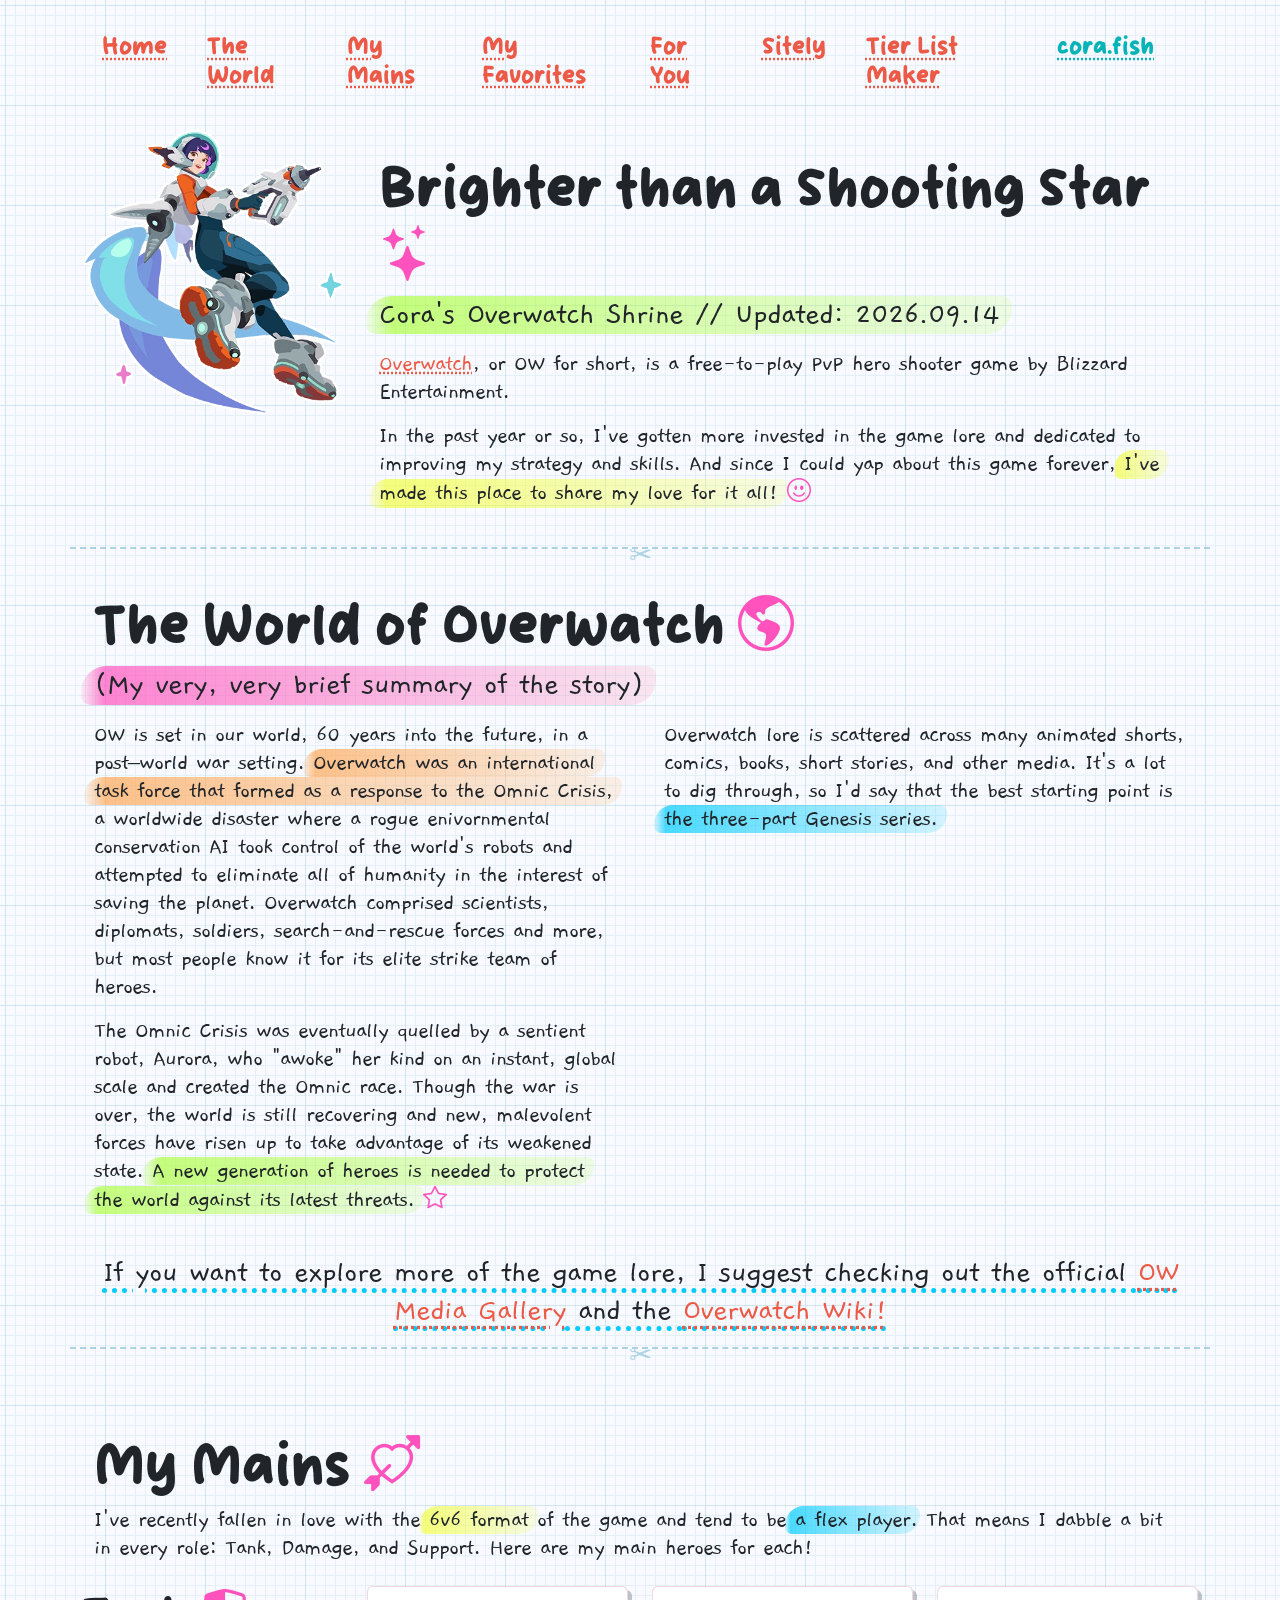
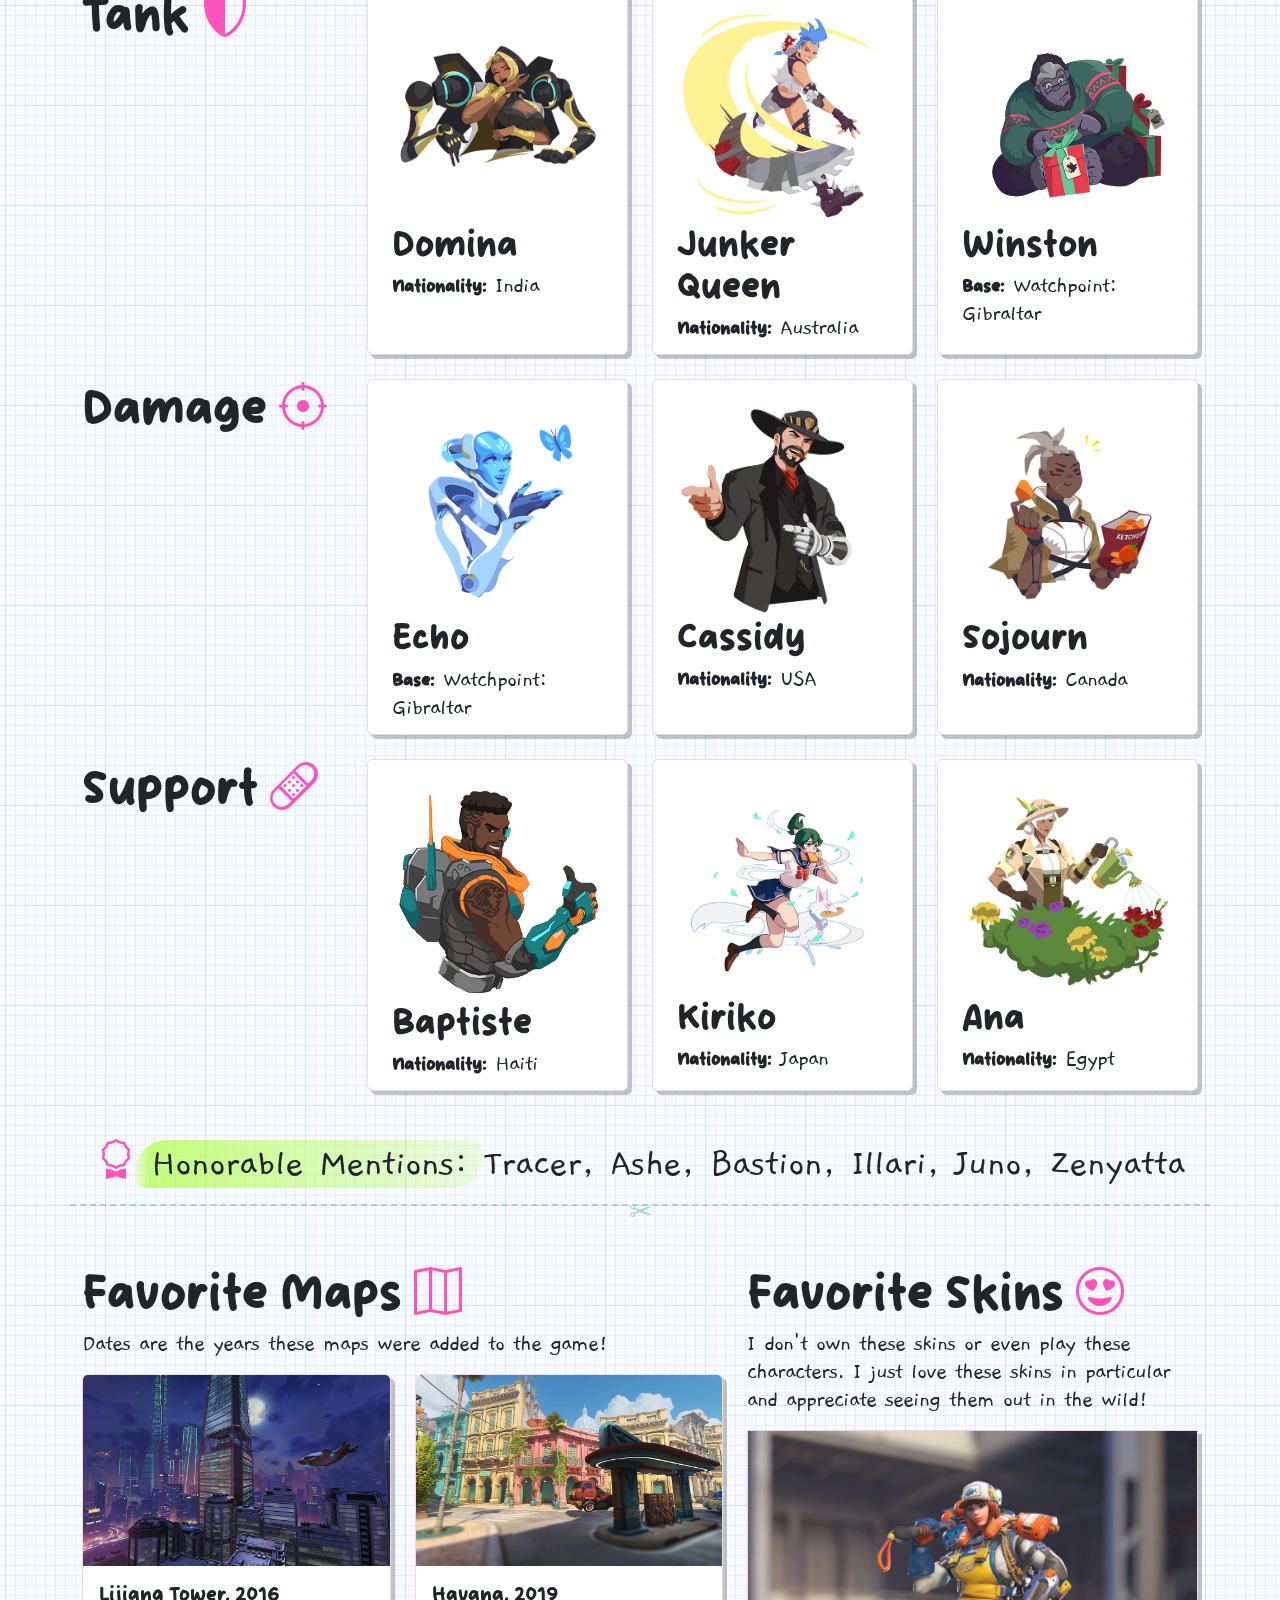
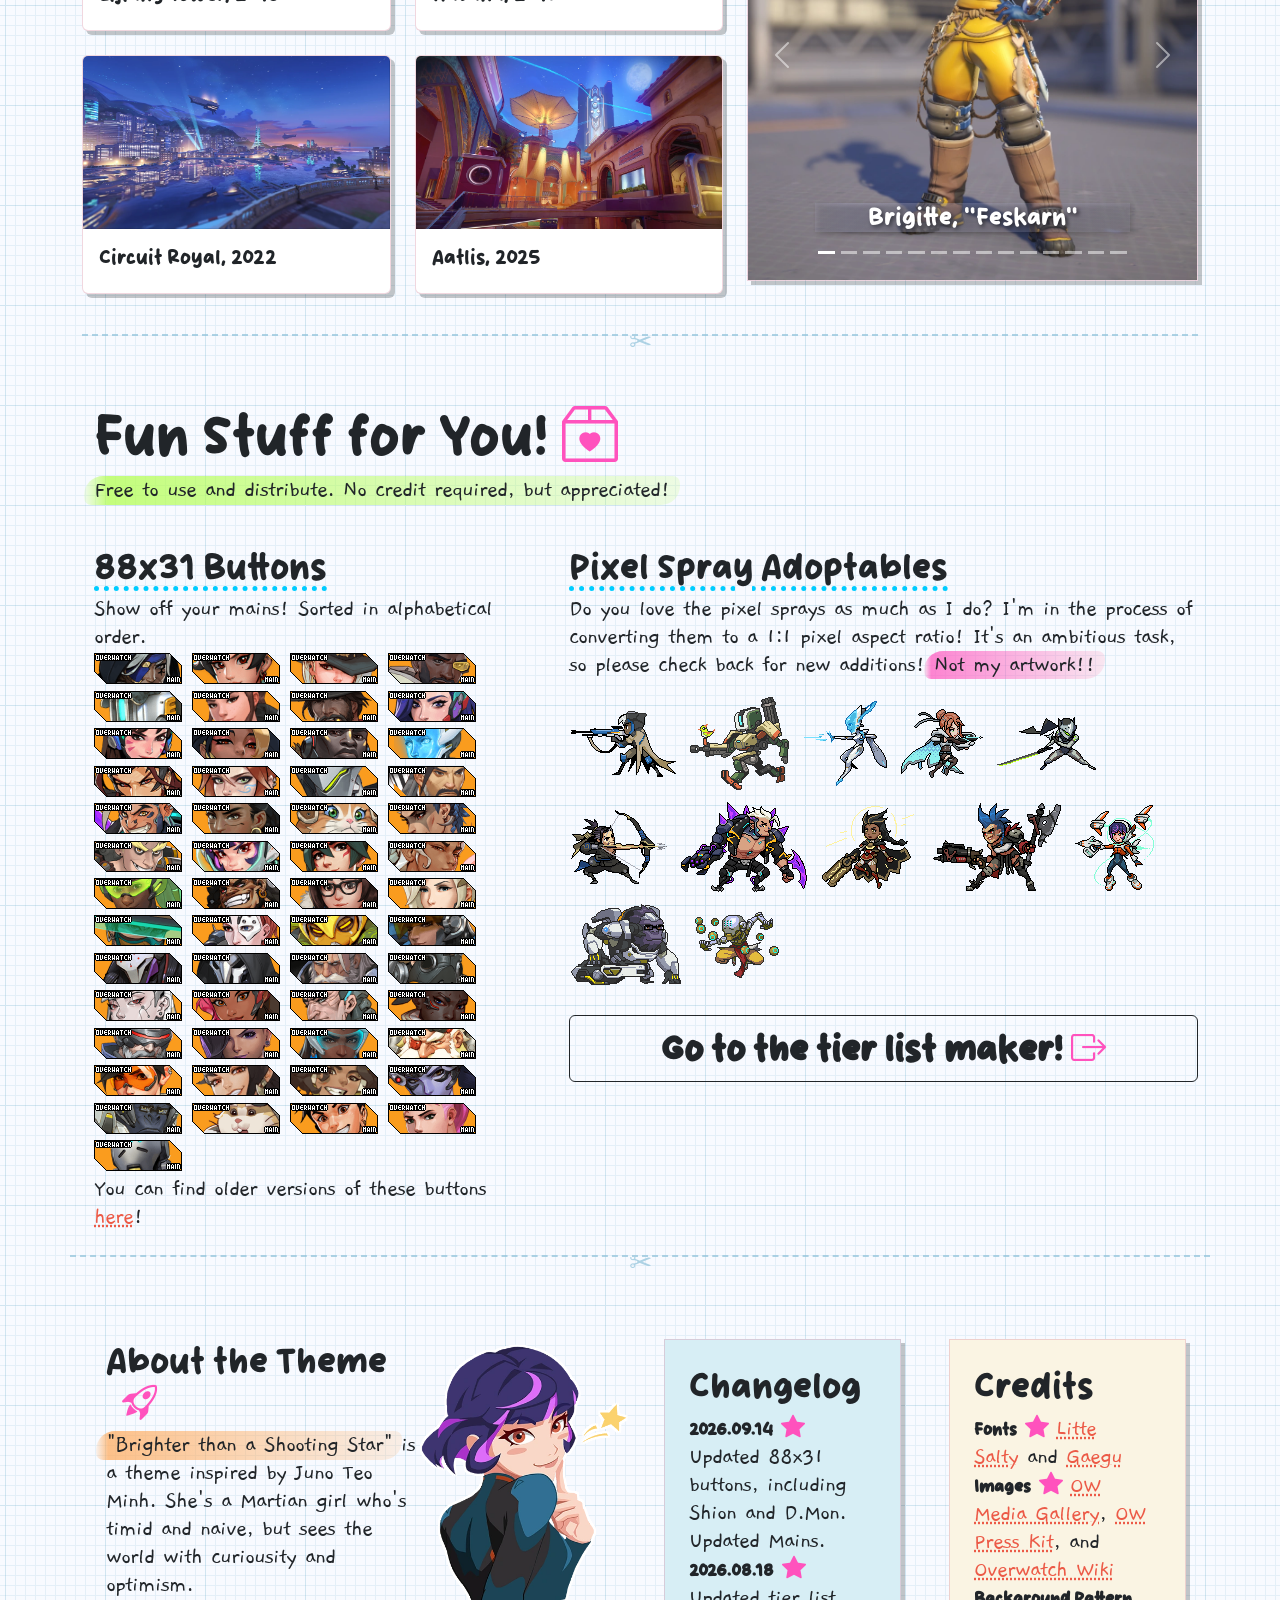
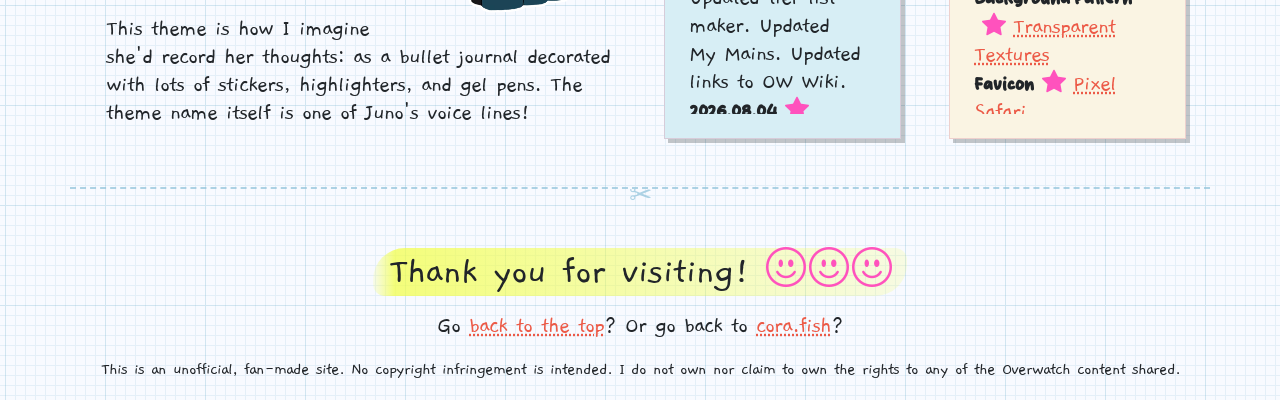
==== commit e6a3891f: "updated buttons and mains" ====
--- a/index.html
+++ b/index.html
@@ -26,7 +26,7 @@
                 </div>
                 <div class="col-lg-9 p-4">
                     <h1>Brighter than a Shooting Star <i class="bi bi-stars"></i></h1>
-                    <p class="display-5"><mark class="mark-green">Cora's Overwatch Shrine</mark></p>
+                    <p class="display-5"><mark class="mark-green">Cora's Overwatch Shrine // Updated: 2026.09.14</mark></p>
                     <p><a href="https://overwatch.blizzard.com/en-us/">Overwatch</a>, or OW for short, is a free-to-play PvP hero shooter game by Blizzard Entertainment.</p>  
                     <p>In the past year or so, I've gotten more invested in the game lore and dedicated to improving my strategy and skills. And since I could yap about this game forever, <mark class="mark-yellow">I've made this place to share my love for it all!</mark> <i class="bi bi-emoji-smile"></i></p>  
                 </div>
@@ -104,9 +104,9 @@
                 </div>
                 <div class="col-lg-3 mb-4">
                     <div class="pt-4 pb-2 ps-4 pe-4 h-100 card papershadow">
-                        <img src="images/Spray_Bastion_Bast-Yum.png" class="sticker w-100" loading="lazy">
-                        <h3>Bastion</h3>
-                        <p class="mb-1"><b>Base:</b> Sweden</p>
+                        <img src="images\Spray_Sojourn_Ketchup_Chips.png" class="sticker w-100" loading="lazy">
+                        <h3>Sojourn</h3>
+                        <p class="mb-1"><b>Nationality:</b> Canada</p>
                     </div>
                 </div>
             </div>
@@ -135,7 +135,7 @@
                 </div>
             </div>
             <div class="row">
-                <p class="display-4 text-center pt-4"><i class="bi bi-award pe-3"></i><mark class="mark-green">Honorable Mentions:</mark> Orisa, Tracer, Ashe, Sojourn, Illari, Juno, Mizuki, Zenyatta</p>
+                <p class="display-4 text-center pt-4"><i class="bi bi-award pe-3"></i><mark class="mark-green">Honorable Mentions:</mark> Tracer, Ashe, Bastion, Illari, Juno, Zenyatta</p>
                 <hr class="opacity-75">
             </div>
             <!--END MAINS-->
@@ -309,57 +309,60 @@
                 <div class="col-lg-5 mb-4 ps-4">
                     <h3><u>88x31 Buttons</u></h3>
                     <p class="mb-0">Show off your mains! Sorted in alphabetical order.</p>
-                    <img src="images\88x31_OW_Main_Ana.gif" alt="Ana 88x31 button" class="mb-1" loading="lazy">
-                    <img src="images\88x31_OW_Main_Anran.gif" alt="Anran 88x31 button" class="mb-1" loading="lazy">
-                    <img src="images\88x31_OW_Main_Ashe.gif" alt="Ashe 88x31 button" class="mb-1" loading="lazy">
-                    <img src="images\88x31_OW_Main_Baptiste.gif" alt="Baptiste 88x31 button" class="mb-1" loading="lazy">
-                    <img src="images\88x31_OW_Main_Bastion.gif" alt="Bastion 88x31 button" class="mb-1" loading="lazy">
-                    <img src="images\88x31_OW_Main_Brigitte.gif" alt="Brigitte 88x31 button" class="mb-1" loading="lazy">
-                    <img src="images\88x31_OW_Main_Cassidy.gif" alt="Cassidy 88x31 button" class="mb-1" loading="lazy">
-                    <img src="images\88x31_OW_Main_Domina.gif" alt="Domina 88x31 button" class="mb-1" loading="lazy">
-                    <img src="images\88x31_OW_Main_Doomfist.gif" alt="Doomfist 88x31 button" class="mb-1" loading="lazy">
-                    <img src="images\88x31_OW_Main_Dva.gif" alt="Dva 88x31 button" class="mb-1" loading="lazy">
-                    <img src="images\88x31_OW_Main_Echo.gif" alt="Echo 88x31 button" class="mb-1" loading="lazy">
-                    <img src="images\88x31_OW_Main_Emre.gif" alt="Emre 88x31 button" class="mb-1" loading="lazy">
-                    <img src="images\88x31_OW_Main_Freja.gif" alt="Freja 88x31 button" class="mb-1" loading="lazy">
-                    <img src="images\88x31_OW_Main_Genji.gif" alt="Genji 88x31 button" class="mb-1" loading="lazy">
-                    <img src="images\88x31_OW_Main_Hanzo.gif" alt="Hanzo 88x31 button" class="mb-1" loading="lazy">
-                    <img src="images\88x31_OW_Main_Hazard.gif" alt="Hazard 88x31 button" class="mb-1" loading="lazy">
-                    <img src="images\88x31_OW_Main_Illari.gif" alt="Illari 88x31 button" class="mb-1" loading="lazy">
-                    <img src="images\88x31_OW_Main_JetpackCat.gif" alt="Jetpack Cat 88x31 button" class="mb-1" loading="lazy">
-                    <img src="images\88x31_OW_Main_JunkerQueen.gif" alt="Junker Queen 88x31 button" class="mb-1" loading="lazy">
-                    <img src="images\88x31_OW_Main_Junkrat.gif" alt="Junkrat 88x31 button" class="mb-1" loading="lazy">
-                    <img src="images\88x31_OW_Main_Juno.gif" alt="Juno 88x31 button" class="mb-1" loading="lazy">
-                    <img src="images\88x31_OW_Main_Kiriko.gif" alt="Kiriko 88x31 button" class="mb-1" loading="lazy">
-                    <img src="images\88x31_OW_Main_Lifeweaver.gif" alt="Lifeweaver 88x31 button" class="mb-1" loading="lazy">
-                    <img src="images\88x31_OW_Main_Lucio.gif" alt="Lucio 88x31 button" class="mb-1" loading="lazy">
-                    <img src="images\88x31_OW_Main_Mauga.gif" alt="Mauga 88x31 button" class="mb-1" loading="lazy">
-                    <img src="images\88x31_OW_Main_Mei.gif" alt="Mei 88x31 button" class="mb-1" loading="lazy">
-                    <img src="images\88x31_OW_Main_Mercy.gif" alt="Mercy 88x31 button" class="mb-1" loading="lazy">
-                    <img src="images\88x31_OW_Main_Mizuki.gif" alt="Mizuki 88x31 button" class="mb-1" loading="lazy">
-                    <img src="images\88x31_OW_Main_Moira.gif" alt="Moira 88x31 button" class="mb-1" loading="lazy">
-                    <img src="images\88x31_OW_Main_Orisa.gif" alt="Orisa 88x31 button" class="mb-1" loading="lazy">
-                    <img src="images\88x31_OW_Main_Pharah.gif" alt="Pharah 88x31 button" class="mb-1" loading="lazy">
-                    <img src="images\88x31_OW_Main_Ramattra.gif" alt="Ramattra 88x31 button" class="mb-1" loading="lazy">
-                    <img src="images\88x31_OW_Main_Reaper.gif" alt="Reaper 88x31 button" class="mb-1" loading="lazy">
-                    <img src="images\88x31_OW_Main_Reinhardt.gif" alt="Reinhardt 88x31 button" class="mb-1" loading="lazy">
-                    <img src="images\88x31_OW_Main_Roadhog.gif" alt="Roadhog 88x31 button" class="mb-1" loading="lazy">
-                    <img src="images\88x31_OW_Main_Sierra.gif" alt="Sierra 88x31 button" class="mb-1" loading="lazy">
-                    <img src="images\88x31_OW_Main_Sigma.gif" alt="Sigma 88x31 button" class="mb-1" loading="lazy">
-                    <img src="images\88x31_OW_Main_Sojourn.gif" alt="Sojourn 88x31 button" class="mb-1" loading="lazy">
-                    <img src="images\88x31_OW_Main_Soldier76.gif" alt="Soldier 76 88x31 button" class="mb-1" loading="lazy">
-                    <img src="images\88x31_OW_Main_Sombra.gif" alt="Sombra 88x31 button" class="mb-1" loading="lazy">
-                    <img src="images\88x31_OW_Main_Symmetra.gif" alt="Symmetra 88x31 button" class="mb-1" loading="lazy">
-                    <img src="images\88x31_OW_Main_Torbjorn.gif" alt="Torbjorn 88x31 button" class="mb-1" loading="lazy">
-                    <img src="images\88x31_OW_Main_Tracer.gif" alt="Tracer 88x31 button" class="mb-1" loading="lazy">
-                    <img src="images\88x31_OW_Main_Vendetta.gif" alt="Vendetta 88x31 button" class="mb-1" loading="lazy">
-                    <img src="images\88x31_OW_Main_Venture.gif" alt="Venture 88x31 button" class="mb-1" loading="lazy">
-                    <img src="images\88x31_OW_Main_Widowmaker.gif" alt="Widowmaker 88x31 button" class="mb-1" loading="lazy">
-                    <img src="images\88x31_OW_Main_Winston.gif" alt="Winston 88x31 button" class="mb-1" loading="lazy">
-                    <img src="images\88x31_OW_Main_WreckingBall.gif" alt="Wrecking Ball 88x31 button" class="mb-1" loading="lazy">
-                    <img src="images\88x31_OW_Main_Wuyang.gif" alt="Wuyang 88x31 button" class="mb-1" loading="lazy">
-                    <img src="images\88x31_OW_Main_Zarya.gif" alt="Zarya 88x31 button" class="mb-1" loading="lazy">
-                    <img src="images\88x31_OW_Main_Zenyatta.gif" alt="Zenyatta 88x31 button" class="mb-1" loading="lazy">
+                    <img src="images\88x31_OW_ButtonV2_Ana.gif" alt="Ana 88x31 button" class="mb-1" loading="lazy">
+                    <img src="images\88x31_OW_ButtonV2_Anran.gif" alt="Anran 88x31 button" class="mb-1" loading="lazy">
+                    <img src="images\88x31_OW_ButtonV2_Ashe.gif" alt="Ashe 88x31 button" class="mb-1" loading="lazy">
+                    <img src="images\88x31_OW_ButtonV2_Baptiste.gif" alt="Baptiste 88x31 button" class="mb-1" loading="lazy">
+                    <img src="images\88x31_OW_ButtonV2_Bastion.gif" alt="Bastion 88x31 button" class="mb-1" loading="lazy">
+                    <img src="images\88x31_OW_ButtonV2_Brigitte.gif" alt="Brigitte 88x31 button" class="mb-1" loading="lazy">
+                    <img src="images\88x31_OW_ButtonV2_Cassidy.gif" alt="Cassidy 88x31 button" class="mb-1" loading="lazy">
+                    <img src="images\88x31_OW_ButtonV2_D.Mon.gif" alt="D.Mon 88x31 button" class="mb-1" loading="lazy">
+                    <img src="images\88x31_OW_ButtonV2_D.Va.gif" alt="D.Va 88x31 button" class="mb-1" loading="lazy">
+                    <img src="images\88x31_OW_ButtonV2_Domina.gif" alt="Domina 88x31 button" class="mb-1" loading="lazy">
+                    <img src="images\88x31_OW_ButtonV2_Doomfist.gif" alt="Doomfist 88x31 button" class="mb-1" loading="lazy">
+                    <img src="images\88x31_OW_ButtonV2_Echo.gif" alt="Echo 88x31 button" class="mb-1" loading="lazy">
+                    <img src="images\88x31_OW_ButtonV2_Emre.gif" alt="Emre 88x31 button" class="mb-1" loading="lazy">
+                    <img src="images\88x31_OW_ButtonV2_Freja.gif" alt="Freja 88x31 button" class="mb-1" loading="lazy">
+                    <img src="images\88x31_OW_ButtonV2_Genji.gif" alt="Genji 88x31 button" class="mb-1" loading="lazy">
+                    <img src="images\88x31_OW_ButtonV2_Hanzo.gif" alt="Hanzo 88x31 button" class="mb-1" loading="lazy"> 
+                    <img src="images\88x31_OW_ButtonV2_Hazard.gif" alt="Hazard 88x31 button" class="mb-1" loading="lazy">
+                    <img src="images\88x31_OW_ButtonV2_Illari.gif" alt="Illari 88x31 button" class="mb-1" loading="lazy">
+                    <img src="images\88x31_OW_ButtonV2_JetpackCat.gif" alt="Jetpack Cat 88x31 button" class="mb-1" loading="lazy">
+                    <img src="images\88x31_OW_ButtonV2_JunkerQueen.gif" alt="Junker Queen 88x31 button" class="mb-1" loading="lazy">
+                    <img src="images\88x31_OW_ButtonV2_Junkrat.gif" alt="Junkrat 88x31 button" class="mb-1" loading="lazy">
+                    <img src="images\88x31_OW_ButtonV2_Juno.gif" alt="Juno 88x31 button" class="mb-1" loading="lazy">
+                    <img src="images\88x31_OW_ButtonV2_Kiriko.gif" alt="Kiriko 88x31 button" class="mb-1" loading="lazy">
+                    <img src="images\88x31_OW_ButtonV2_Lifeweaver.gif" alt="Lifeweaver 88x31 button" class="mb-1" loading="lazy">
+                    <img src="images\88x31_OW_ButtonV2_Lucio.gif" alt="Lucio 88x31 button" class="mb-1" loading="lazy">
+                    <img src="images\88x31_OW_ButtonV2_Mauga.gif" alt="Mauga 88x31 button" class="mb-1" loading="lazy">
+                    <img src="images\88x31_OW_ButtonV2_Mei.gif" alt="Mei 88x31 button" class="mb-1" loading="lazy">
+                    <img src="images\88x31_OW_ButtonV2_Mercy.gif" alt="Mercy 88x31 button" class="mb-1" loading="lazy">
+                    <img src="images\88x31_OW_ButtonV2_Mizuki.gif" alt="Mizuki 88x31 button" class="mb-1" loading="lazy">
+                    <img src="images\88x31_OW_ButtonV2_Moira.gif" alt="Moira 88x31 button" class="mb-1" loading="lazy">
+                    <img src="images\88x31_OW_ButtonV2_Orisa.gif" alt="Orisa 88x31 button" class="mb-1" loading="lazy">
+                    <img src="images\88x31_OW_ButtonV2_Pharah.gif" alt="Pharah 88x31 button" class="mb-1" loading="lazy">
+                    <img src="images\88x31_OW_ButtonV2_Ramattra.gif" alt="Ramattra 88x31 button" class="mb-1" loading="lazy">
+                    <img src="images\88x31_OW_ButtonV2_Reaper.gif" alt="Reaper 88x31 button" class="mb-1" loading="lazy">
+                    <img src="images\88x31_OW_ButtonV2_Reinhardt.gif" alt="Reinhardt 88x31 button" class="mb-1" loading="lazy">
+                    <img src="images\88x31_OW_ButtonV2_Roadhog.gif" alt="Roadhog 88x31 button" class="mb-1" loading="lazy">
+                    <img src="images\88x31_OW_ButtonV2_Shion.gif" alt="Shion 88x31 button" class="mb-1" loading="lazy">
+                    <img src="images\88x31_OW_ButtonV2_Sierra.gif" alt="Sierra 88x31 button" class="mb-1" loading="lazy">
+                    <img src="images\88x31_OW_ButtonV2_Sigma.gif" alt="Sigma 88x31 button" class="mb-1" loading="lazy">
+                    <img src="images\88x31_OW_ButtonV2_Sojourn.gif" alt="Sojourn 88x31 button" class="mb-1" loading="lazy">
+                    <img src="images\88x31_OW_ButtonV2_Soldier76.gif" alt="Soldier 76 88x31 button" class="mb-1" loading="lazy">
+                    <img src="images\88x31_OW_ButtonV2_Sombra.gif" alt="Sombra 88x31 button" class="mb-1" loading="lazy">
+                    <img src="images\88x31_OW_ButtonV2_Symmetra.gif" alt="Symmetra 88x31 button" class="mb-1" loading="lazy">
+                    <img src="images\88x31_OW_ButtonV2_Torbjorn.gif" alt="Torbjorn 88x31 button" class="mb-1" loading="lazy">
+                    <img src="images\88x31_OW_ButtonV2_Tracer.gif" alt="Tracer 88x31 button" class="mb-1" loading="lazy">
+                    <img src="images\88x31_OW_ButtonV2_Vendetta.gif" alt="Vendetta 88x31 button" class="mb-1" loading="lazy">
+                    <img src="images\88x31_OW_ButtonV2_Venture.gif" alt="Venture 88x31 button" class="mb-1" loading="lazy">
+                    <img src="images\88x31_OW_ButtonV2_Widowmaker.gif" alt="Widowmaker 88x31 button" class="mb-1" loading="lazy">
+                    <img src="images\88x31_OW_ButtonV2_Winston.gif" alt="Winston 88x31 button" class="mb-1" loading="lazy">
+                    <img src="images\88x31_OW_ButtonV2_WreckingBall.gif" alt="Wrecking Ball 88x31 button" class="mb-1" loading="lazy">
+                    <img src="images\88x31_OW_ButtonV2_Wuyang.gif" alt="Wuyang 88x31 button" class="mb-1" loading="lazy">
+                    <img src="images\88x31_OW_ButtonV2_Zarya.gif" alt="Zarya 88x31 button" class="mb-1" loading="lazy">
+                    <img src="images\88x31_OW_ButtonV2_Zenyatta.gif" alt="Zenyatta 88x31 button" class="mb-1" loading="lazy">
+                    <p class="mb-0">You can find older versions of these buttons <a href="buttonsV1.html">here</a>!</p>
                 </div>
                 <div class="col-lg-7 mb-4 ps-4">
                     <h3><u>Pixel Spray Adoptables</u></h3>
@@ -395,6 +398,7 @@
                     <div class="bg-blue papershadow p-4">
                         <h3>Changelog</h3>
                         <div class="pe-3" style="height: 300px; overflow: scroll;">
+                            <p class="mb-0"><b>2026.09.14</b><i class="bi bi-star-fill ms-2 me-2"></i>Updated 88x31 buttons, including Shion and D.Mon. Updated Mains.</p>
                             <p class="mb-0"><b>2026.08.18</b><i class="bi bi-star-fill ms-2 me-2"></i>Updated tier list maker. Updated My Mains. Updated links to OW Wiki.</p>
                             <p class="mb-0"><b>2026.08.04</b><i class="bi bi-star-fill ms-2 me-2"></i>Added Shion to tier list maker</p>
                             <p class="mb-0"><b>2026.05.24</b><i class="bi bi-star-fill ms-2 me-2"></i>Added pixel sprays: Freja, Hazard, Illari, Junker Queen, Juno, Zenyatta</p>
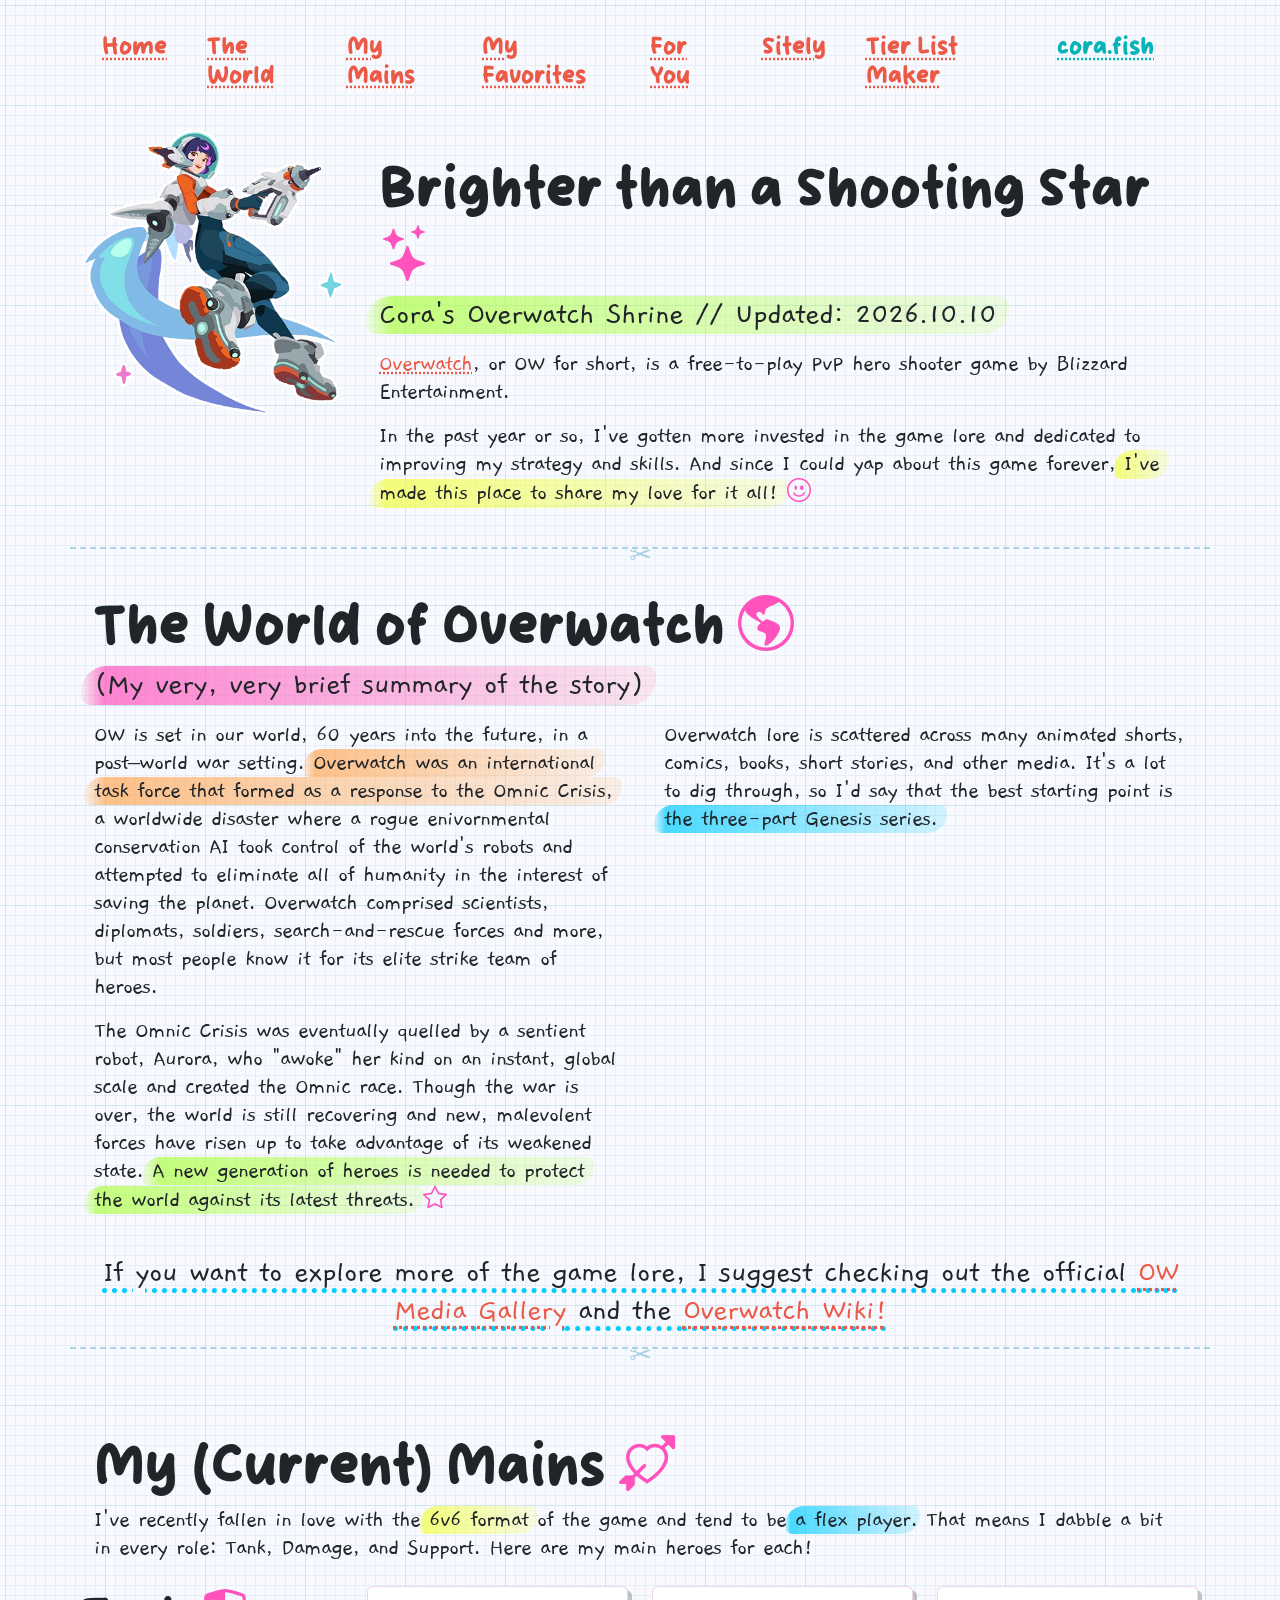
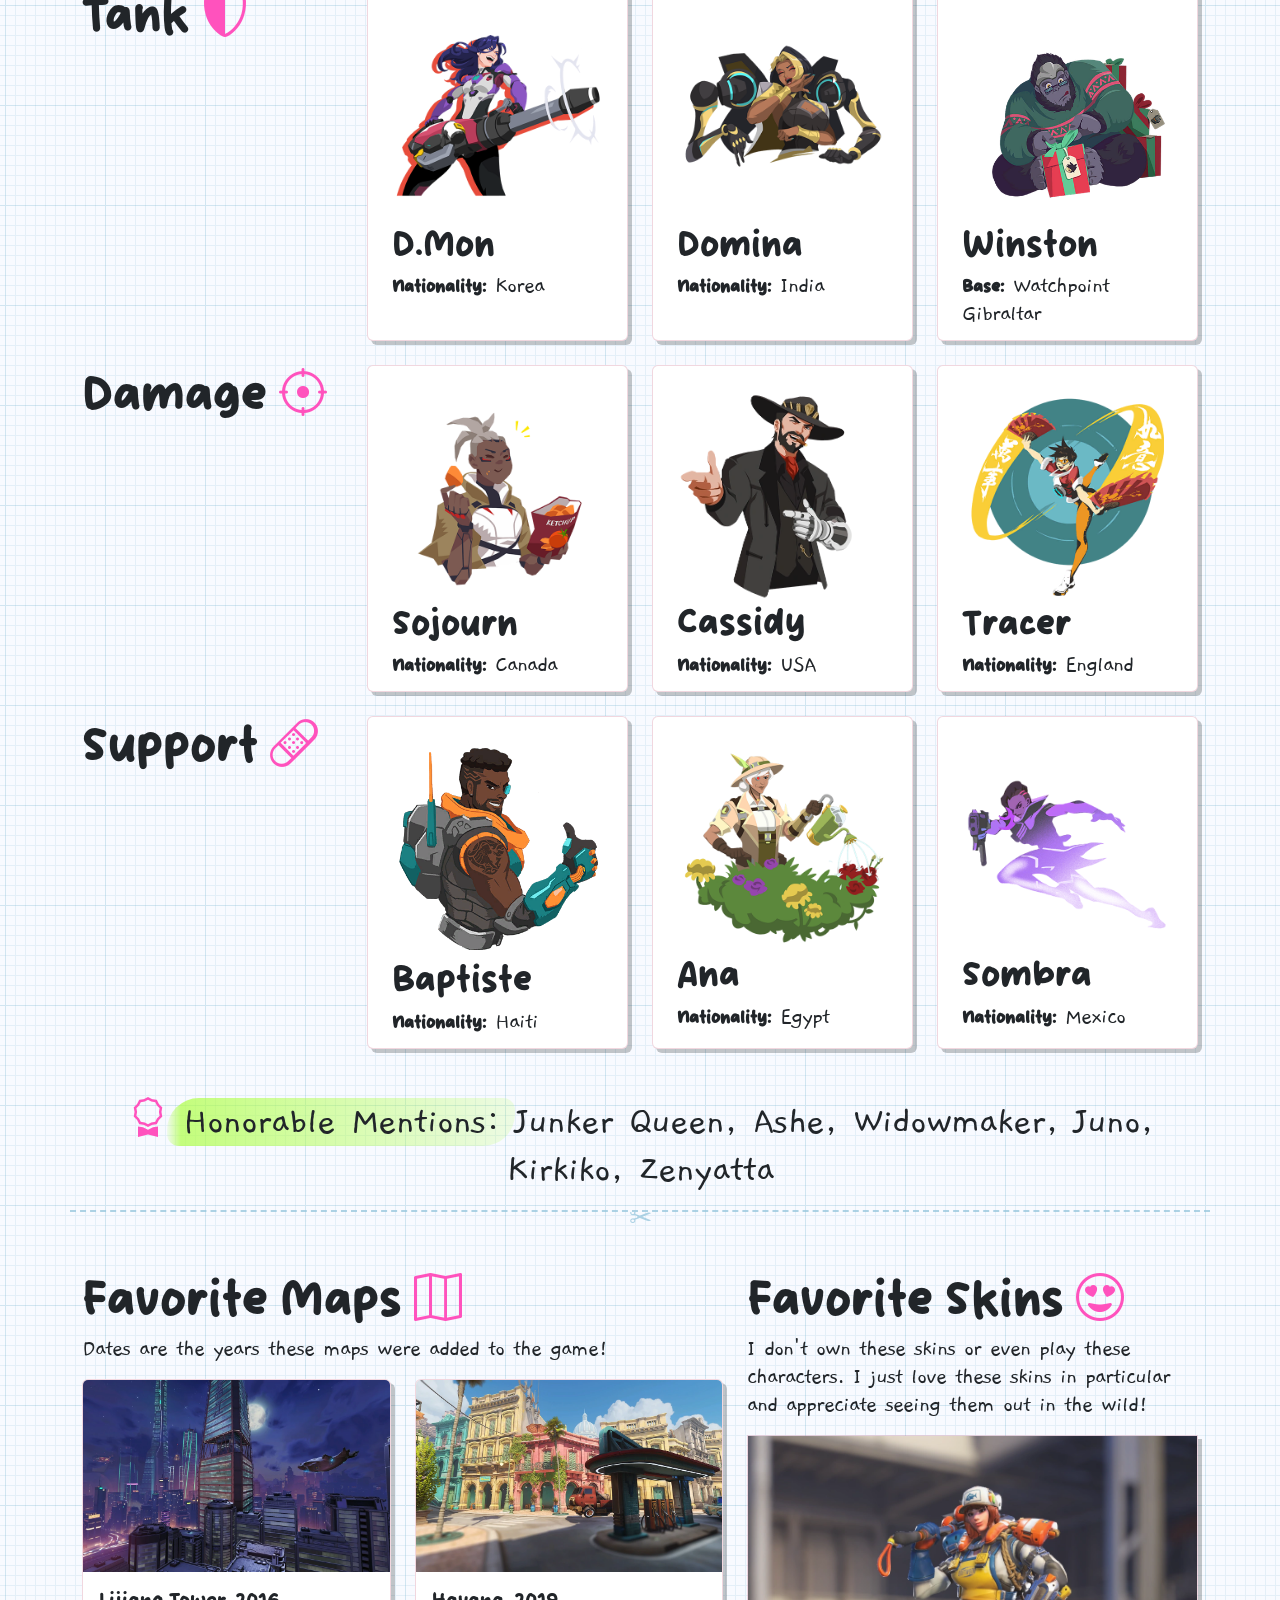
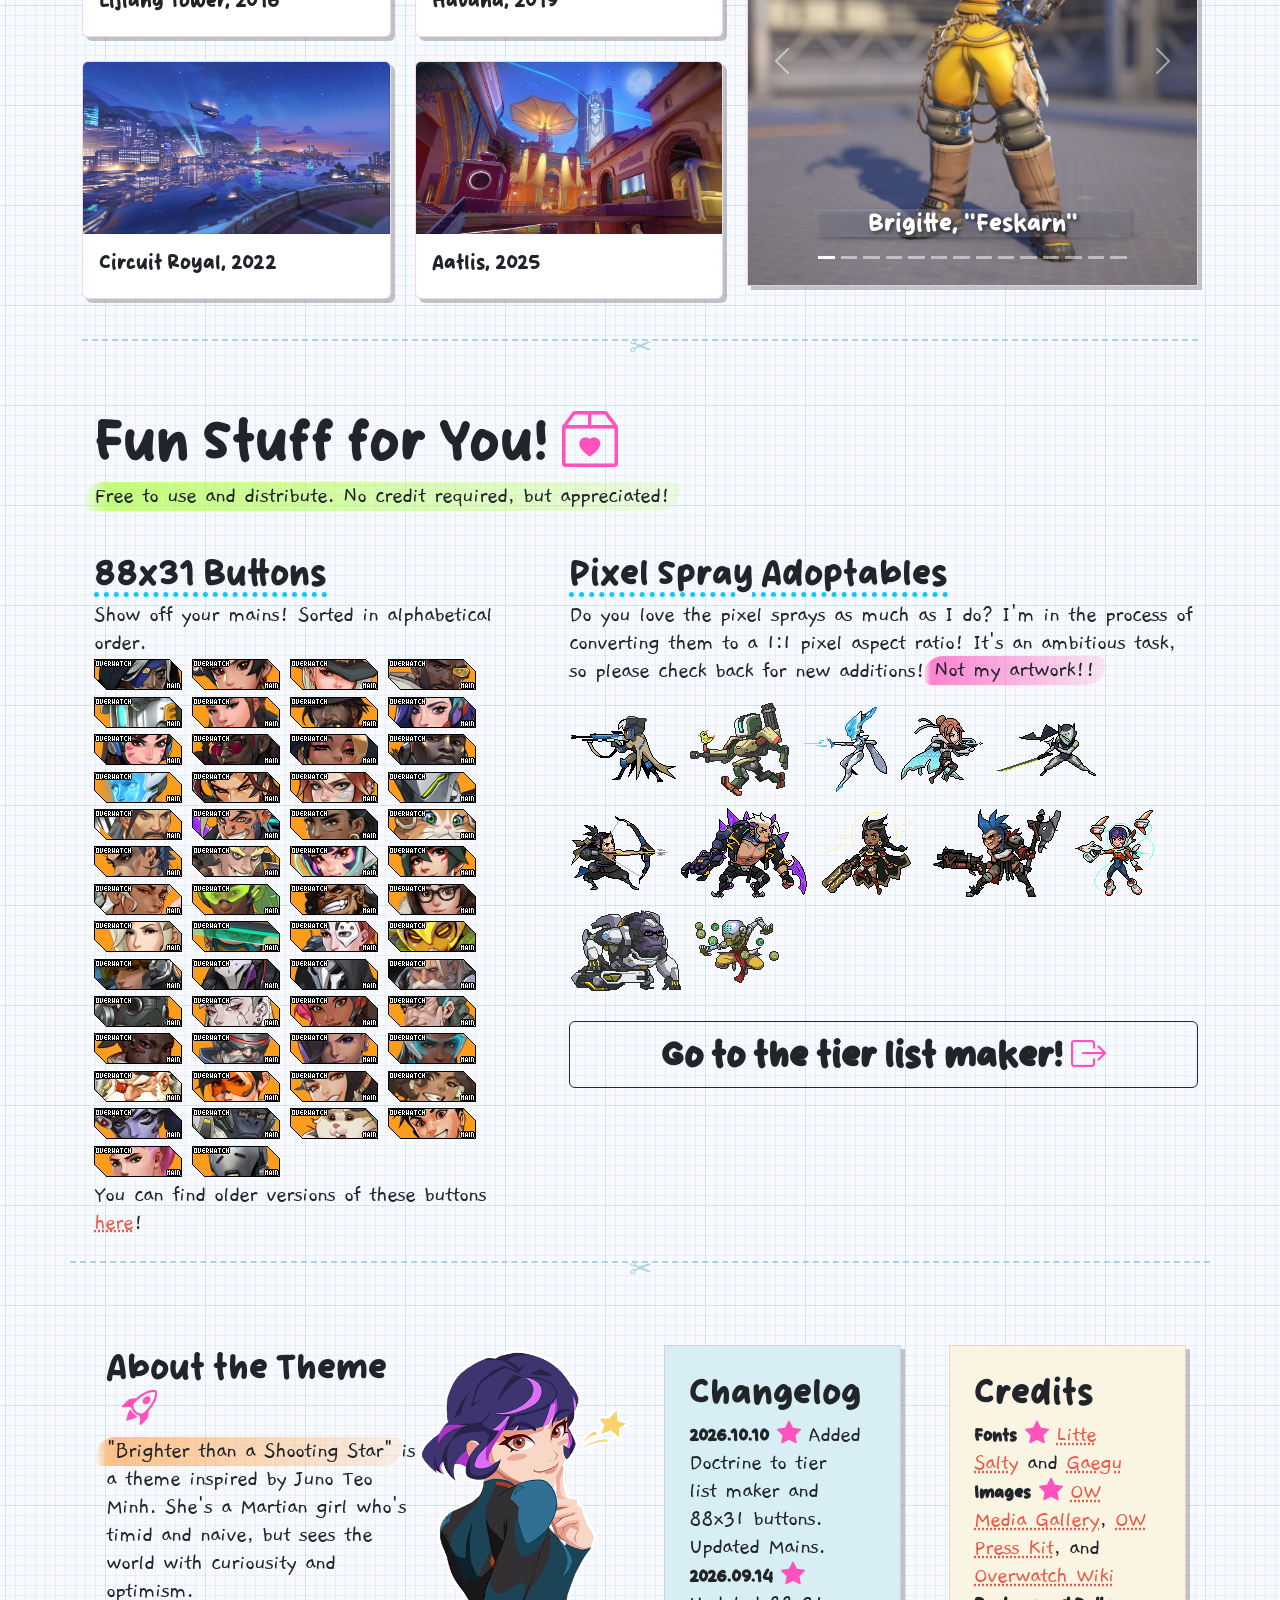
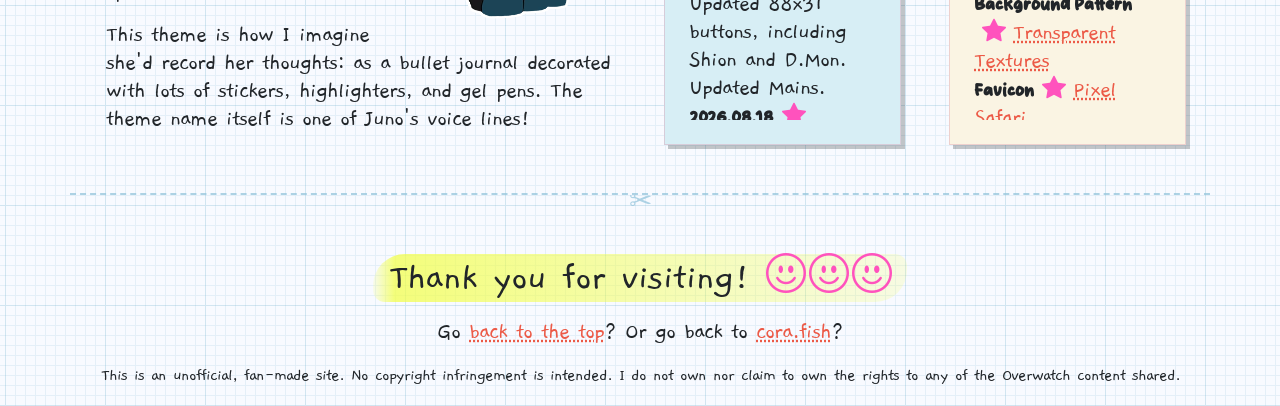
==== commit 87c5f4a0: "added doctrine and updated mains" ====
--- a/index.html
+++ b/index.html
@@ -26,7 +26,7 @@
                 </div>
                 <div class="col-lg-9 p-4">
                     <h1>Brighter than a Shooting Star <i class="bi bi-stars"></i></h1>
-                    <p class="display-5"><mark class="mark-green">Cora's Overwatch Shrine // Updated: 2026.09.14</mark></p>
+                    <p class="display-5"><mark class="mark-green">Cora's Overwatch Shrine // Updated: 2026.10.10</mark></p>
                     <p><a href="https://overwatch.blizzard.com/en-us/">Overwatch</a>, or OW for short, is a free-to-play PvP hero shooter game by Blizzard Entertainment.</p>  
                     <p>In the past year or so, I've gotten more invested in the game lore and dedicated to improving my strategy and skills. And since I could yap about this game forever, <mark class="mark-yellow">I've made this place to share my love for it all!</mark> <i class="bi bi-emoji-smile"></i></p>  
                 </div>
@@ -58,12 +58,19 @@
             <!--START MAINS-->
             <div class="row" id="mains">
                 <div class="col mt-0 p-4">
-                    <h1>My Mains <i class="bi bi-arrow-through-heart"></i></h1>
+                    <h1>My (Current) Mains <i class="bi bi-arrow-through-heart"></i></h1>
                     <p class="mb-0">I've recently fallen in love with the <mark class="mark-yellow">6v6 format</mark> of the game and tend to be <mark class="mark-blue">a flex player</mark>. That means I dabble a bit in every role: Tank, Damage, and Support. Here are my main heroes for each!</p>
                 </div>
             </div>
             <div class="row">
                 <div class="col-lg-3 mb-4"><h2>Tank <i class="bi bi-shield-shaded"></i></h2></div>
+                <div class="col-lg-3 mb-4">
+                    <div class="pt-4 pb-2 ps-4 pe-4 h-100 card papershadow">
+                        <img src="images/Spray_D.Mon_Shoot.png" class="sticker w-100" loading="lazy">
+                        <h3>D.Mon</h3>
+                        <p class="mb-1"><b>Nationality:</b> Korea</p>
+                    </div>
+                </div>
                 <div class="col-lg-3 mb-4">
                     <div class="pt-4 pb-2 ps-4 pe-4 h-100 card papershadow">
                         <img src="images/Spray_Domina_Mocking_Domina.webp" class="sticker w-100" loading="lazy">
@@ -73,16 +80,9 @@
                 </div>
                 <div class="col-lg-3 mb-4">
                     <div class="pt-4 pb-2 ps-4 pe-4 h-100 card papershadow">
-                        <img src="images/Spray_Junker_Queen_Jagged_Blade.png" class="sticker w-100" loading="lazy">
-                        <h3>Junker Queen</h3>
-                        <p class="mb-1"><b>Nationality:</b> Australia</p>
-                    </div>
-                </div>
-                <div class="col-lg-3 mb-4">
-                    <div class="pt-4 pb-2 ps-4 pe-4 h-100 card papershadow">
                         <img src="images/Spray_Winston_Presents.png" class="sticker w-100" loading="lazy">
                         <h3>Winston</h3>
-                        <p class="mb-1"><b>Base:</b> Watchpoint: Gibraltar</p>
+                        <p class="mb-1"><b>Base:</b> Watchpoint Gibraltar</p>
                     </div>
                 </div>
             </div>
@@ -90,9 +90,9 @@
                 <div class="col-lg-3 mb-4"><h2>Damage <i class="bi bi-crosshair"></i></h2></div>
                 <div class="col-lg-3 mb-4">
                     <div class="pt-4 pb-2 ps-4 pe-4 h-100 card papershadow">
-                        <img src="images/Spray_Echo_Butterfly.png" class="sticker w-100" loading="lazy">
-                        <h3>Echo</h3>
-                        <p class="mb-1"><b>Base:</b> Watchpoint: Gibraltar</p>
+                        <img src="images\Spray_Sojourn_Ketchup_Chips.png" class="sticker w-100" loading="lazy">
+                        <h3>Sojourn</h3>
+                        <p class="mb-1"><b>Nationality:</b> Canada</p>
                     </div>
                 </div>
                 <div class="col-lg-3 mb-4">
@@ -104,9 +104,9 @@
                 </div>
                 <div class="col-lg-3 mb-4">
                     <div class="pt-4 pb-2 ps-4 pe-4 h-100 card papershadow">
-                        <img src="images\Spray_Sojourn_Ketchup_Chips.png" class="sticker w-100" loading="lazy">
-                        <h3>Sojourn</h3>
-                        <p class="mb-1"><b>Nationality:</b> Canada</p>
+                        <img src="images/Spray_Tracer_Fan_Dance.png" class="sticker w-100" loading="lazy">
+                        <h3>Tracer</h3>
+                        <p class="mb-1"><b>Nationality:</b> England</p>
                     </div>
                 </div>
             </div>
@@ -121,21 +121,21 @@
                 </div>
                 <div class="col-lg-3 mb-4">
                     <div class="pt-4 pb-2 ps-4 pe-4 h-100 card papershadow">
-                        <img src="images/Spray_Kiriko_Late.png" class="sticker w-100" loading="lazy">
-                        <h3>Kiriko</h3>
-                        <p class="mb-1"><b>Nationality:</b> Japan</p>
-                    </div>
-                </div>
-                <div class="col-lg-3 mb-4">
-                    <div class="pt-4 pb-2 ps-4 pe-4 h-100 card papershadow">
                         <img src="images/Spray_Ana_Botanist.png" class="sticker w-100" loading="lazy">
                         <h3>Ana</h3>
                         <p class="mb-1"><b>Nationality:</b> Egypt</p>
                     </div>
                 </div>
-            </div>
-            <div class="row">
-                <p class="display-4 text-center pt-4"><i class="bi bi-award pe-3"></i><mark class="mark-green">Honorable Mentions:</mark> Tracer, Ashe, Bastion, Illari, Juno, Zenyatta</p>
+                <div class="col-lg-3 mb-4">
+                    <div class="pt-4 pb-2 ps-4 pe-4 h-100 card papershadow">
+                        <img src="images/Spray_Sombra_Illusive.webp" class="sticker w-100" loading="lazy">
+                        <h3>Sombra</h3>
+                        <p class="mb-1"><b>Nationality:</b> Mexico</p>
+                    </div>
+                </div>
+            </div>
+            <div class="row">
+                <p class="display-4 text-center pt-4"><i class="bi bi-award pe-3"></i><mark class="mark-green">Honorable Mentions:</mark> Junker Queen, Ashe, Widowmaker, Juno, Kirkiko, Zenyatta</p>
                 <hr class="opacity-75">
             </div>
             <!--END MAINS-->
@@ -318,6 +318,7 @@
                     <img src="images\88x31_OW_ButtonV2_Cassidy.gif" alt="Cassidy 88x31 button" class="mb-1" loading="lazy">
                     <img src="images\88x31_OW_ButtonV2_D.Mon.gif" alt="D.Mon 88x31 button" class="mb-1" loading="lazy">
                     <img src="images\88x31_OW_ButtonV2_D.Va.gif" alt="D.Va 88x31 button" class="mb-1" loading="lazy">
+                    <img src="images\88x31_OW_ButtonV2_Doctrine.gif" alt="Doctrine 88x31 button" class="mb-1" loading="lazy">
                     <img src="images\88x31_OW_ButtonV2_Domina.gif" alt="Domina 88x31 button" class="mb-1" loading="lazy">
                     <img src="images\88x31_OW_ButtonV2_Doomfist.gif" alt="Doomfist 88x31 button" class="mb-1" loading="lazy">
                     <img src="images\88x31_OW_ButtonV2_Echo.gif" alt="Echo 88x31 button" class="mb-1" loading="lazy">
@@ -398,6 +399,7 @@
                     <div class="bg-blue papershadow p-4">
                         <h3>Changelog</h3>
                         <div class="pe-3" style="height: 300px; overflow: scroll;">
+                            <p class="mb-0"><b>2026.10.10</b><i class="bi bi-star-fill ms-2 me-2"></i>Added Doctrine to tier list maker and 88x31 buttons. Updated Mains.</p>
                             <p class="mb-0"><b>2026.09.14</b><i class="bi bi-star-fill ms-2 me-2"></i>Updated 88x31 buttons, including Shion and D.Mon. Updated Mains.</p>
                             <p class="mb-0"><b>2026.08.18</b><i class="bi bi-star-fill ms-2 me-2"></i>Updated tier list maker. Updated My Mains. Updated links to OW Wiki.</p>
                             <p class="mb-0"><b>2026.08.04</b><i class="bi bi-star-fill ms-2 me-2"></i>Added Shion to tier list maker</p>
